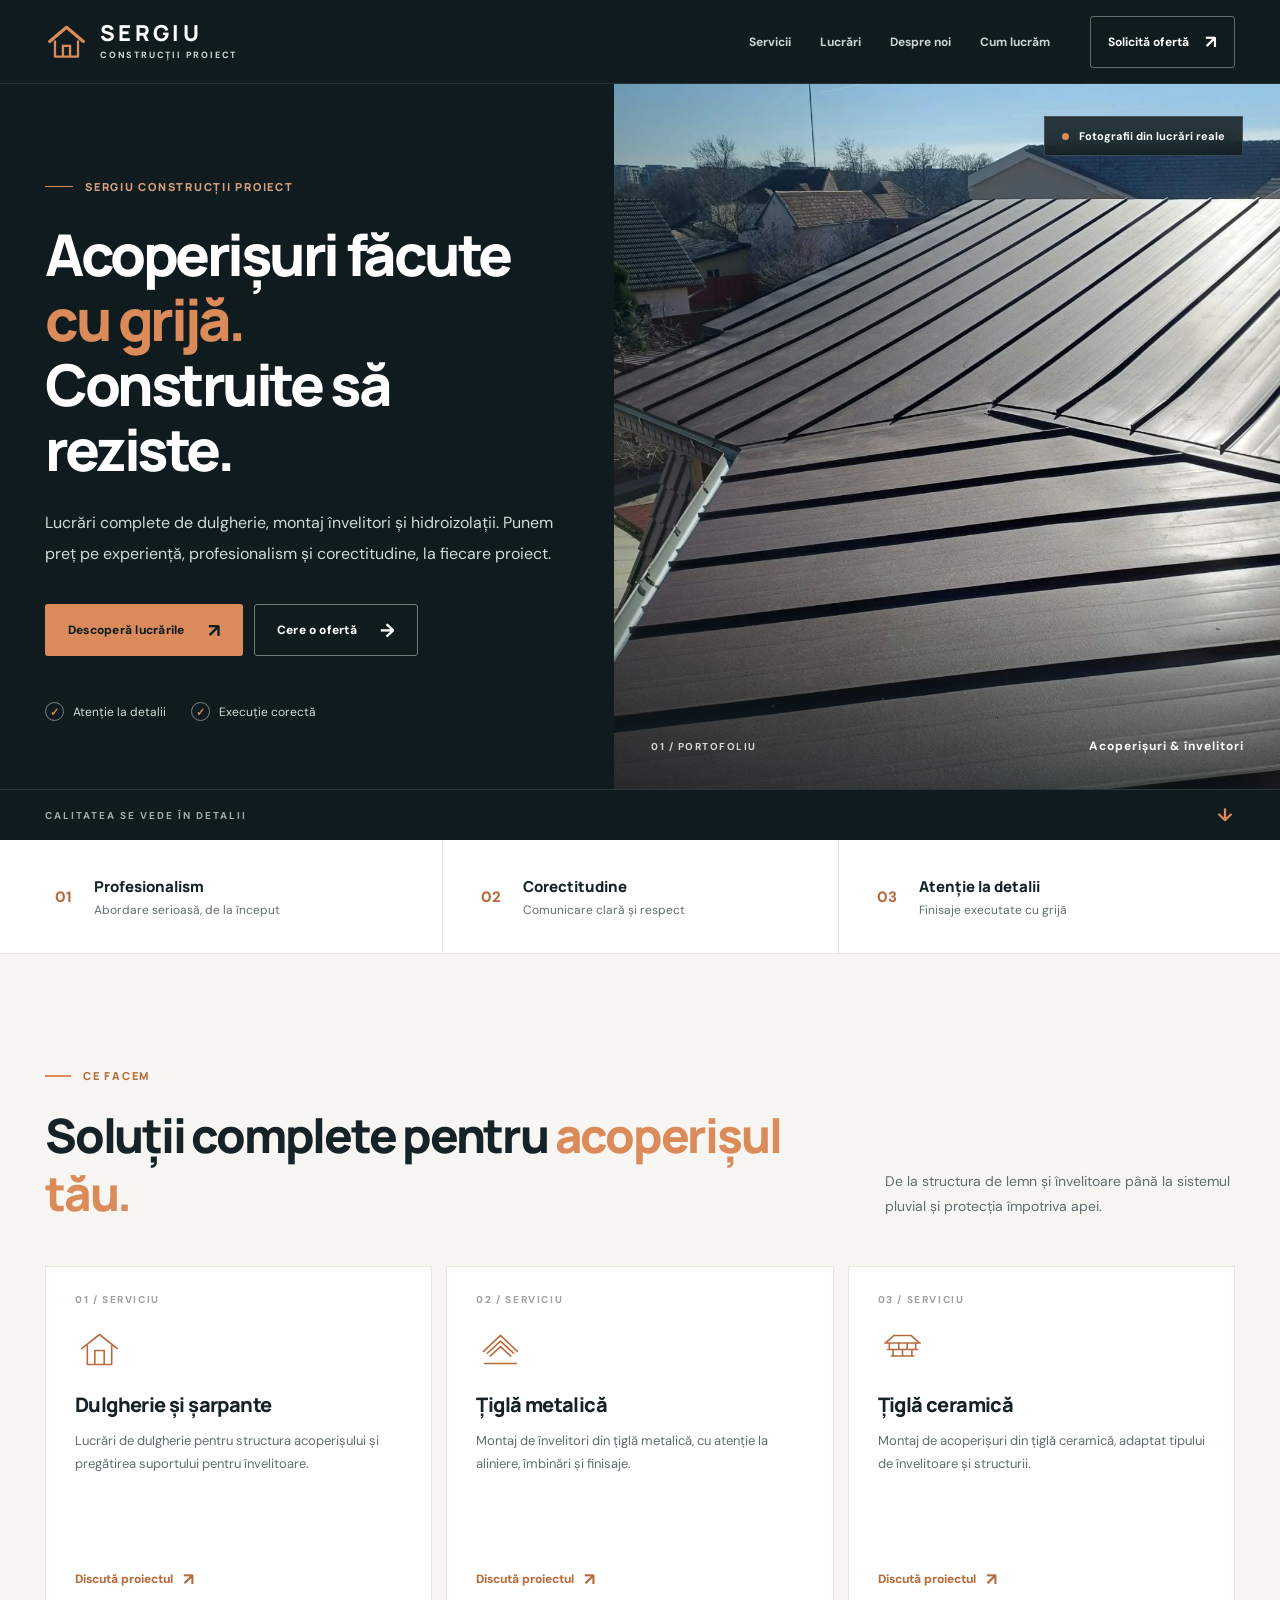
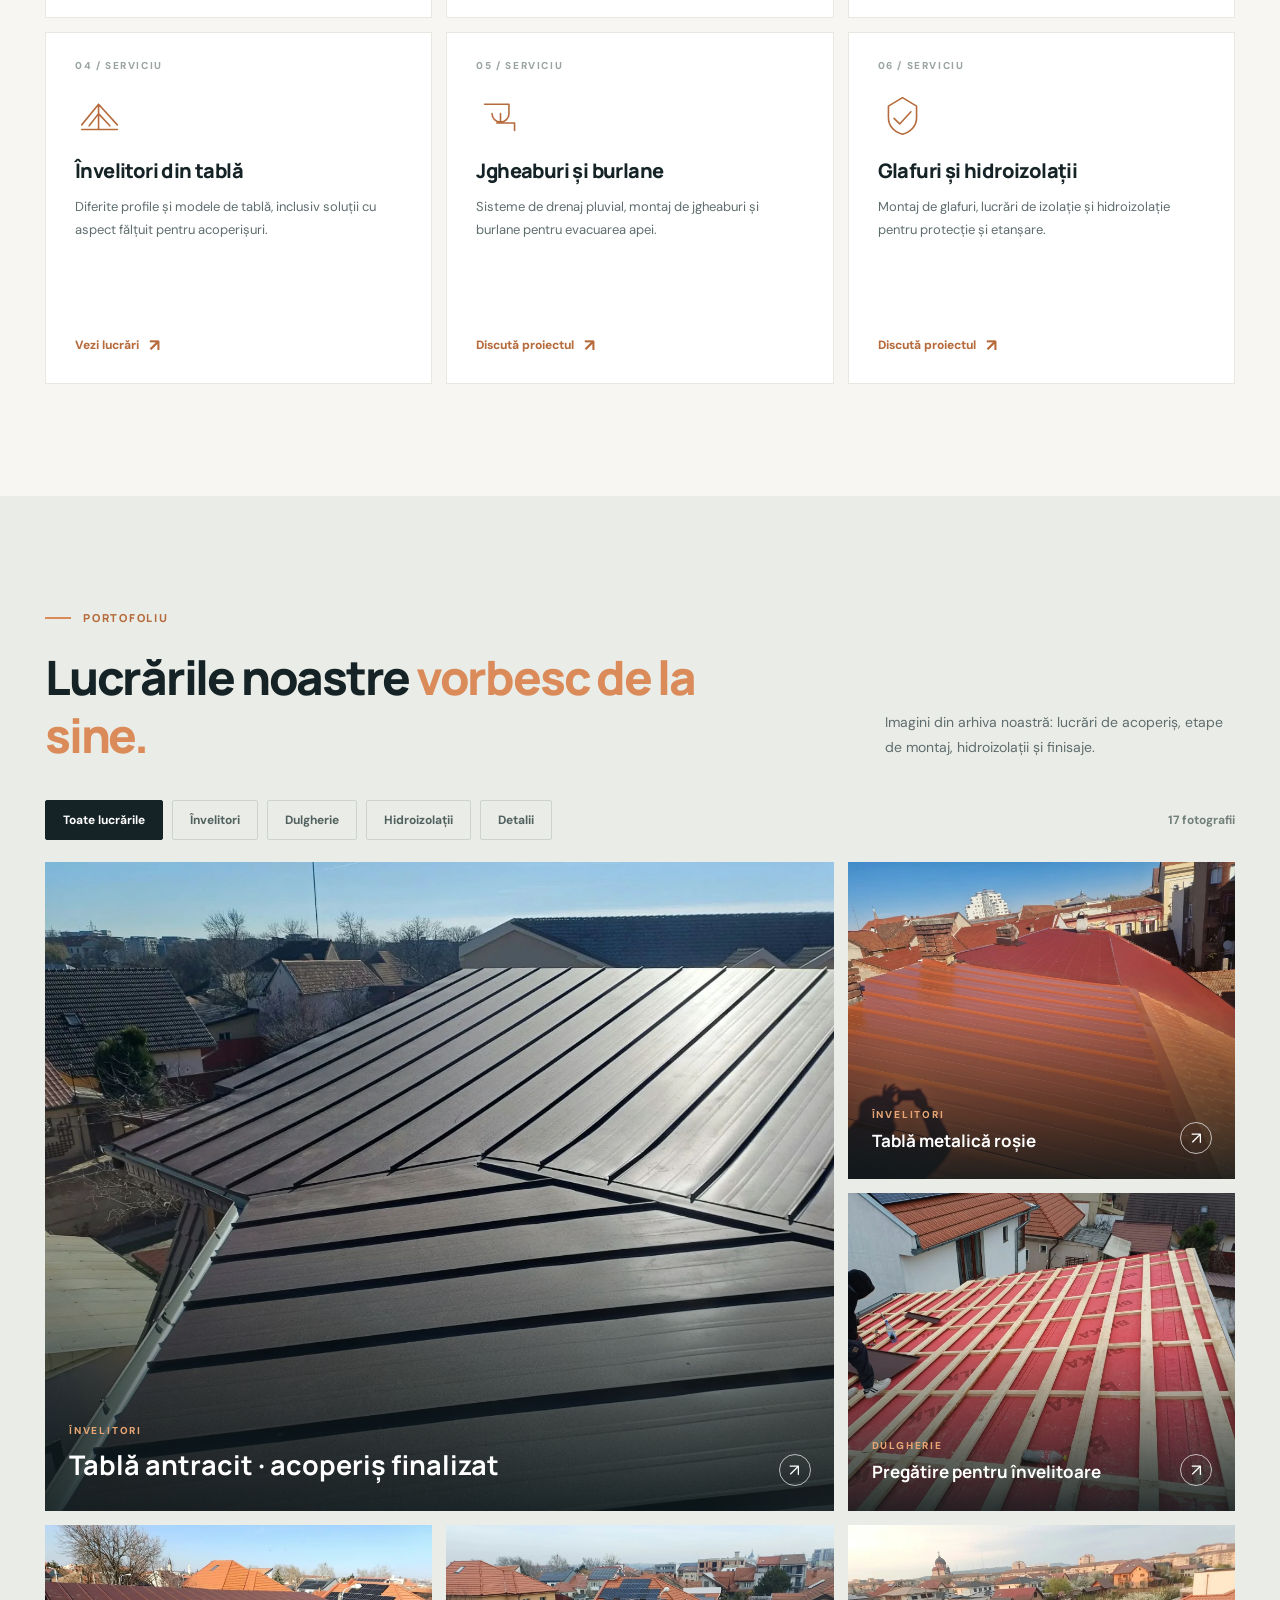
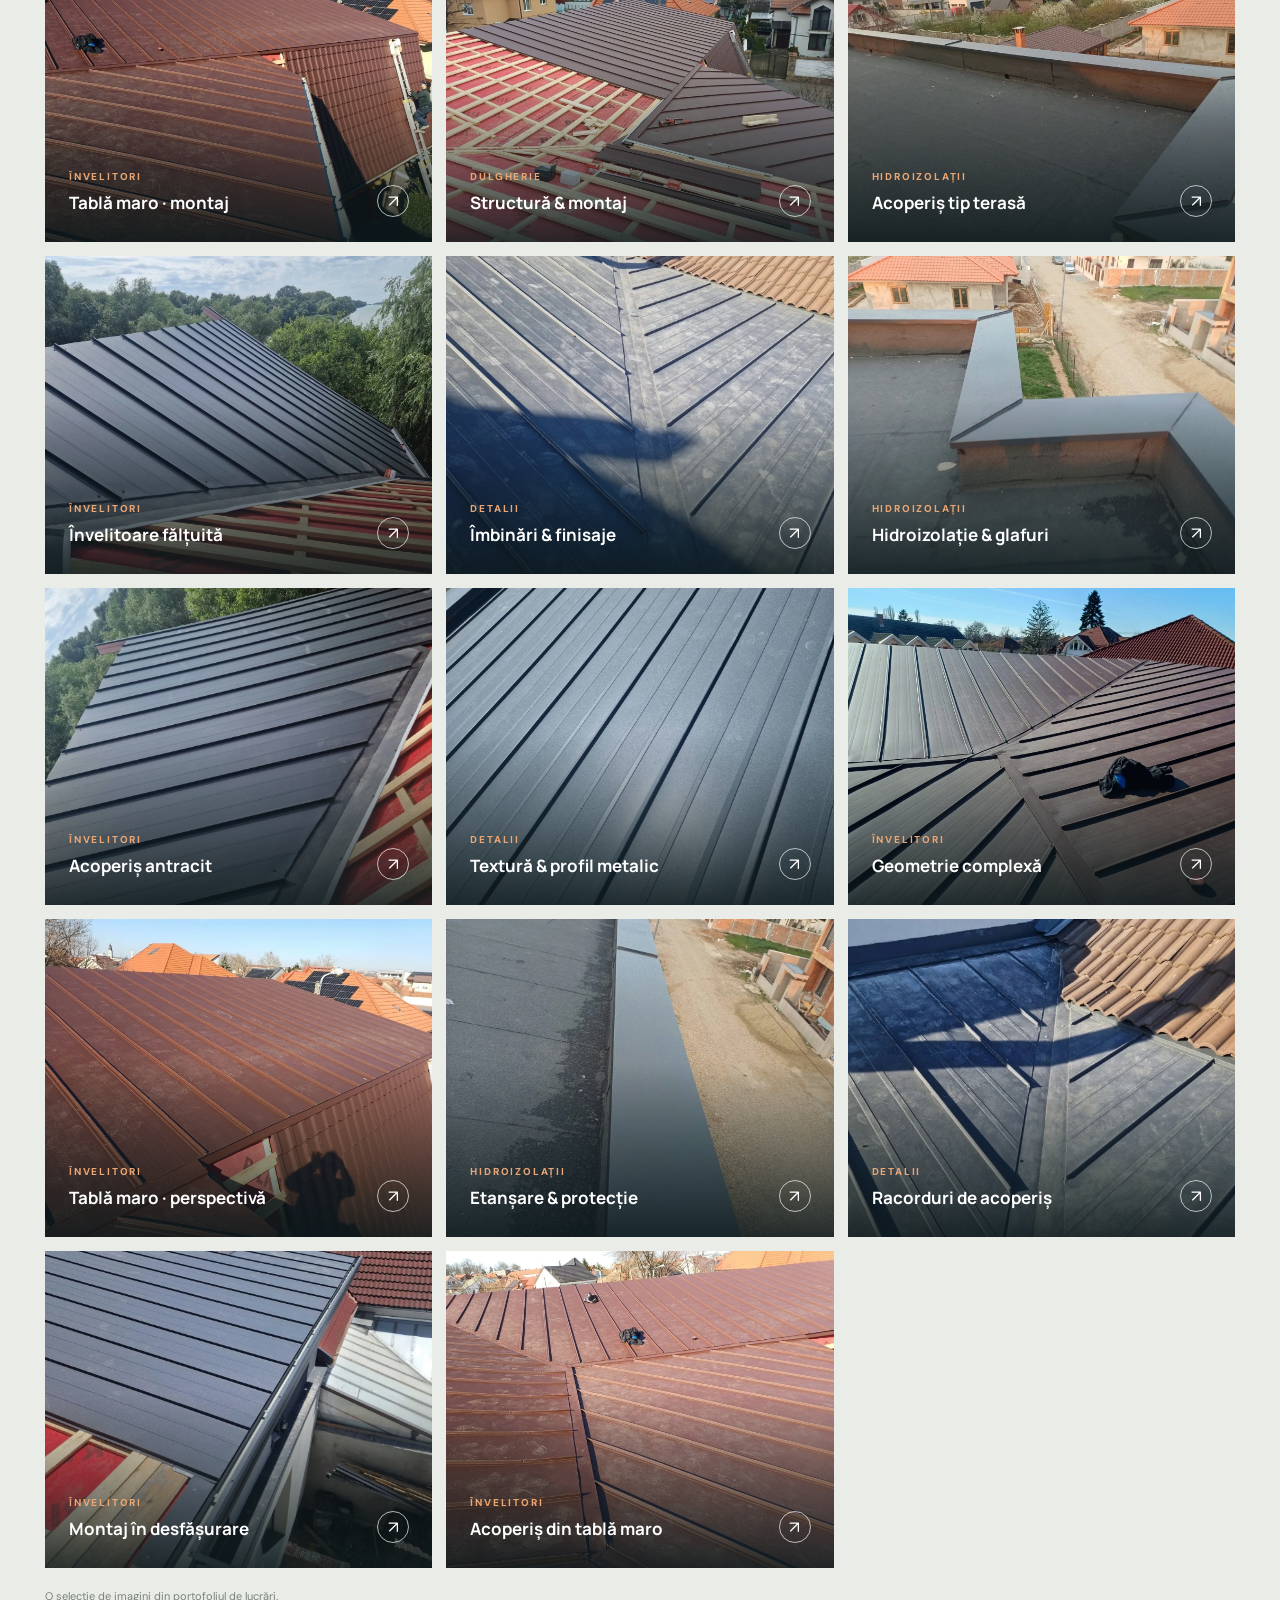
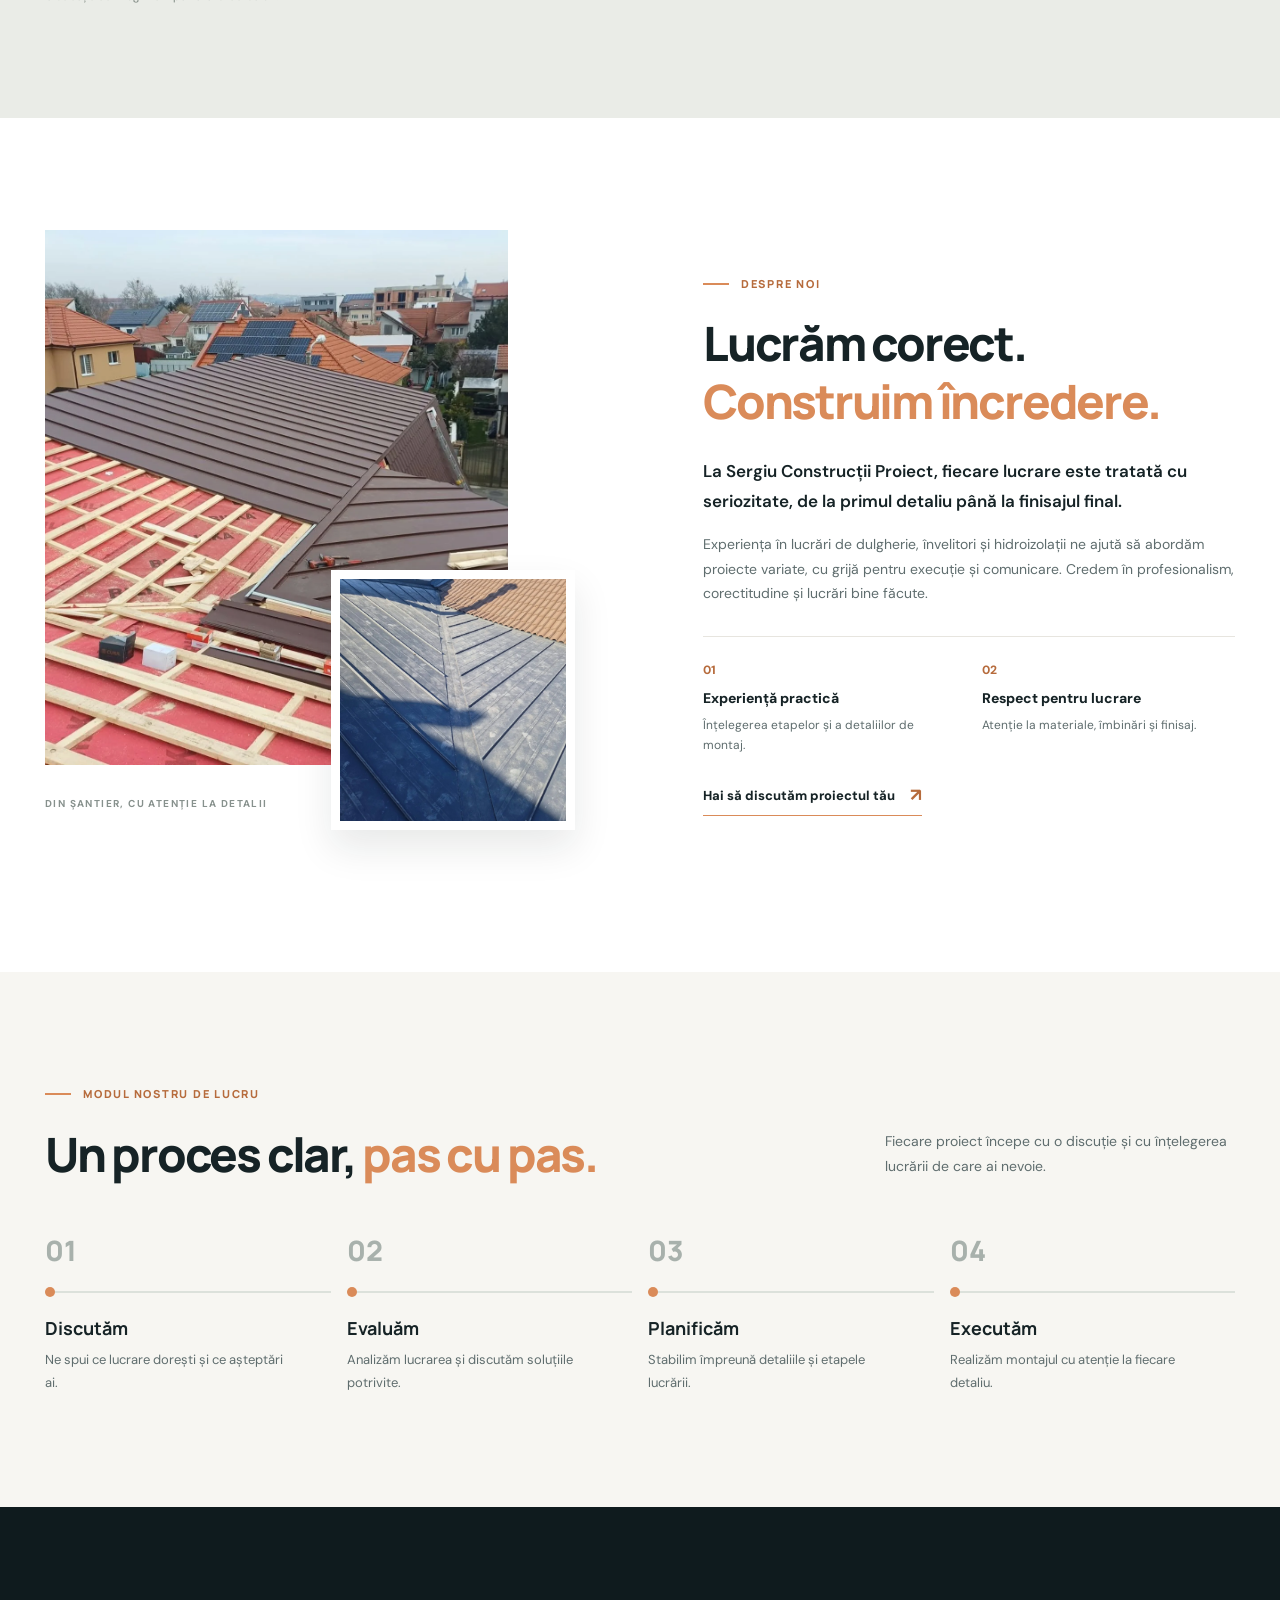
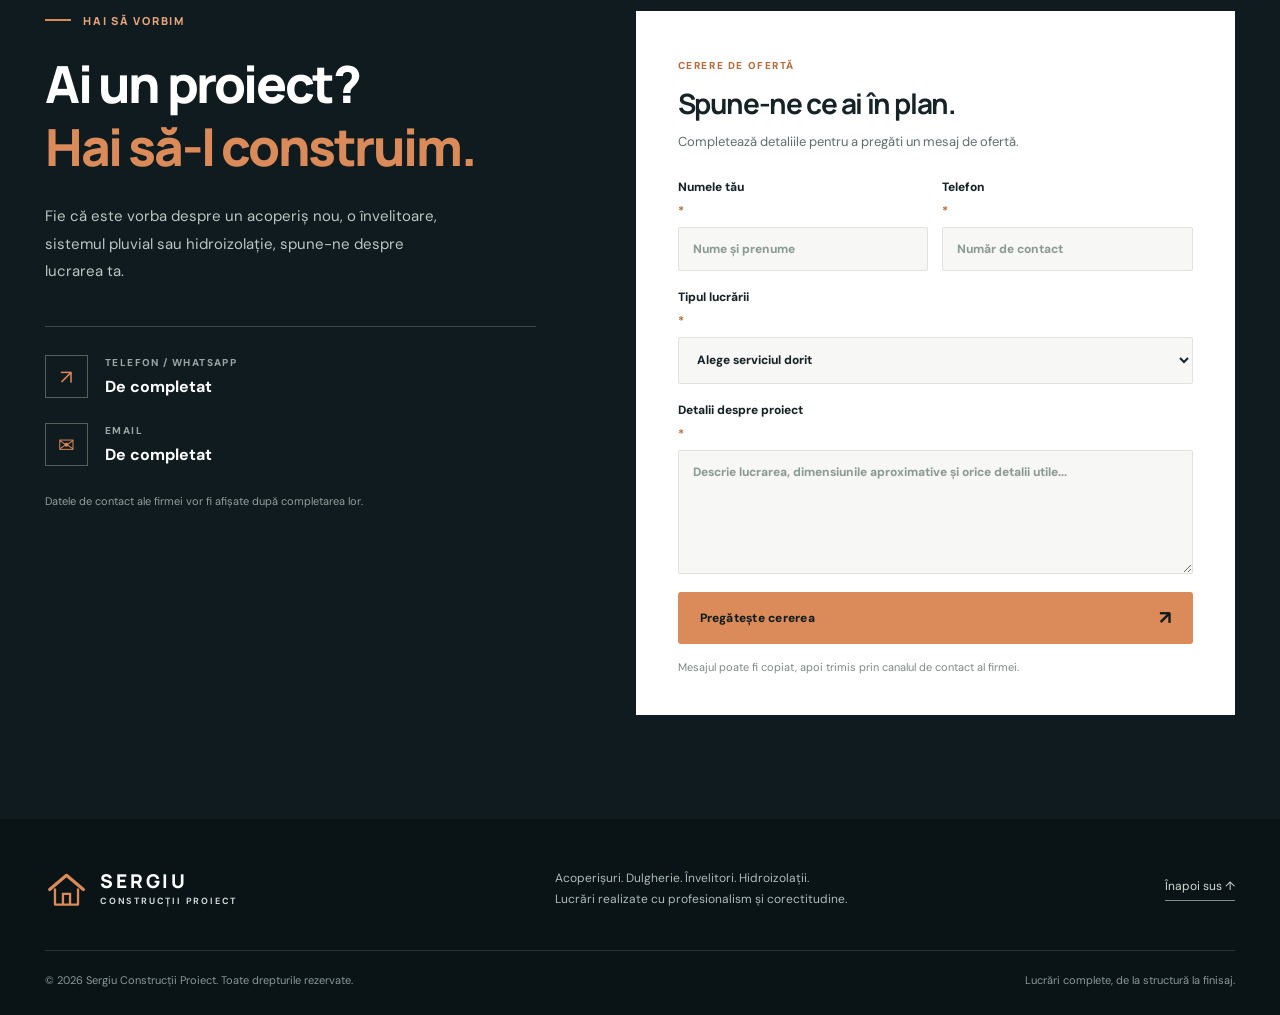
==== index.html @ 7266f462 "Initial Sergiu Constructii Proiect website" ====
<!doctype html>
<html lang="ro">
<head>
  <meta charset="utf-8">
  <meta name="viewport" content="width=device-width,initial-scale=1">
  <meta name="theme-color" content="#152225">
  <meta name="description" content="Sergiu Construcții Proiect – lucrări complete de dulgherie, montaj țiglă metalică și ceramică, acoperișuri din tablă, jgheaburi, burlane, glafuri și hidroizolații.">
  <meta property="og:type" content="website">
  <meta property="og:title" content="Sergiu Construcții Proiect | Acoperișuri & dulgherie">
  <meta property="og:description" content="Experiență, profesionalism și corectitudine. Acoperișuri și lucrări de dulgherie, de la structură până la ultimul detaliu.">
  <meta property="og:image" content="assets/lucrare-16.webp">
  <title>Sergiu Construcții Proiect | Acoperișuri, dulgherie și hidroizolații</title>
  <link rel="icon" type="image/svg+xml" href="assets/favicon.svg">
  <link rel="preload" as="image" href="assets/lucrare-16.webp">
  <link rel="stylesheet" href="styles.css">
  <script src="script.js" defer></script>
</head>
<body>
  <a class="skip-link" href="#continut">Sari la conținut</a>
  <header class="site-header" id="sus">
    <div class="header-inner container">
      <a class="brand" href="#sus" aria-label="Sergiu Construcții Proiect – pagina principală">
        <span class="brand-mark" aria-hidden="true"><svg viewBox="0 0 44 44" fill="none"><path d="M3 22 22 6l19 16" stroke="currentColor" stroke-width="3.6" stroke-linecap="round" stroke-linejoin="round"/><path d="M9 21v18h26V21" stroke="currentColor" stroke-width="2.6" stroke-linejoin="round"/><path d="M18 39V27h8v12" stroke="currentColor" stroke-width="2.6"/></svg></span>
        <span class="brand-words"><strong>SERGIU</strong><small>CONSTRUCȚII PROIECT</small></span>
      </a>
      <nav class="primary-nav" id="primary-nav" aria-label="Navigare principală">
        <a href="#servicii">Servicii</a>
        <a href="#lucrari">Lucrări</a>
        <a href="#despre">Despre noi</a>
        <a href="#proces">Cum lucrăm</a>
        <a href="#contact" class="nav-mobile-contact">Solicită ofertă</a>
      </nav>
      <a class="header-cta" href="#contact">Solicită ofertă <span aria-hidden="true">↗</span></a>
      <button class="menu-toggle" type="button" aria-label="Deschide meniul" aria-expanded="false" aria-controls="primary-nav"><span></span><span></span><span></span></button>
    </div>
  </header>

  <main id="continut">
    <section class="hero" aria-labelledby="hero-title">
      <div class="hero-inner">
        <div class="hero-copy">
          <div class="eyebrow eyebrow-light"><span class="eyebrow-rule"></span> SERGIU CONSTRUCȚII PROIECT</div>
          <h1 id="hero-title">Acoperișuri făcute <em>cu grijă.</em><br>Construite să reziste.</h1>
          <p>Lucrări complete de dulgherie, montaj învelitori și hidroizolații. Punem preț pe experiență, profesionalism și corectitudine, la fiecare proiect.</p>
          <div class="hero-actions"><a class="button button-accent" href="#lucrari">Descoperă lucrările <span aria-hidden="true">↗</span></a><a class="button button-outline" href="#contact">Cere o ofertă <span aria-hidden="true">→</span></a></div>
          <div class="hero-highlights" aria-label="Valorile noastre"><span><span class="tiny-check">✓</span> Atenție la detalii</span><span><span class="tiny-check">✓</span> Execuție corectă</span></div>
        </div>
        <div class="hero-photo" role="img" aria-label="Acoperiș din tablă antracit, cu îmbinări executate pe mai multe pante">
          <div class="hero-photo-tag"><span class="dot"></span> Fotografii din lucrări reale</div>
          <div class="hero-photo-caption"><span>01 / PORTOFOLIU</span><span>Acoperișuri & învelitori</span></div>
        </div>
      </div>
      <div class="hero-bottom" aria-hidden="true"><span>CALITATEA SE VEDE ÎN DETALII</span><span class="scroll-symbol">↓</span></div>
    </section>

    <section class="values-bar" aria-label="Ce ne recomandă">
      <div class="container values-grid">
        <div class="value-item"><span class="value-index">01</span><div><strong>Profesionalism</strong><small>Abordare serioasă, de la început</small></div></div>
        <div class="value-item"><span class="value-index">02</span><div><strong>Corectitudine</strong><small>Comunicare clară și respect</small></div></div>
        <div class="value-item"><span class="value-index">03</span><div><strong>Atenție la detalii</strong><small>Finisaje executate cu grijă</small></div></div>
      </div>
    </section>

    <section class="section services" id="servicii" aria-labelledby="services-title">
      <div class="container">
        <div class="section-intro"><div><p class="section-kicker"><span></span> CE FACEM</p><h2 id="services-title">Soluții complete pentru <em>acoperișul tău.</em></h2></div><p class="intro-aside">De la structura de lemn și învelitoare până la sistemul pluvial și protecția împotriva apei.</p></div>
        <div class="services-grid">
          <article class="service-card"><div class="service-number">01 / SERVICIU</div><div class="service-icon" aria-hidden="true"><svg viewBox="0 0 48 48"><path d="m5 23 19-15 19 15M11 20v20h26V20M19 40V25h10v15"/></svg></div><h3>Dulgherie și șarpante</h3><p>Lucrări de dulgherie pentru structura acoperișului și pregătirea suportului pentru învelitoare.</p><a href="#contact" aria-label="Solicită ofertă pentru dulgherie și șarpante">Discută proiectul <span aria-hidden="true">↗</span></a></article>
          <article class="service-card"><div class="service-number">02 / SERVICIU</div><div class="service-icon" aria-hidden="true"><svg viewBox="0 0 48 48"><path d="M6 26 24 9l18 17M10 28l14-13 14 13M13 31l11-10 11 10M7 39h34"/></svg></div><h3>Țiglă metalică</h3><p>Montaj de învelitori din țiglă metalică, cu atenție la aliniere, îmbinări și finisaje.</p><a href="#contact" aria-label="Solicită ofertă pentru țiglă metalică">Discută proiectul <span aria-hidden="true">↗</span></a></article>
          <article class="service-card"><div class="service-number">03 / SERVICIU</div><div class="service-icon" aria-hidden="true"><svg viewBox="0 0 48 48"><path d="M5 17h38M8 24h32M12 31h24M6 17l9-8h18l9 8M10 17v7m10-7v7m9-7v7m9-7v7M14 24v7m10-7v7m10-7v7"/></svg></div><h3>Țiglă ceramică</h3><p>Montaj de acoperișuri din țiglă ceramică, adaptat tipului de învelitoare și structurii.</p><a href="#contact" aria-label="Solicită ofertă pentru țiglă ceramică">Discută proiectul <span aria-hidden="true">↗</span></a></article>
          <article class="service-card"><div class="service-number">04 / SERVICIU</div><div class="service-icon" aria-hidden="true"><svg viewBox="0 0 48 48"><path d="m5 34 18-22 20 22M13 35l10-13 12 13M23 12v26M5 39h38"/></svg></div><h3>Învelitori din tablă</h3><p>Diferite profile și modele de tablă, inclusiv soluții cu aspect fălțuit pentru acoperișuri.</p><a href="#lucrari" aria-label="Vezi lucrări cu învelitori din tablă">Vezi lucrări <span aria-hidden="true">↗</span></a></article>
          <article class="service-card"><div class="service-number">05 / SERVICIU</div><div class="service-icon" aria-hidden="true"><svg viewBox="0 0 48 48"><path d="M7 12h26v10a9 9 0 0 1-18 0M24 22v10h15v8M33 12v10M20 32h19"/></svg></div><h3>Jgheaburi și burlane</h3><p>Sisteme de drenaj pluvial, montaj de jgheaburi și burlane pentru evacuarea apei.</p><a href="#contact" aria-label="Solicită ofertă pentru jgheaburi și burlane">Discută proiectul <span aria-hidden="true">↗</span></a></article>
          <article class="service-card"><div class="service-number">06 / SERVICIU</div><div class="service-icon" aria-hidden="true"><svg viewBox="0 0 48 48"><path d="m24 5 15 9v12c0 10-6 15-15 18C15 41 9 36 9 26V14l15-9ZM15 27l6 6 12-13"/></svg></div><h3>Glafuri și hidroizolații</h3><p>Montaj de glafuri, lucrări de izolație și hidroizolație pentru protecție și etanșare.</p><a href="#contact" aria-label="Solicită ofertă pentru glafuri și hidroizolații">Discută proiectul <span aria-hidden="true">↗</span></a></article>
        </div>
      </div>
    </section>

    <section class="section gallery-section" id="lucrari" aria-labelledby="gallery-title">
      <div class="container">
        <div class="section-intro gallery-intro"><div><p class="section-kicker"><span></span> PORTOFOLIU</p><h2 id="gallery-title">Lucrările noastre <em>vorbesc de la sine.</em></h2></div><p class="intro-aside">Imagini din arhiva noastră: lucrări de acoperiș, etape de montaj, hidroizolații și finisaje.</p></div>
        <div class="gallery-toolbar"><div class="gallery-filters" role="group" aria-label="Filtrează fotografiile"><button type="button" class="filter-btn active" data-filter="toate" aria-pressed="true">Toate lucrările</button><button type="button" class="filter-btn" data-filter="invelitori" aria-pressed="false">Învelitori</button><button type="button" class="filter-btn" data-filter="dulgherie" aria-pressed="false">Dulgherie</button><button type="button" class="filter-btn" data-filter="hidroizolatii" aria-pressed="false">Hidroizolații</button><button type="button" class="filter-btn" data-filter="detalii" aria-pressed="false">Detalii</button></div><span class="gallery-counter" id="gallery-counter" aria-live="polite">17 fotografii</span></div>
        <div class="gallery-grid" id="gallery-grid">
          <button class="gallery-item gallery-item-featured" type="button" data-category="invelitori" data-full="assets/lucrare-16.webp" data-label="Învelitoare din tablă antracit" aria-label="Deschide fotografia: Învelitoare din tablă antracit"><img src="assets/lucrare-16.webp" alt="Învelitoare din tablă antracit pe acoperiș cu mai multe pante" loading="lazy"><span class="gallery-overlay"><span class="gallery-category">ÎNVELITORI</span><strong>Tablă antracit · acoperiș finalizat</strong><span class="gallery-expand" aria-hidden="true">↗</span></span></button>
          <button class="gallery-item" type="button" data-category="invelitori" data-full="assets/lucrare-02.webp" data-label="Învelitoare din tablă roșie" aria-label="Deschide fotografia: Învelitoare din tablă roșie"><img src="assets/lucrare-02.webp" alt="Acoperiș cu învelitoare roșie din tablă metalică" loading="lazy"><span class="gallery-overlay"><span class="gallery-category">ÎNVELITORI</span><strong>Tablă metalică roșie</strong><span class="gallery-expand" aria-hidden="true">↗</span></span></button>
          <button class="gallery-item" type="button" data-category="dulgherie" data-full="assets/lucrare-03.webp" data-label="Pregătirea structurii de susținere" aria-label="Deschide fotografia: Pregătirea structurii de susținere"><img src="assets/lucrare-03.webp" alt="Șipci de lemn montate peste stratul suport al acoperișului" loading="lazy"><span class="gallery-overlay"><span class="gallery-category">DULGHERIE</span><strong>Pregătire pentru învelitoare</strong><span class="gallery-expand" aria-hidden="true">↗</span></span></button>
          <button class="gallery-item" type="button" data-category="invelitori" data-full="assets/lucrare-01.webp" data-label="Acoperiș din tablă maro" aria-label="Deschide fotografia: Acoperiș din tablă maro"><img src="assets/lucrare-01.webp" alt="Acoperiș din tablă maro cu îmbinări longitudinale" loading="lazy"><span class="gallery-overlay"><span class="gallery-category">ÎNVELITORI</span><strong>Tablă maro · montaj</strong><span class="gallery-expand" aria-hidden="true">↗</span></span></button>
          <button class="gallery-item" type="button" data-category="dulgherie" data-full="assets/lucrare-04.webp" data-label="Etapă de montaj a acoperișului" aria-label="Deschide fotografia: Etapă de montaj a acoperișului"><img src="assets/lucrare-04.webp" alt="Șipci din lemn și panouri metalice într-o etapă intermediară de montaj" loading="lazy"><span class="gallery-overlay"><span class="gallery-category">DULGHERIE</span><strong>Structură & montaj</strong><span class="gallery-expand" aria-hidden="true">↗</span></span></button>
          <button class="gallery-item" type="button" data-category="hidroizolatii" data-full="assets/lucrare-08.webp" data-label="Hidroizolație pe acoperiș tip terasă" aria-label="Deschide fotografia: Hidroizolație pe acoperiș tip terasă"><img src="assets/lucrare-08.webp" alt="Acoperiș plat hidroizolat, cu parapet și finisaj metalic" loading="lazy"><span class="gallery-overlay"><span class="gallery-category">HIDROIZOLAȚII</span><strong>Acoperiș tip terasă</strong><span class="gallery-expand" aria-hidden="true">↗</span></span></button>
          <button class="gallery-item" type="button" data-category="invelitori" data-full="assets/lucrare-14.webp" data-label="Tablă fălțuită în curs de montaj" aria-label="Deschide fotografia: Tablă fălțuită în curs de montaj"><img src="assets/lucrare-14.webp" alt="Suprafață antracit din tablă cu îmbinări verticale, montată pe acoperiș" loading="lazy"><span class="gallery-overlay"><span class="gallery-category">ÎNVELITORI</span><strong>Învelitoare fălțuită</strong><span class="gallery-expand" aria-hidden="true">↗</span></span></button>
          <button class="gallery-item" type="button" data-category="detalii" data-full="assets/lucrare-15.webp" data-label="Detaliu de îmbinare a tablei" aria-label="Deschide fotografia: Detaliu de îmbinare a tablei"><img src="assets/lucrare-15.webp" alt="Detaliu de finisare a îmbinărilor pe acoperiș din tablă" loading="lazy"><span class="gallery-overlay"><span class="gallery-category">DETALII</span><strong>Îmbinări & finisaje</strong><span class="gallery-expand" aria-hidden="true">↗</span></span></button>
          <button class="gallery-item" type="button" data-category="hidroizolatii" data-full="assets/lucrare-06.webp" data-label="Hidroizolație și finisaj parapet" aria-label="Deschide fotografia: Hidroizolație și finisaj parapet"><img src="assets/lucrare-06.webp" alt="Detaliu de acoperiș plat cu hidroizolație și glaf metalic" loading="lazy"><span class="gallery-overlay"><span class="gallery-category">HIDROIZOLAȚII</span><strong>Hidroizolație & glafuri</strong><span class="gallery-expand" aria-hidden="true">↗</span></span></button>
          <button class="gallery-item" type="button" data-category="invelitori" data-full="assets/lucrare-12.webp" data-label="Acoperiș metalic antracit" aria-label="Deschide fotografia: Acoperiș metalic antracit"><img src="assets/lucrare-12.webp" alt="Panouri din tablă antracit pe o pantă de acoperiș" loading="lazy"><span class="gallery-overlay"><span class="gallery-category">ÎNVELITORI</span><strong>Acoperiș antracit</strong><span class="gallery-expand" aria-hidden="true">↗</span></span></button>
          <button class="gallery-item" type="button" data-category="detalii" data-full="assets/lucrare-05.webp" data-label="Suprafață din tablă metalică" aria-label="Deschide fotografia: Suprafață din tablă metalică"><img src="assets/lucrare-05.webp" alt="Detaliu apropiat al unei învelitori din tablă gri" loading="lazy"><span class="gallery-overlay"><span class="gallery-category">DETALII</span><strong>Textură & profil metalic</strong><span class="gallery-expand" aria-hidden="true">↗</span></span></button>
          <button class="gallery-item" type="button" data-category="invelitori" data-full="assets/lucrare-20.webp" data-label="Acoperiș cu mai multe pante" aria-label="Deschide fotografia: Acoperiș cu mai multe pante"><img src="assets/lucrare-20.webp" alt="Acoperiș antracit în lucru cu mai multe pante și detalii de îmbinare" loading="lazy"><span class="gallery-overlay"><span class="gallery-category">ÎNVELITORI</span><strong>Geometrie complexă</strong><span class="gallery-expand" aria-hidden="true">↗</span></span></button>
          <button class="gallery-item" type="button" data-category="invelitori" data-full="assets/lucrare-17.webp" data-label="Detaliu de învelitoare maro" aria-label="Deschide fotografia: Detaliu de învelitoare maro"><img src="assets/lucrare-17.webp" alt="Învelitoare din tablă maro cu detaliu de margine a acoperișului" loading="lazy"><span class="gallery-overlay"><span class="gallery-category">ÎNVELITORI</span><strong>Tablă maro · perspectivă</strong><span class="gallery-expand" aria-hidden="true">↗</span></span></button>
          <button class="gallery-item" type="button" data-category="hidroizolatii" data-full="assets/lucrare-18.webp" data-label="Detaliu hidroizolație" aria-label="Deschide fotografia: Detaliu hidroizolație"><img src="assets/lucrare-18.webp" alt="Detaliu apropiat al membranei hidroizolante pe o terasă" loading="lazy"><span class="gallery-overlay"><span class="gallery-category">HIDROIZOLAȚII</span><strong>Etanșare & protecție</strong><span class="gallery-expand" aria-hidden="true">↗</span></span></button>
          <button class="gallery-item" type="button" data-category="detalii" data-full="assets/lucrare-19.webp" data-label="Detaliu de racord între învelitori" aria-label="Deschide fotografia: Detaliu de racord între învelitori"><img src="assets/lucrare-19.webp" alt="Îmbinări metalice la racordul cu o zonă de țiglă ceramică existentă" loading="lazy"><span class="gallery-overlay"><span class="gallery-category">DETALII</span><strong>Racorduri de acoperiș</strong><span class="gallery-expand" aria-hidden="true">↗</span></span></button>
          <button class="gallery-item" type="button" data-category="invelitori" data-full="assets/lucrare-13.webp" data-label="Montaj acoperiș metalic" aria-label="Deschide fotografia: Montaj acoperiș metalic"><img src="assets/lucrare-13.webp" alt="Montaj de tablă în apropierea structurii din lemn a acoperișului" loading="lazy"><span class="gallery-overlay"><span class="gallery-category">ÎNVELITORI</span><strong>Montaj în desfășurare</strong><span class="gallery-expand" aria-hidden="true">↗</span></span></button>
          <button class="gallery-item" type="button" data-category="invelitori" data-full="assets/lucrare-07.webp" data-label="Acoperiș maro – detaliu" aria-label="Deschide fotografia: Acoperiș maro – detaliu"><img src="assets/lucrare-07.webp" alt="Suprafață mare de acoperiș din tablă maro" loading="lazy"><span class="gallery-overlay"><span class="gallery-category">ÎNVELITORI</span><strong>Acoperiș din tablă maro</strong><span class="gallery-expand" aria-hidden="true">↗</span></span></button>
        </div>
        <p class="gallery-note">O selecție de imagini din portofoliul de lucrări.</p>
      </div>
    </section>

    <section class="section about-section" id="despre" aria-labelledby="about-title">
      <div class="container about-grid">
        <div class="about-visual"><img class="about-main-image" src="assets/lucrare-04.webp" alt="Etapă de pregătire și montaj a unui acoperiș cu șipci de lemn și tablă" loading="lazy"><div class="about-image-inset"><img src="assets/lucrare-15.webp" alt="Detaliu de îmbinare precisă a tablei" loading="lazy"></div><span class="about-photo-label">DIN ȘANTIER, CU ATENȚIE LA DETALII</span></div>
        <div class="about-content"><p class="section-kicker"><span></span> DESPRE NOI</p><h2 id="about-title">Lucrăm corect.<br><em>Construim încredere.</em></h2><p class="about-lead">La Sergiu Construcții Proiect, fiecare lucrare este tratată cu seriozitate, de la primul detaliu până la finisajul final.</p><p>Experiența în lucrări de dulgherie, învelitori și hidroizolații ne ajută să abordăm proiecte variate, cu grijă pentru execuție și comunicare. Credem în profesionalism, corectitudine și lucrări bine făcute.</p><div class="about-pillars"><div><span>01</span><strong>Experiență practică</strong><p>Înțelegerea etapelor și a detaliilor de montaj.</p></div><div><span>02</span><strong>Respect pentru lucrare</strong><p>Atenție la materiale, îmbinări și finisaj.</p></div></div><a class="text-cta" href="#contact">Hai să discutăm proiectul tău <span aria-hidden="true">↗</span></a></div>
      </div>
    </section>

    <section class="section process-section" id="proces" aria-labelledby="process-title"><div class="container"><div class="section-intro process-intro"><div><p class="section-kicker"><span></span> MODUL NOSTRU DE LUCRU</p><h2 id="process-title">Un proces clar, <em>pas cu pas.</em></h2></div><p class="intro-aside">Fiecare proiect începe cu o discuție și cu înțelegerea lucrării de care ai nevoie.</p></div><div class="steps-grid"><div class="step"><span class="step-no">01</span><div class="step-line"></div><h3>Discutăm</h3><p>Ne spui ce lucrare dorești și ce așteptări ai.</p></div><div class="step"><span class="step-no">02</span><div class="step-line"></div><h3>Evaluăm</h3><p>Analizăm lucrarea și discutăm soluțiile potrivite.</p></div><div class="step"><span class="step-no">03</span><div class="step-line"></div><h3>Planificăm</h3><p>Stabilim împreună detaliile și etapele lucrării.</p></div><div class="step"><span class="step-no">04</span><div class="step-line"></div><h3>Executăm</h3><p>Realizăm montajul cu atenție la fiecare detaliu.</p></div></div></div></section>

    <section class="contact-section" id="contact" aria-labelledby="contact-title"><div class="container contact-grid"><div class="contact-info"><p class="section-kicker section-kicker-light"><span></span> HAI SĂ VORBIM</p><h2 id="contact-title">Ai un proiect?<br><em>Hai să-l construim.</em></h2><p>Fie că este vorba despre un acoperiș nou, o învelitoare, sistemul pluvial sau hidroizolație, spune-ne despre lucrarea ta.</p><div class="contact-rule"></div><div class="contact-details"><div class="contact-detail"><span class="contact-detail-icon" aria-hidden="true">↗</span><div><small>TELEFON / WHATSAPP</small><strong id="contact-phone-display">De completat</strong></div></div><div class="contact-detail"><span class="contact-detail-icon" aria-hidden="true">✉</span><div><small>EMAIL</small><strong id="contact-email-display">De completat</strong></div></div></div><p class="contact-small-note">Datele de contact ale firmei vor fi afișate după completarea lor.</p></div><div class="contact-form-panel"><span class="form-eyebrow">CERERE DE OFERTĂ</span><h3>Spune-ne ce ai în plan.</h3><p>Completează detaliile pentru a pregăti un mesaj de ofertă.</p><form id="quote-form"><div class="form-row"><label for="full-name">Numele tău <span>*</span><input type="text" id="full-name" name="name" autocomplete="name" placeholder="Nume și prenume" required maxlength="90"></label><label for="phone">Telefon <span>*</span><input type="tel" id="phone" name="phone" autocomplete="tel" placeholder="Număr de contact" required maxlength="35"></label></div><label for="service">Tipul lucrării <span>*</span><select id="service" name="service" required><option value="" disabled selected>Alege serviciul dorit</option><option>Dulgherie și șarpante</option><option>Țiglă metalică</option><option>Țiglă ceramică</option><option>Învelitori din tablă</option><option>Jgheaburi și burlane</option><option>Glafuri, izolații și hidroizolații</option><option>Altă lucrare</option></select></label><label for="details">Detalii despre proiect <span>*</span><textarea id="details" name="details" placeholder="Descrie lucrarea, dimensiunile aproximative și orice detalii utile..." rows="5" minlength="10" maxlength="1500" required></textarea></label><button class="button button-accent form-submit" type="submit"><span id="form-button-label">Pregătește cererea</span><span aria-hidden="true">↗</span></button><p class="form-helper" id="form-helper">Mesajul poate fi copiat, apoi trimis prin canalul de contact al firmei.</p><div class="form-result" id="form-result" hidden><label for="generated-message">Mesajul tău este pregătit:</label><textarea id="generated-message" readonly rows="7"></textarea><button class="copy-button" id="copy-message" type="button">Copiază mesajul <span aria-hidden="true">⧉</span></button><p class="form-status" id="form-status" aria-live="polite"></p></div></form></div></div></section>
  </main>

  <footer class="site-footer"><div class="container footer-top"><a class="brand footer-brand" href="#sus" aria-label="Sergiu Construcții Proiect – sus"><span class="brand-mark" aria-hidden="true"><svg viewBox="0 0 44 44" fill="none"><path d="M3 22 22 6l19 16" stroke="currentColor" stroke-width="3.6" stroke-linecap="round" stroke-linejoin="round"/><path d="M9 21v18h26V21" stroke="currentColor" stroke-width="2.6" stroke-linejoin="round"/><path d="M18 39V27h8v12" stroke="currentColor" stroke-width="2.6"/></svg></span><span class="brand-words"><strong>SERGIU</strong><small>CONSTRUCȚII PROIECT</small></span></a><p>Acoperișuri. Dulgherie. Învelitori. Hidroizolații.<br>Lucrări realizate cu profesionalism și corectitudine.</p><a class="back-top" href="#sus">Înapoi sus ↑</a></div><div class="container footer-bottom"><span>© <span id="copyright-year">2026</span> Sergiu Construcții Proiect. Toate drepturile rezervate.</span><span>Lucrări complete, de la structură la finisaj.</span></div></footer>

  <dialog class="gallery-dialog" id="gallery-dialog" aria-label="Fotografie din portofoliu"><div class="dialog-content"><button class="dialog-close" id="dialog-close" type="button" aria-label="Închide fotografia">✕</button><button class="dialog-arrow dialog-prev" id="dialog-prev" type="button" aria-label="Fotografia precedentă">‹</button><figure><img id="dialog-image" src="assets/lucrare-16.webp" alt=""><figcaption><span id="dialog-caption"></span><span id="dialog-count"></span></figcaption></figure><button class="dialog-arrow dialog-next" id="dialog-next" type="button" aria-label="Fotografia următoare">›</button></div></dialog>
</body>
</html>
---- styles.css ----
@import url('https://fonts.googleapis.com/css2?family=DM+Sans:wght@400;500;600;700&family=Manrope:wght@400;500;600;700;800&display=swap');
:root{--ink:#162326;--ink-deep:#0f1b1e;--coal:#263538;--copper:#da8b59;--copper-dark:#b66b3c;--paper:#f7f6f2;--white:#fff;--line:#e7e5df;--muted:#5f6d6e;--font-body:'DM Sans',Arial,sans-serif;--font-display:'Manrope',Arial,sans-serif}
*{box-sizing:border-box}html{scroll-behavior:smooth;scroll-padding-top:90px}body{margin:0;color:var(--ink);background:var(--paper);font-family:var(--font-body);-webkit-font-smoothing:antialiased}button,input,textarea,select{font:inherit}button{cursor:pointer}a{color:inherit;text-decoration:none}img,svg{display:block;max-width:100%}img{object-fit:cover}h1,h2,h3,p,figure{margin:0}h1,h2,h3{font-family:var(--font-display)}p{line-height:1.75}a:focus-visible,button:focus-visible,input:focus-visible,select:focus-visible,textarea:focus-visible{outline:3px solid var(--copper);outline-offset:4px}.container{width:min(1190px,calc(100% - 76px));margin-inline:auto}.skip-link{position:fixed;top:-100px;left:15px;background:#fff;color:#111;z-index:99;padding:13px 19px}.skip-link:focus{top:15px}
/* HEADER */
.site-header{position:sticky;top:0;z-index:20;background:var(--ink-deep);border-bottom:1px solid rgba(255,255,255,.10)}.header-inner{min-height:83px;display:flex;align-items:center;gap:40px}.brand{display:inline-flex;gap:12px;align-items:center;flex-shrink:0;color:#fff}.brand-mark{display:grid;place-items:center;width:43px;height:46px;color:var(--copper)}.brand-mark svg{width:39px}.brand-words{display:flex;flex-direction:column;line-height:1.06;gap:6px}.brand-words strong{font-family:var(--font-display);font-size:22px;letter-spacing:.15em;font-weight:800}.brand-words small{font-size:9px;letter-spacing:.20em;font-weight:700;color:#d2d8d6}.primary-nav{display:flex;gap:29px;align-items:center;margin-left:auto}.primary-nav a{font-size:12px;font-weight:700;white-space:nowrap;color:#ccd4d3;transition:color .2s}.primary-nav a:hover{color:var(--copper)}.header-cta{font-size:12px;display:inline-flex;gap:16px;align-items:center;border:1px solid rgba(255,255,255,.35);border-radius:3px;padding:13px 17px;color:#fff;font-weight:700;white-space:nowrap;transition:background .2s}.header-cta:hover{background:var(--copper);border-color:var(--copper);color:var(--ink)}.header-cta span{font-size:18px}.menu-toggle{display:none;border:0;background:transparent;color:white;padding:10px}.menu-toggle span{display:block;width:25px;height:2px;background:#fff;margin:5px 0;transition:transform .2s}.nav-mobile-contact{display:none!important}
/* HERO */
.hero{background:var(--ink-deep);color:#fff;overflow:hidden}.hero-inner{display:grid;grid-template-columns:48% 52%;min-height:657px}.hero-copy{padding:95px 35px 68px max(38px,calc((100vw - 1190px)/2));align-self:center}.eyebrow,.section-kicker{font-family:var(--font-display);display:flex;gap:12px;align-items:center;font-weight:800;letter-spacing:.16em;font-size:11px}.eyebrow-light{color:#d6a27e}.eyebrow-rule{width:28px;height:1px;background:var(--copper);display:inline-block}.hero h1{font-size:clamp(39px,4.5vw,70px);line-height:1.13;letter-spacing:-.06em;font-weight:800;max-width:680px;margin:28px 0 26px}.hero h1 em,.section h2 em,.contact-info h2 em{font-style:normal;color:var(--copper)}.hero-copy>p{max-width:525px;font-size:16px;line-height:1.9;color:#d0dad7}.hero-actions{margin-top:35px;display:flex;flex-wrap:wrap;gap:11px}.button{min-height:52px;display:inline-flex;justify-content:center;align-items:center;gap:23px;padding:15px 22px;font-size:12px;letter-spacing:.02em;font-weight:800;border-radius:3px;border:1px solid transparent;transition:transform .2s,background .2s}.button:hover{transform:translateY(-2px)}.button span:last-child{font-size:19px;line-height:1}.button-accent{background:var(--copper);color:var(--ink-deep)}.button-accent:hover{background:#e8a16f}.button-outline{border-color:#6f7a78;color:#fff}.button-outline:hover{background:#2b3839}.hero-highlights{display:flex;gap:25px;flex-wrap:wrap;margin-top:46px;color:#d4dcd8;font-size:12px}.tiny-check{display:inline-grid;place-items:center;width:19px;height:19px;margin-right:6px;color:var(--copper);border:1px solid #75837f;border-radius:50%;font-size:11px;font-weight:700}.hero-photo{position:relative;min-height:570px;background:linear-gradient(90deg,rgba(15,27,30,.2),rgba(15,27,30,0) 45%),linear-gradient(0deg,rgba(15,27,30,.6),transparent 30%),url('assets/lucrare-16.webp') center center/cover no-repeat}.hero-photo-tag{position:absolute;right:37px;top:32px;background:rgba(16,28,31,.85);border:1px solid rgba(255,255,255,.16);padding:12px 17px;display:flex;align-items:center;gap:10px;color:#fff;font-size:11px;font-weight:700;backdrop-filter:blur(10px)}.dot{width:7px;height:7px;border-radius:50%;background:var(--copper)}.hero-photo-caption{position:absolute;bottom:35px;left:37px;right:36px;display:flex;justify-content:space-between;gap:20px;align-items:center;font-size:12px;font-weight:700;letter-spacing:.08em}.hero-photo-caption span:first-child{color:#d7d9d5;font-size:10px;letter-spacing:.15em}.hero-bottom{border-top:1px solid #2b383b;display:flex;align-items:center;justify-content:space-between;padding:13px max(38px,calc((100vw - 1190px)/2));font-size:10px;letter-spacing:.2em;color:#a2acaa;font-weight:700}.scroll-symbol{font-size:18px;color:var(--copper)}
/* VALUES */
.values-bar{background:#fff;border-bottom:1px solid var(--line)}.values-grid{display:grid;grid-template-columns:repeat(3,1fr)}.value-item{display:flex;gap:22px;align-items:center;min-height:113px;padding:16px 30px 16px 10px}.value-item+.value-item{border-left:1px solid var(--line);padding-left:38px}.value-index{color:var(--copper-dark);font-size:15px;font-weight:800}.value-item strong{display:block;font-family:var(--font-display);font-size:15px;font-weight:800}.value-item small{display:block;font-size:12px;color:var(--muted);margin-top:5px}
/* SHARED SECTIONS */
.section{padding:112px 0}.section-intro{display:flex;align-items:end;justify-content:space-between;gap:45px;margin-bottom:43px}.section-kicker{color:var(--copper-dark);margin-bottom:22px}.section-kicker>span{display:inline-block;height:2px;width:26px;background:var(--copper)}.section h2,.contact-info h2{font-size:clamp(33px,3.7vw,52px);line-height:1.22;letter-spacing:-.047em;font-weight:800;max-width:750px}.intro-aside{max-width:350px;flex-shrink:0;font-size:14px;color:var(--muted);line-height:1.8;margin-bottom:4px}
/* SERVICES */
.services-grid{display:grid;grid-template-columns:repeat(3,1fr);gap:14px}.service-card{background:#fff;border:1px solid #e8e8e3;min-height:352px;padding:26px 29px 27px;display:flex;flex-direction:column;transition:transform .25s,border-color .25s,box-shadow .25s}.service-card:hover{transform:translateY(-4px);border-color:#dfc2aa;box-shadow:0 18px 36px rgba(10,28,24,.07)}.service-number{font-size:10px;letter-spacing:.16em;font-weight:800;color:#9aa5a3}.service-icon{width:49px;height:49px;display:grid;place-items:center;margin:19px 0 17px;color:var(--copper-dark)}.service-icon svg{width:45px;height:45px;fill:none;stroke:currentColor;stroke-width:1.7;stroke-linecap:round;stroke-linejoin:round}.service-card h3{font-size:20px;font-weight:800;letter-spacing:-.03em}.service-card p{font-size:13px;color:var(--muted);line-height:1.75;margin:12px 0 22px}.service-card a{color:var(--copper-dark);margin-top:auto;font-size:12px;font-weight:800;display:flex;align-items:center;gap:10px}.service-card a span{font-size:17px;transition:transform .2s}.service-card a:hover span{transform:translate(2px,-2px)}
/* GALLERY */
.gallery-section{background:#eaece7}.gallery-intro{margin-bottom:35px}.gallery-toolbar{display:flex;align-items:center;justify-content:space-between;gap:16px;margin-bottom:22px}.gallery-filters{display:flex;flex-wrap:wrap;gap:9px}.filter-btn{border:1px solid #cdd4ce;background:transparent;color:#51615f;font-size:12px;font-weight:700;padding:11px 17px;border-radius:2px;transition:background .2s,color .2s}.filter-btn:hover{border-color:var(--ink)}.filter-btn.active{background:var(--ink);border-color:var(--ink);color:#fff}.gallery-counter{font-size:12px;font-weight:700;color:#72807b;white-space:nowrap}.gallery-grid{display:grid;grid-template-columns:repeat(3,minmax(0,1fr));grid-auto-flow:row dense;gap:14px}.gallery-item{border:0;padding:0;position:relative;overflow:hidden;aspect-ratio:1.22;background:#c4cbc7;color:#fff;text-align:left}.gallery-item img{width:100%;height:100%;transition:transform .5s}.gallery-item:hover img{transform:scale(1.06)}.gallery-item-featured{grid-column:span 2;grid-row:span 2;aspect-ratio:auto;min-height:400px}.gallery-overlay{position:absolute;inset:0;display:flex;flex-direction:column;justify-content:end;padding:26px 24px;background:linear-gradient(to top,rgba(12,24,27,.86),rgba(12,24,27,0) 55%)}.gallery-category{color:#e9a674;font-weight:800;font-size:10px;letter-spacing:.18em;margin-bottom:8px}.gallery-overlay strong{font-family:var(--font-display);font-size:17px;font-weight:700;max-width:80%;line-height:1.45}.gallery-item-featured .gallery-overlay strong{font-size:27px}.gallery-expand{position:absolute;right:23px;bottom:25px;border:1px solid #ffffffab;width:32px;height:32px;display:grid;place-items:center;border-radius:50%;font-size:17px}.gallery-item[hidden]{display:none!important}.gallery-note{color:#78837c;font-size:11px;margin-top:19px}
/* ABOUT */
.about-section{background:#fff}.about-grid{display:grid;grid-template-columns:1fr .94fr;align-items:center;gap:92px}.about-visual{position:relative;max-width:530px;min-height:630px;padding-right:67px;padding-bottom:90px}.about-main-image{width:100%;height:535px;object-position:center}.about-image-inset{position:absolute;bottom:30px;right:0;width:46%;height:260px;border:9px solid #fff;box-shadow:0 18px 36px #14221a19}.about-image-inset img{width:100%;height:100%}.about-photo-label{position:absolute;bottom:50px;left:0;color:#87918d;font-size:10px;letter-spacing:.14em;font-weight:700}.about-content h2{margin-bottom:26px}.about-content>.about-lead{color:var(--ink);font-size:17px;line-height:1.75;margin-bottom:16px;font-weight:600}.about-content>p:not(.section-kicker):not(.about-lead){color:var(--muted);font-size:14px}.about-pillars{display:grid;grid-template-columns:1fr 1fr;gap:26px;margin:30px 0 28px;padding-top:25px;border-top:1px solid var(--line)}.about-pillars span{display:block;color:var(--copper-dark);font-weight:800;font-size:12px;margin-bottom:9px}.about-pillars strong{font-size:14px;font-weight:800}.about-pillars p{font-size:12px;color:var(--muted);line-height:1.65;margin-top:8px}.text-cta{display:inline-flex;gap:15px;align-items:center;font-size:13px;font-weight:800;border-bottom:1px solid var(--copper);padding-bottom:8px}.text-cta span{color:var(--copper-dark);font-size:18px}
/* STEPS */
.process-section{background:var(--paper)}.process-intro{margin-bottom:48px}.steps-grid{display:grid;grid-template-columns:repeat(4,1fr);gap:16px}.step-no{font-family:var(--font-display);font-size:28px;font-weight:800;color:#a8b1ac}.step-line{height:2px;background:#dce1db;margin:22px 0 23px;position:relative}.step-line:before{content:"";position:absolute;left:0;top:-4px;height:10px;width:10px;background:var(--copper);border-radius:50%}.step h3{font-size:18px;margin-bottom:9px}.step p{font-size:13px;color:var(--muted);max-width:240px}
/* CONTACT */
.contact-section{background:var(--ink-deep);color:#fff;padding:104px 0}.contact-grid{display:grid;grid-template-columns:.9fr 1.1fr;gap:100px;align-items:start}.section-kicker-light{color:#e4a37c}.contact-info h2{font-size:clamp(35px,4vw,55px)}.contact-info>p:not(.section-kicker):not(.contact-small-note){color:#bac6c2;font-size:15px;line-height:1.85;margin-top:26px;max-width:410px}.contact-rule{height:1px;background:#3a4849;margin:40px 0 28px}.contact-details{display:grid;gap:25px}.contact-detail{display:flex;gap:17px;align-items:center}.contact-detail-icon{display:grid;place-items:center;width:43px;height:43px;border:1px solid #52605e;color:var(--copper);font-size:20px}.contact-detail small{display:block;font-size:10px;font-weight:800;color:#98a6a3;letter-spacing:.14em;margin-bottom:7px}.contact-detail strong{font-size:16px}.contact-detail a{text-decoration:underline;text-underline-offset:4px}.contact-small-note{color:#92a09c;font-size:11px;margin-top:26px}.contact-form-panel{background:#fff;color:var(--ink);padding:42px 42px 39px}.form-eyebrow{font-size:10px;color:var(--copper-dark);font-weight:800;letter-spacing:.16em}.contact-form-panel h3{font-size:28px;letter-spacing:-.05em;margin-top:10px}.contact-form-panel>p{color:var(--muted);font-size:13px;margin:9px 0 25px}.contact-form-panel form{display:flex;flex-direction:column;gap:18px}.form-row{display:grid;grid-template-columns:1fr 1fr;gap:14px}.contact-form-panel label{display:flex;flex-direction:column;font-size:12px;font-weight:800;gap:8px}.contact-form-panel label span{color:var(--copper-dark)}.contact-form-panel input,.contact-form-panel select,.contact-form-panel textarea{width:100%;background:#f7f8f6;border:1px solid #dee3df;color:var(--ink);padding:13px 14px;font-size:12px;border-radius:2px;outline-offset:1px}.contact-form-panel input::placeholder,.contact-form-panel textarea::placeholder{color:#8b9a95}.contact-form-panel textarea{resize:vertical;min-height:124px}.contact-form-panel select{min-height:47px}.form-submit{width:100%;border:0;justify-content:space-between;text-align:left}.contact-form-panel .form-helper{font-size:11px;color:#7b8884;line-height:1.6;margin:-3px 0 0}.form-result{border-top:1px solid var(--line);padding-top:17px}.form-result[hidden]{display:none}.form-result textarea{margin-top:8px}.copy-button{background:var(--ink);color:white;padding:12px 17px;border:0;margin-top:10px;font-size:12px;font-weight:800}.copy-button span{margin-left:12px}.contact-form-panel .form-status{font-size:12px;color:#566d56;margin-top:10px}
/* FOOTER */
.site-footer{background:#0a1416;color:#aebcb8}.footer-top{display:flex;align-items:center;justify-content:space-between;gap:25px;padding:47px 0 38px}.footer-brand .brand-words strong{font-size:19px}.footer-top p{font-size:12px;line-height:1.8}.back-top{font-size:12px;color:#d2dad7;border-bottom:1px solid #7e8b87;padding-bottom:6px;white-space:nowrap}.footer-bottom{border-top:1px solid #263538;display:flex;justify-content:space-between;gap:24px;padding:22px 0 28px;font-size:11px;color:#8a9a95}
/* GALLERY DIALOG */
.gallery-dialog{position:fixed;inset:0;padding:0;border:0;background:transparent;color:#fff;max-width:100vw;max-height:100vh;width:100vw;height:100vh;overflow:hidden}.gallery-dialog::backdrop{background:rgba(6,15,17,.96)}.gallery-dialog[open]{display:grid;place-items:center}.dialog-content{width:min(1120px,95vw);height:94vh;display:flex;align-items:center;justify-content:space-between;gap:15px;position:relative}.dialog-content figure{min-width:0;max-width:calc(100% - 112px);display:flex;flex-direction:column;align-items:center;justify-content:center;gap:14px}.dialog-content figure img{max-width:100%;max-height:80vh;object-fit:contain;box-shadow:0 10px 50px #0007}.dialog-content figcaption{display:flex;justify-content:space-between;width:100%;gap:30px;font-size:12px;color:#d8e1dc}.dialog-close,.dialog-arrow{background:#233536;color:#fff;border:1px solid #72807a;border-radius:50%;display:grid;place-items:center;flex-shrink:0}.dialog-close{position:absolute;top:0;right:0;width:43px;height:43px;font-size:19px;z-index:1}.dialog-arrow{width:45px;height:45px;font-size:34px}.dialog-close:hover,.dialog-arrow:hover{background:var(--copper);color:#0b1718}
/* RESPONSIVE */
@media(max-width:1120px){.header-inner{gap:20px}.primary-nav{gap:18px}.brand-words strong{font-size:19px}.header-cta{padding:11px}.hero-inner{grid-template-columns:53% 47%}.hero-copy{padding-left:38px}.about-grid{gap:40px}.contact-grid{gap:50px}}
@media(max-width:900px){.container{width:min(100% - 48px,1190px)}.header-cta{display:none}.menu-toggle{display:block;margin-left:auto}.primary-nav{position:absolute;top:100%;left:0;right:0;display:none;flex-direction:column;align-items:stretch;background:var(--ink-deep);gap:0;padding:8px 24px 20px;box-shadow:0 18px 25px #0005;border-top:1px solid #334344}.primary-nav.is-open{display:flex}.primary-nav a{padding:15px 8px;border-bottom:1px solid #324144;font-size:14px}.nav-mobile-contact{display:block!important;color:var(--copper)!important}.hero-inner{grid-template-columns:1fr}.hero-copy{padding:88px 32px 72px;max-width:760px}.hero-photo{min-height:440px}.hero h1{font-size:clamp(43px,7vw,69px)}.hero-bottom{padding-inline:32px}.section{padding:82px 0}.services-grid{grid-template-columns:repeat(2,minmax(0,1fr))}.about-grid{grid-template-columns:1fr 1fr;gap:32px}.about-visual{min-height:510px;padding-right:35px;padding-bottom:65px}.about-main-image{height:450px}.about-image-inset{height:200px}.about-photo-label{font-size:8px}.contact-grid{gap:30px}.contact-form-panel{padding:30px}.values-grid{gap:0}.value-item{padding-inline:5px}.value-item+.value-item{padding-left:18px}.value-item{gap:12px}.value-item strong{font-size:13px}.value-item small{font-size:11px}}
@media(max-width:680px){.container{width:min(100% - 34px,1190px)}.header-inner{min-height:72px}.brand-words strong{font-size:18px}.brand-words small{font-size:8px}.brand-mark{width:34px}.brand-mark svg{width:33px}.hero-copy{padding:66px 24px 59px}.hero h1{font-size:clamp(36px,9vw,51px);margin:22px 0}.hero-copy>p{font-size:14px}.hero-actions{gap:10px;margin-top:27px}.hero-actions .button{padding:14px 17px}.hero-highlights{margin-top:35px;gap:14px;font-size:11px}.hero-photo{min-height:365px}.hero-photo-tag{right:14px;top:18px;font-size:10px;padding:10px 12px}.hero-photo-caption{left:18px;right:18px;bottom:18px;font-size:10px}.hero-bottom{padding-inline:20px}.values-grid{grid-template-columns:1fr}.value-item,.value-item+.value-item{min-height:82px;padding:13px 7px;border-left:0;border-top:1px solid var(--line)}.value-item:first-child{border:0}.section{padding:70px 0}.section-intro{display:block;margin-bottom:28px}.section h2,.contact-info h2{font-size:clamp(31px,8vw,43px)}.intro-aside{max-width:540px;margin-top:20px}.section-kicker{margin-bottom:15px}.services-grid{grid-template-columns:1fr;gap:12px}.service-card{min-height:310px;padding:25px}.service-icon{margin:13px 0}.gallery-toolbar{align-items:flex-start;flex-direction:column}.gallery-filters{gap:7px}.filter-btn{padding:9px 11px;font-size:11px}.gallery-grid{grid-template-columns:repeat(2,minmax(0,1fr));gap:9px}.gallery-item{aspect-ratio:.85}.gallery-item-featured{grid-column:span 2;grid-row:span 1;aspect-ratio:1.35;min-height:0}.gallery-overlay{padding:13px}.gallery-category{font-size:8px}.gallery-overlay strong{font-size:12px;max-width:95%;padding-right:12px}.gallery-item-featured .gallery-overlay strong{font-size:19px}.gallery-expand{right:11px;bottom:11px;width:24px;height:24px;font-size:14px}.about-grid{grid-template-columns:1fr;gap:25px}.about-visual{min-height:0;max-width:520px;padding-right:36px;padding-bottom:72px}.about-main-image{height:390px}.about-image-inset{height:185px;bottom:28px}.about-photo-label{bottom:38px}.about-content{padding-top:9px}.about-pillars{gap:12px}.steps-grid{grid-template-columns:repeat(2,1fr);gap:23px}.step-line{margin:14px 0 17px}.step h3{font-size:16px}.step p{font-size:12px}.contact-section{padding:70px 0}.contact-grid{grid-template-columns:1fr;gap:42px}.contact-info>p:not(.section-kicker):not(.contact-small-note){font-size:14px;margin-top:16px}.contact-rule{margin:27px 0}.contact-form-panel{padding:26px 19px}.contact-form-panel h3{font-size:25px}.footer-top{flex-direction:column;align-items:flex-start;gap:20px;padding:35px 0}.footer-bottom{flex-direction:column;gap:8px}.dialog-content{width:100vw;height:100vh;gap:3px;padding:60px 8px 35px}.dialog-content figure{max-width:calc(100% - 74px)}.dialog-content figure img{max-height:75vh}.dialog-arrow{width:34px;height:34px;font-size:26px}.dialog-close{right:15px;top:15px}.dialog-content figcaption{font-size:10px;gap:10px}}
@media(max-width:400px){.form-row{grid-template-columns:1fr}.gallery-grid{grid-template-columns:1fr}.gallery-item,.gallery-item-featured{grid-column:span 1;aspect-ratio:1.25}.hero-actions .button{width:100%}}
@media(prefers-reduced-motion:reduce){html{scroll-behavior:auto}*,*:before,*:after{transition:none!important;animation:none!important}}
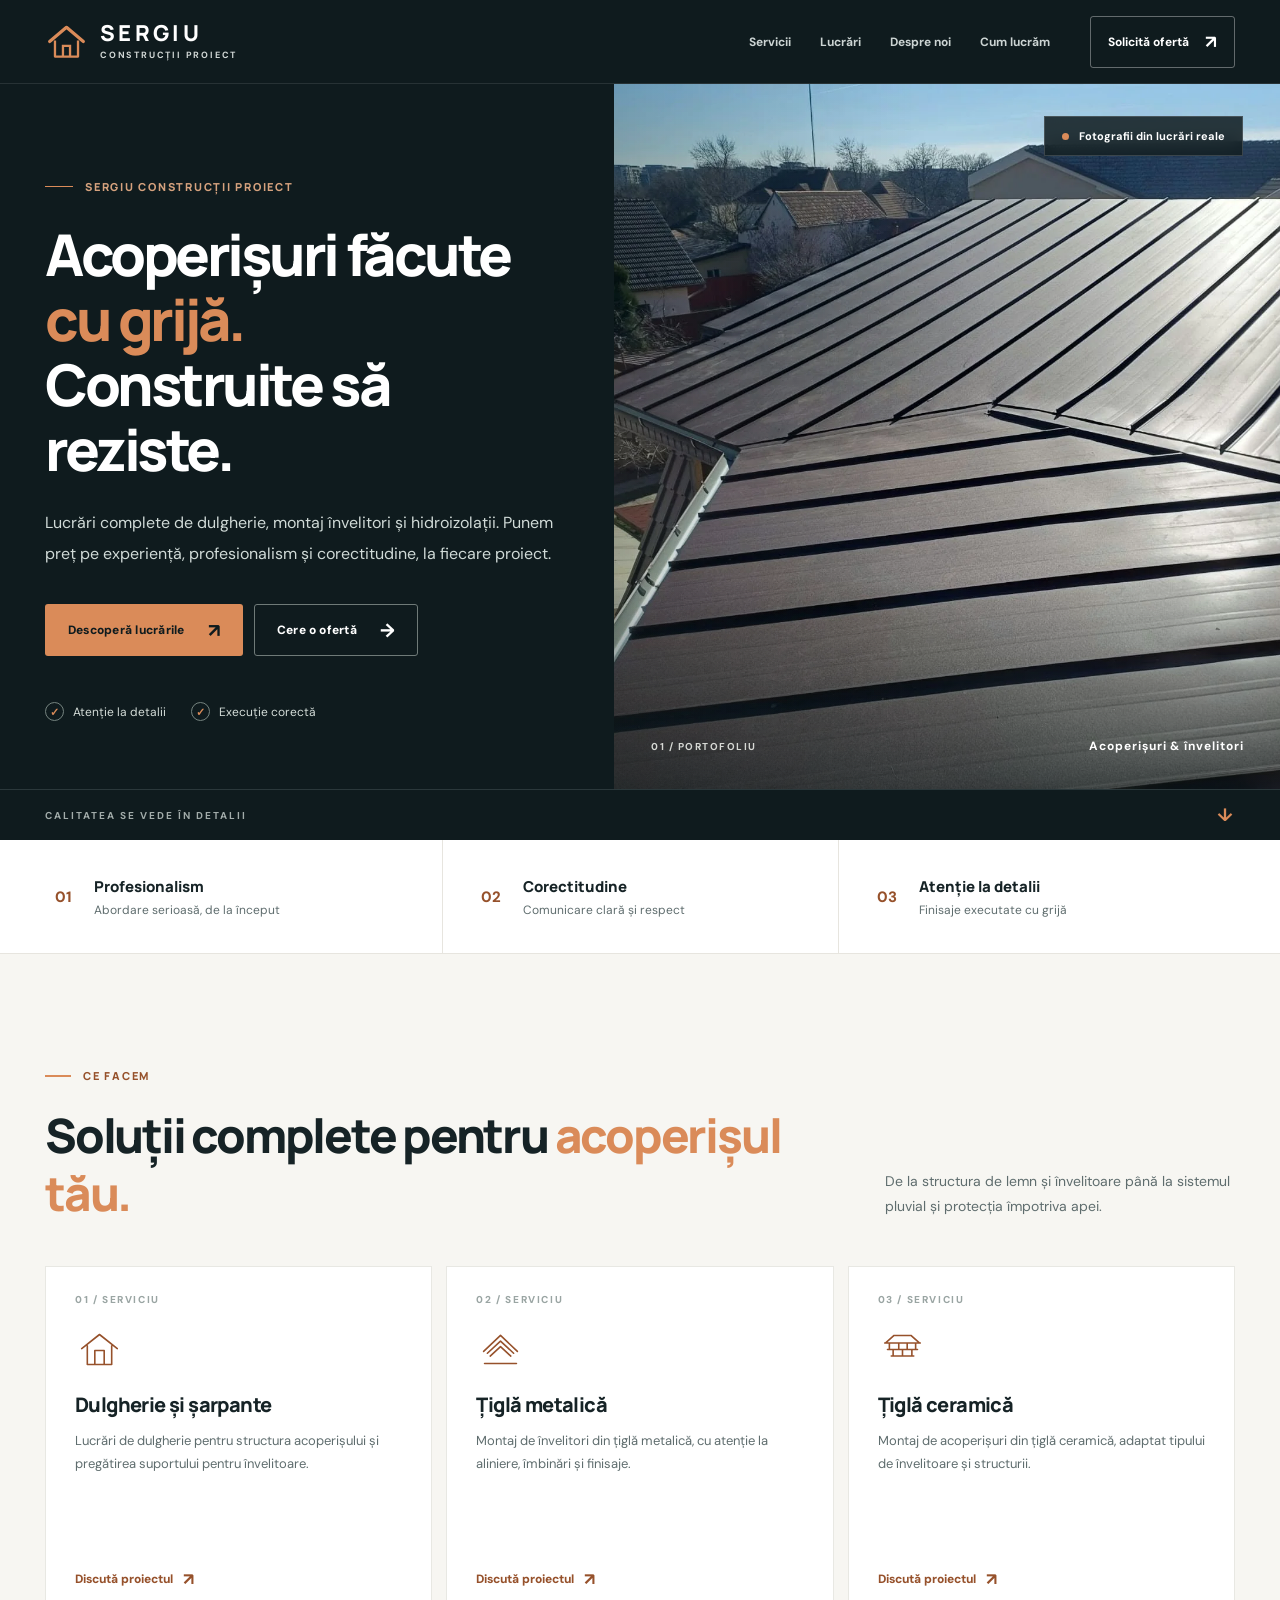
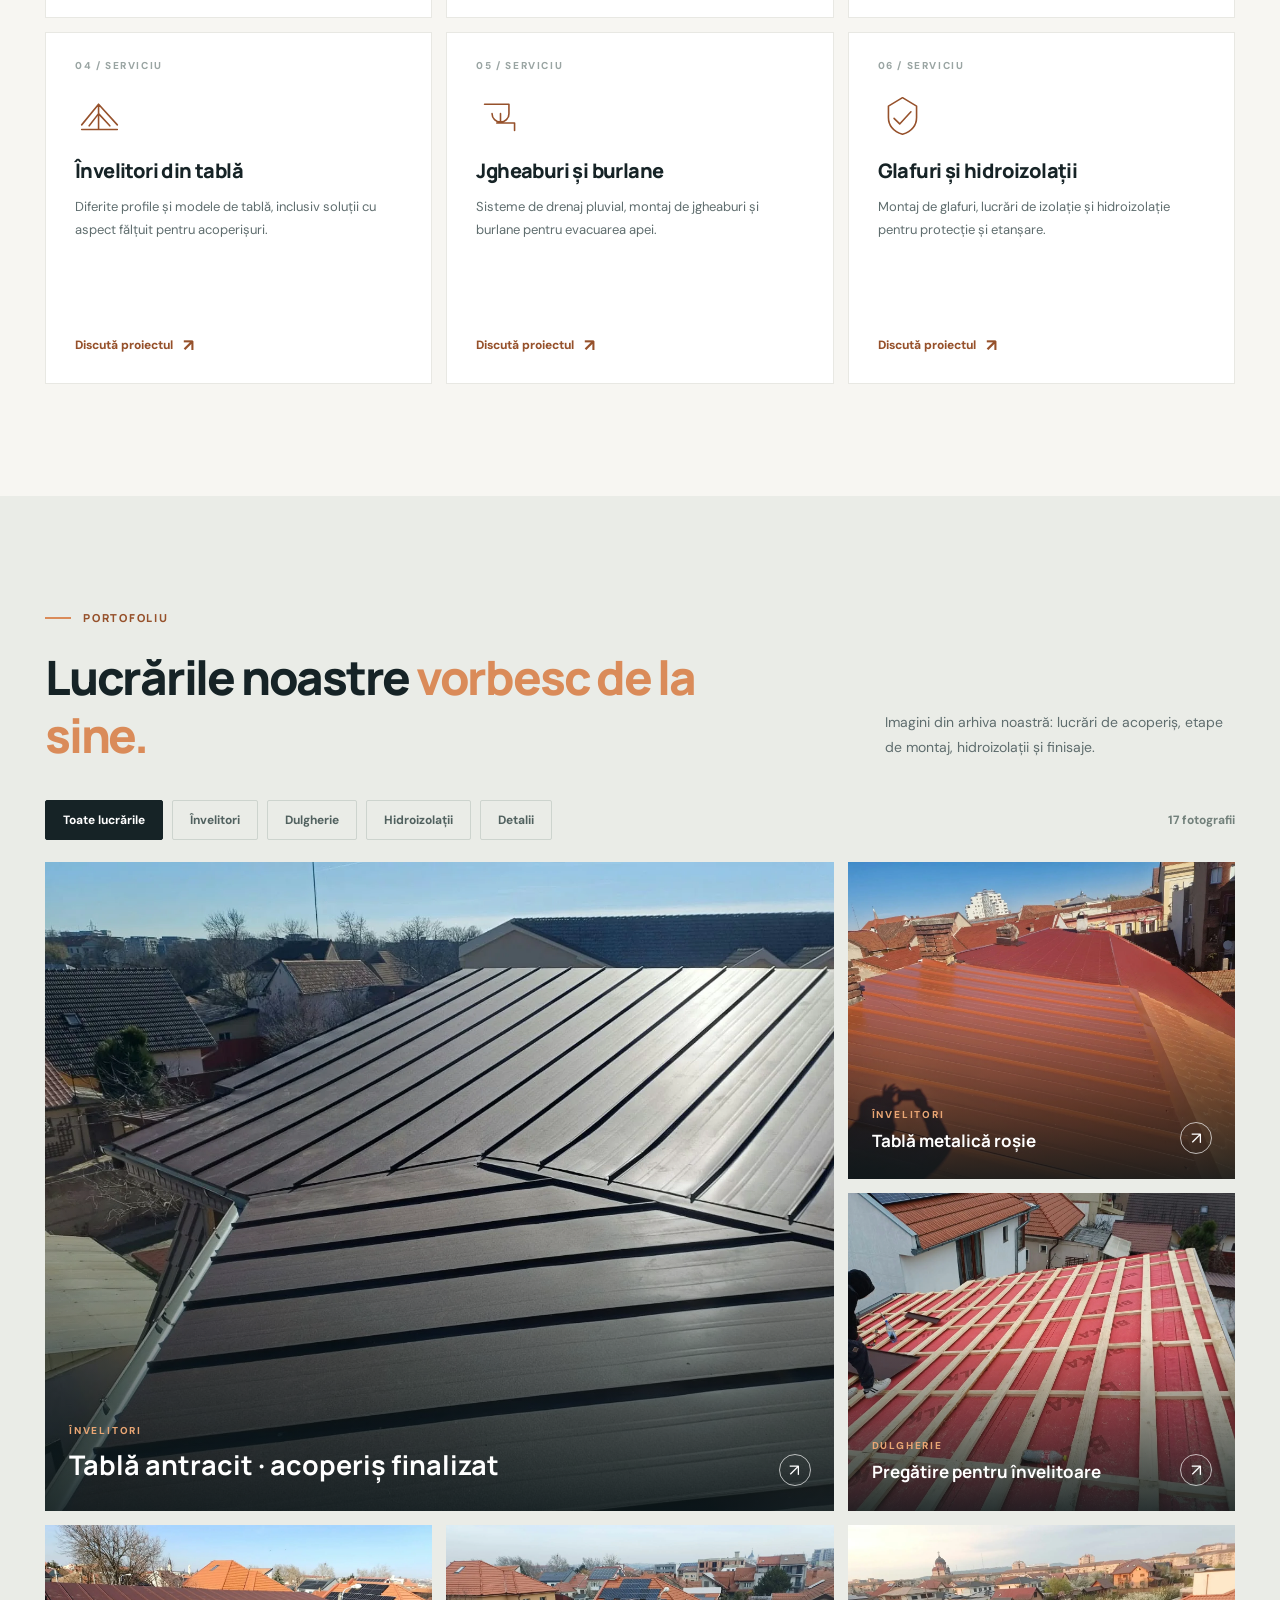
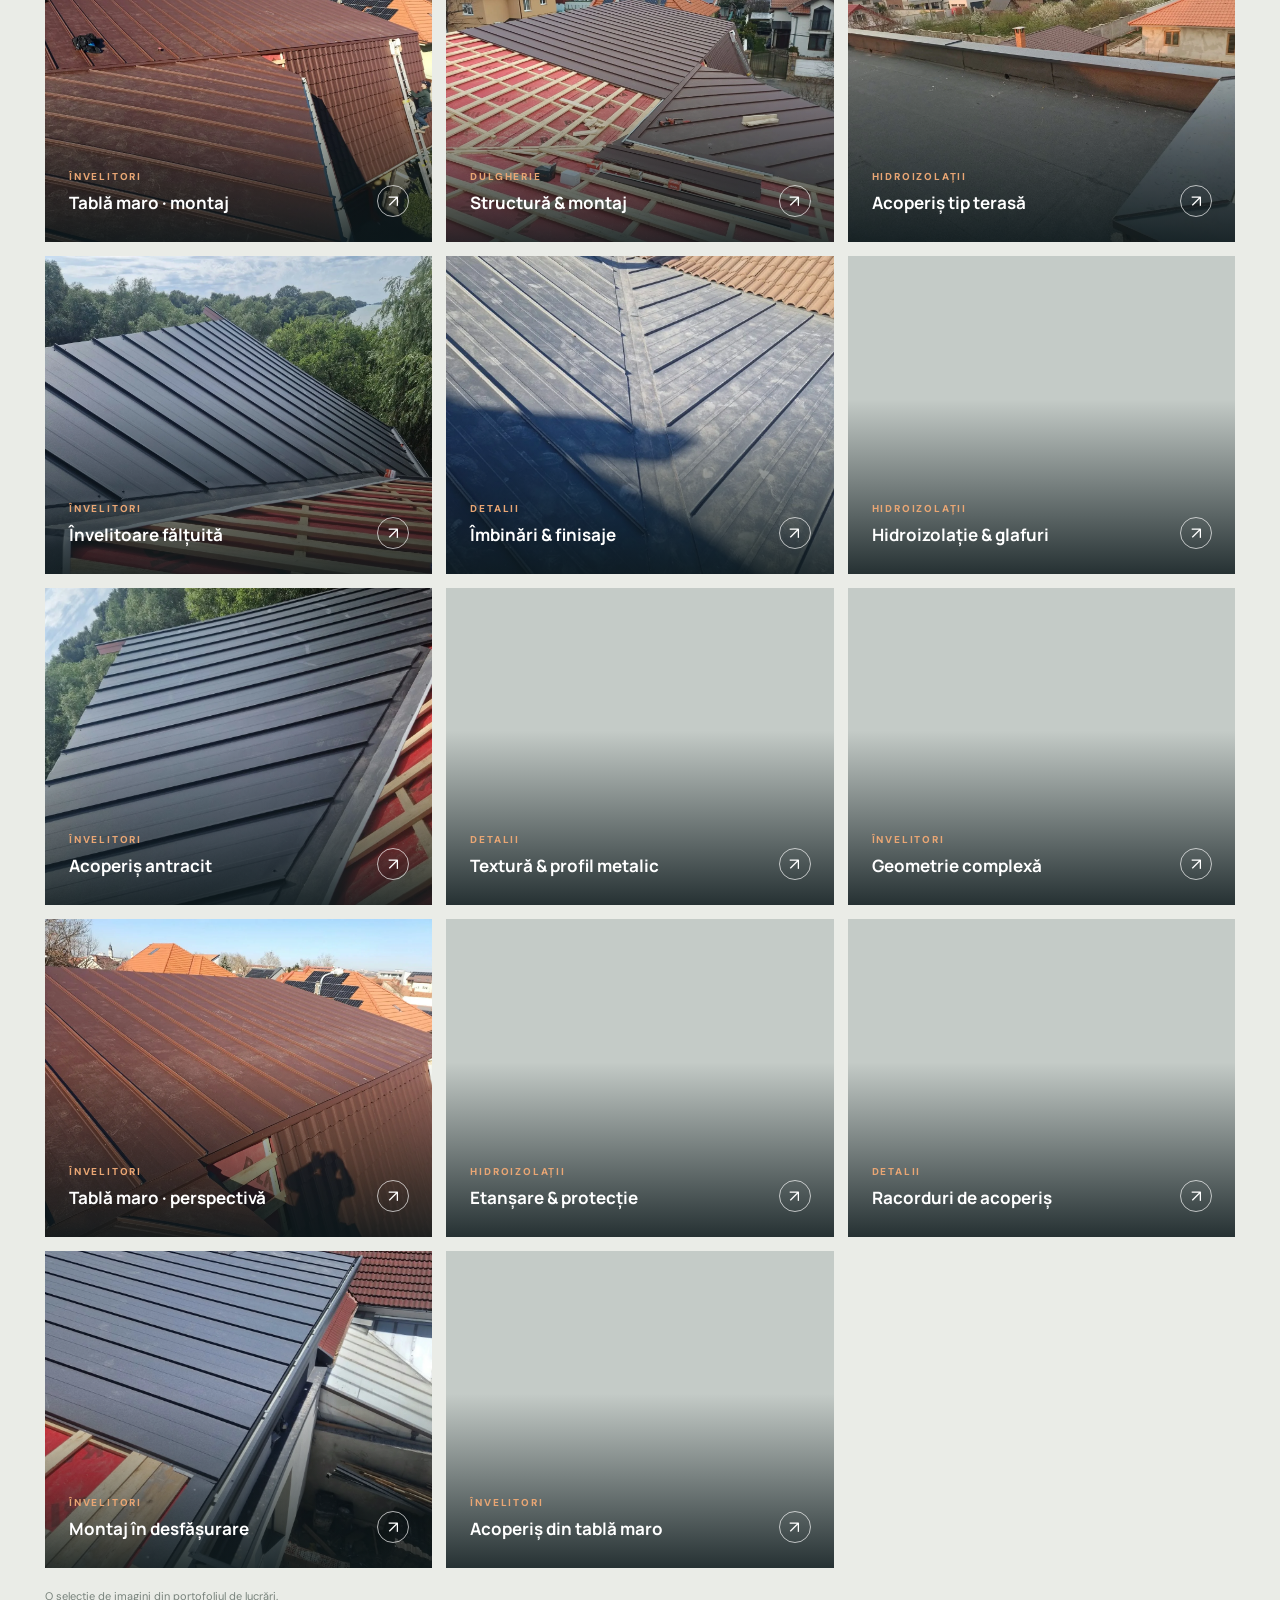
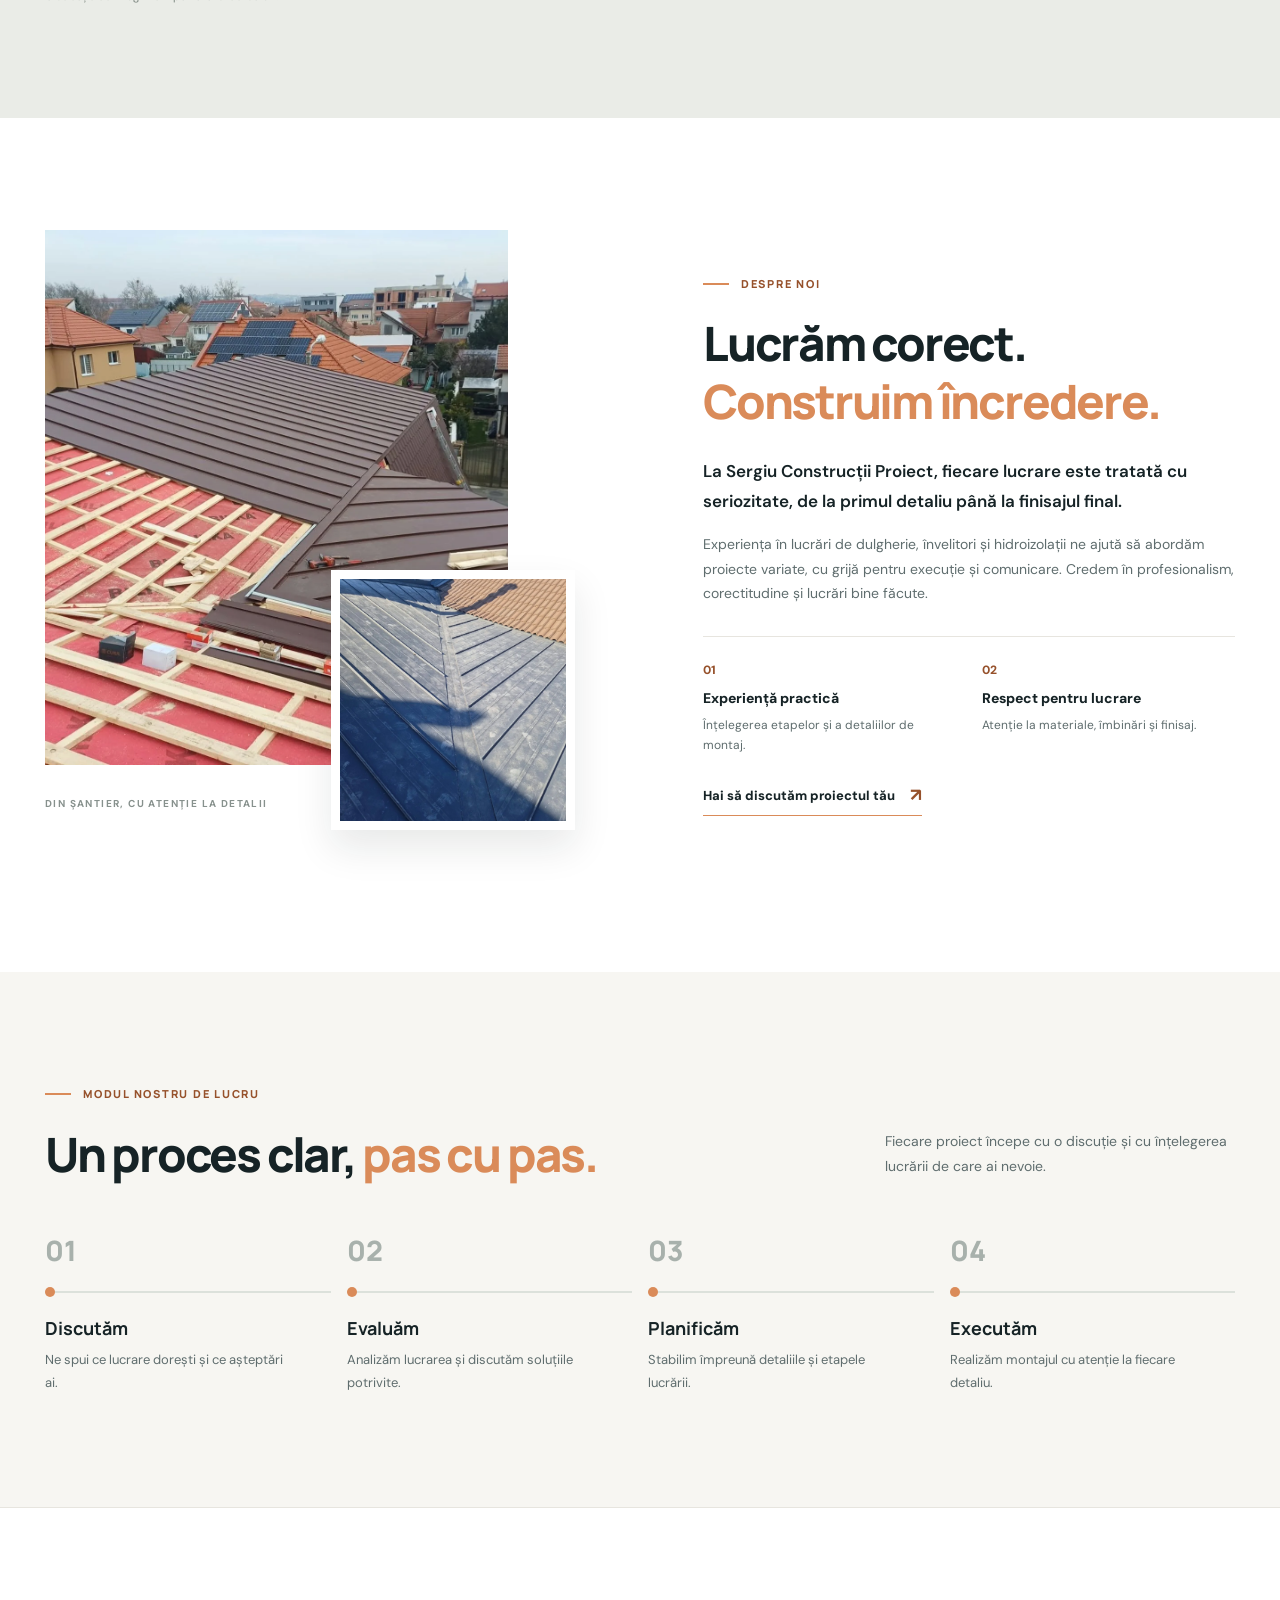
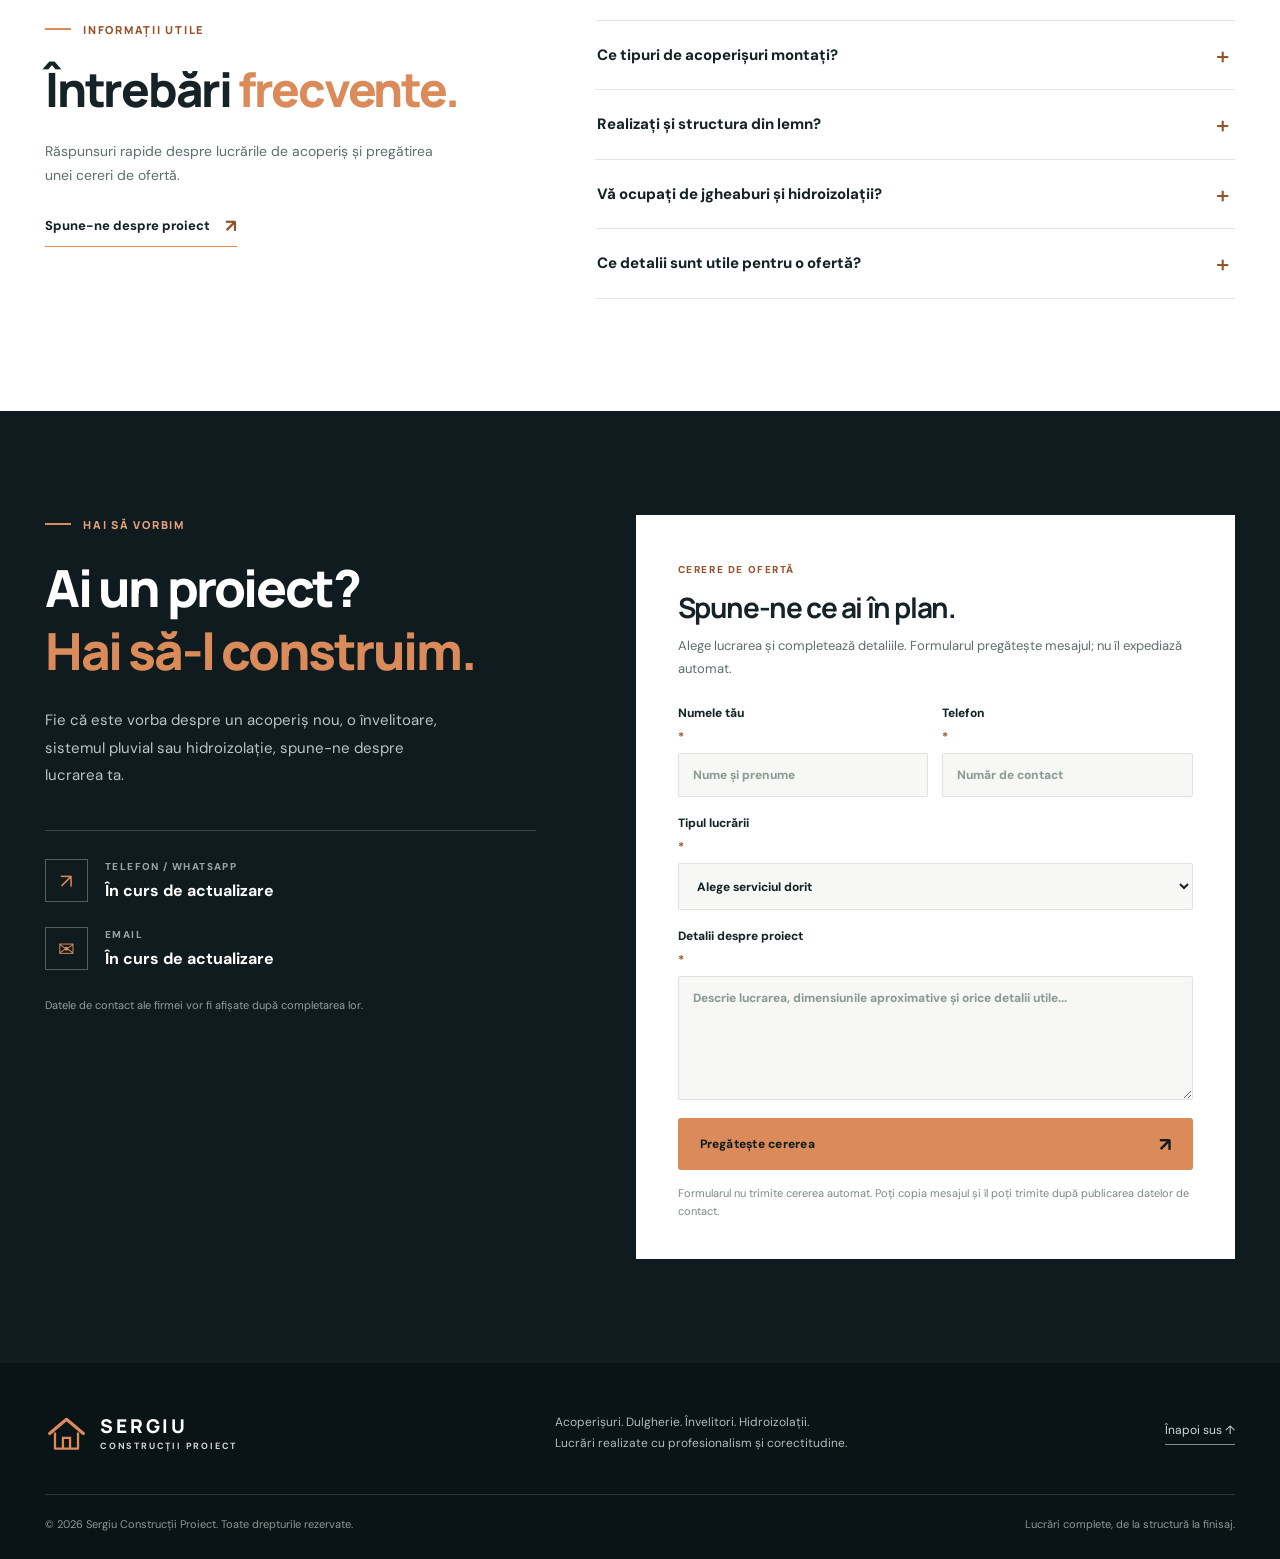
==== commit 49b3d7f4: "Review site improvements: enquiry UX, FAQ, accessibility, image metadata" ====
--- a/index.html
+++ b/index.html
@@ -6,9 +6,12 @@
   <meta name="theme-color" content="#152225">
   <meta name="description" content="Sergiu Construcții Proiect – lucrări complete de dulgherie, montaj țiglă metalică și ceramică, acoperișuri din tablă, jgheaburi, burlane, glafuri și hidroizolații.">
   <meta property="og:type" content="website">
+  <meta property="og:locale" content="ro_RO">
   <meta property="og:title" content="Sergiu Construcții Proiect | Acoperișuri & dulgherie">
   <meta property="og:description" content="Experiență, profesionalism și corectitudine. Acoperișuri și lucrări de dulgherie, de la structură până la ultimul detaliu.">
-  <meta property="og:image" content="assets/lucrare-16.webp">
+  <meta property="og:image" content="https://domnup.github.io/sergiu_constructii/assets/lucrare-16.webp">
+  <meta property="og:image:alt" content="Acoperiș din tablă antracit, realizat de Sergiu Construcții Proiect">
+  <meta name="twitter:card" content="summary_large_image">
   <title>Sergiu Construcții Proiect | Acoperișuri, dulgherie și hidroizolații</title>
   <link rel="icon" type="image/svg+xml" href="assets/favicon.svg">
   <link rel="preload" as="image" href="assets/lucrare-16.webp">
@@ -65,12 +68,12 @@
       <div class="container">
         <div class="section-intro"><div><p class="section-kicker"><span></span> CE FACEM</p><h2 id="services-title">Soluții complete pentru <em>acoperișul tău.</em></h2></div><p class="intro-aside">De la structura de lemn și învelitoare până la sistemul pluvial și protecția împotriva apei.</p></div>
         <div class="services-grid">
-          <article class="service-card"><div class="service-number">01 / SERVICIU</div><div class="service-icon" aria-hidden="true"><svg viewBox="0 0 48 48"><path d="m5 23 19-15 19 15M11 20v20h26V20M19 40V25h10v15"/></svg></div><h3>Dulgherie și șarpante</h3><p>Lucrări de dulgherie pentru structura acoperișului și pregătirea suportului pentru învelitoare.</p><a href="#contact" aria-label="Solicită ofertă pentru dulgherie și șarpante">Discută proiectul <span aria-hidden="true">↗</span></a></article>
-          <article class="service-card"><div class="service-number">02 / SERVICIU</div><div class="service-icon" aria-hidden="true"><svg viewBox="0 0 48 48"><path d="M6 26 24 9l18 17M10 28l14-13 14 13M13 31l11-10 11 10M7 39h34"/></svg></div><h3>Țiglă metalică</h3><p>Montaj de învelitori din țiglă metalică, cu atenție la aliniere, îmbinări și finisaje.</p><a href="#contact" aria-label="Solicită ofertă pentru țiglă metalică">Discută proiectul <span aria-hidden="true">↗</span></a></article>
-          <article class="service-card"><div class="service-number">03 / SERVICIU</div><div class="service-icon" aria-hidden="true"><svg viewBox="0 0 48 48"><path d="M5 17h38M8 24h32M12 31h24M6 17l9-8h18l9 8M10 17v7m10-7v7m9-7v7m9-7v7M14 24v7m10-7v7m10-7v7"/></svg></div><h3>Țiglă ceramică</h3><p>Montaj de acoperișuri din țiglă ceramică, adaptat tipului de învelitoare și structurii.</p><a href="#contact" aria-label="Solicită ofertă pentru țiglă ceramică">Discută proiectul <span aria-hidden="true">↗</span></a></article>
-          <article class="service-card"><div class="service-number">04 / SERVICIU</div><div class="service-icon" aria-hidden="true"><svg viewBox="0 0 48 48"><path d="m5 34 18-22 20 22M13 35l10-13 12 13M23 12v26M5 39h38"/></svg></div><h3>Învelitori din tablă</h3><p>Diferite profile și modele de tablă, inclusiv soluții cu aspect fălțuit pentru acoperișuri.</p><a href="#lucrari" aria-label="Vezi lucrări cu învelitori din tablă">Vezi lucrări <span aria-hidden="true">↗</span></a></article>
-          <article class="service-card"><div class="service-number">05 / SERVICIU</div><div class="service-icon" aria-hidden="true"><svg viewBox="0 0 48 48"><path d="M7 12h26v10a9 9 0 0 1-18 0M24 22v10h15v8M33 12v10M20 32h19"/></svg></div><h3>Jgheaburi și burlane</h3><p>Sisteme de drenaj pluvial, montaj de jgheaburi și burlane pentru evacuarea apei.</p><a href="#contact" aria-label="Solicită ofertă pentru jgheaburi și burlane">Discută proiectul <span aria-hidden="true">↗</span></a></article>
-          <article class="service-card"><div class="service-number">06 / SERVICIU</div><div class="service-icon" aria-hidden="true"><svg viewBox="0 0 48 48"><path d="m24 5 15 9v12c0 10-6 15-15 18C15 41 9 36 9 26V14l15-9ZM15 27l6 6 12-13"/></svg></div><h3>Glafuri și hidroizolații</h3><p>Montaj de glafuri, lucrări de izolație și hidroizolație pentru protecție și etanșare.</p><a href="#contact" aria-label="Solicită ofertă pentru glafuri și hidroizolații">Discută proiectul <span aria-hidden="true">↗</span></a></article>
+          <article class="service-card"><div class="service-number">01 / SERVICIU</div><div class="service-icon" aria-hidden="true"><svg viewBox="0 0 48 48"><path d="m5 23 19-15 19 15M11 20v20h26V20M19 40V25h10v15"/></svg></div><h3>Dulgherie și șarpante</h3><p>Lucrări de dulgherie pentru structura acoperișului și pregătirea suportului pentru învelitoare.</p><a href="#contact" data-service="Dulgherie și șarpante" aria-label="Solicită ofertă pentru dulgherie și șarpante">Discută proiectul <span aria-hidden="true">↗</span></a></article>
+          <article class="service-card"><div class="service-number">02 / SERVICIU</div><div class="service-icon" aria-hidden="true"><svg viewBox="0 0 48 48"><path d="M6 26 24 9l18 17M10 28l14-13 14 13M13 31l11-10 11 10M7 39h34"/></svg></div><h3>Țiglă metalică</h3><p>Montaj de învelitori din țiglă metalică, cu atenție la aliniere, îmbinări și finisaje.</p><a href="#contact" data-service="Țiglă metalică" aria-label="Solicită ofertă pentru țiglă metalică">Discută proiectul <span aria-hidden="true">↗</span></a></article>
+          <article class="service-card"><div class="service-number">03 / SERVICIU</div><div class="service-icon" aria-hidden="true"><svg viewBox="0 0 48 48"><path d="M5 17h38M8 24h32M12 31h24M6 17l9-8h18l9 8M10 17v7m10-7v7m9-7v7m9-7v7M14 24v7m10-7v7m10-7v7"/></svg></div><h3>Țiglă ceramică</h3><p>Montaj de acoperișuri din țiglă ceramică, adaptat tipului de învelitoare și structurii.</p><a href="#contact" data-service="Țiglă ceramică" aria-label="Solicită ofertă pentru țiglă ceramică">Discută proiectul <span aria-hidden="true">↗</span></a></article>
+          <article class="service-card"><div class="service-number">04 / SERVICIU</div><div class="service-icon" aria-hidden="true"><svg viewBox="0 0 48 48"><path d="m5 34 18-22 20 22M13 35l10-13 12 13M23 12v26M5 39h38"/></svg></div><h3>Învelitori din tablă</h3><p>Diferite profile și modele de tablă, inclusiv soluții cu aspect fălțuit pentru acoperișuri.</p><a href="#contact" data-service="Învelitori din tablă" aria-label="Solicită ofertă pentru învelitori din tablă">Discută proiectul <span aria-hidden="true">↗</span></a></article>
+          <article class="service-card"><div class="service-number">05 / SERVICIU</div><div class="service-icon" aria-hidden="true"><svg viewBox="0 0 48 48"><path d="M7 12h26v10a9 9 0 0 1-18 0M24 22v10h15v8M33 12v10M20 32h19"/></svg></div><h3>Jgheaburi și burlane</h3><p>Sisteme de drenaj pluvial, montaj de jgheaburi și burlane pentru evacuarea apei.</p><a href="#contact" data-service="Jgheaburi și burlane" aria-label="Solicită ofertă pentru jgheaburi și burlane">Discută proiectul <span aria-hidden="true">↗</span></a></article>
+          <article class="service-card"><div class="service-number">06 / SERVICIU</div><div class="service-icon" aria-hidden="true"><svg viewBox="0 0 48 48"><path d="m24 5 15 9v12c0 10-6 15-15 18C15 41 9 36 9 26V14l15-9ZM15 27l6 6 12-13"/></svg></div><h3>Glafuri și hidroizolații</h3><p>Montaj de glafuri, lucrări de izolație și hidroizolație pentru protecție și etanșare.</p><a href="#contact" data-service="Glafuri, izolații și hidroizolații" aria-label="Solicită ofertă pentru glafuri și hidroizolații">Discută proiectul <span aria-hidden="true">↗</span></a></article>
         </div>
       </div>
     </section>
@@ -80,23 +83,23 @@
         <div class="section-intro gallery-intro"><div><p class="section-kicker"><span></span> PORTOFOLIU</p><h2 id="gallery-title">Lucrările noastre <em>vorbesc de la sine.</em></h2></div><p class="intro-aside">Imagini din arhiva noastră: lucrări de acoperiș, etape de montaj, hidroizolații și finisaje.</p></div>
         <div class="gallery-toolbar"><div class="gallery-filters" role="group" aria-label="Filtrează fotografiile"><button type="button" class="filter-btn active" data-filter="toate" aria-pressed="true">Toate lucrările</button><button type="button" class="filter-btn" data-filter="invelitori" aria-pressed="false">Învelitori</button><button type="button" class="filter-btn" data-filter="dulgherie" aria-pressed="false">Dulgherie</button><button type="button" class="filter-btn" data-filter="hidroizolatii" aria-pressed="false">Hidroizolații</button><button type="button" class="filter-btn" data-filter="detalii" aria-pressed="false">Detalii</button></div><span class="gallery-counter" id="gallery-counter" aria-live="polite">17 fotografii</span></div>
         <div class="gallery-grid" id="gallery-grid">
-          <button class="gallery-item gallery-item-featured" type="button" data-category="invelitori" data-full="assets/lucrare-16.webp" data-label="Învelitoare din tablă antracit" aria-label="Deschide fotografia: Învelitoare din tablă antracit"><img src="assets/lucrare-16.webp" alt="Învelitoare din tablă antracit pe acoperiș cu mai multe pante" loading="lazy"><span class="gallery-overlay"><span class="gallery-category">ÎNVELITORI</span><strong>Tablă antracit · acoperiș finalizat</strong><span class="gallery-expand" aria-hidden="true">↗</span></span></button>
-          <button class="gallery-item" type="button" data-category="invelitori" data-full="assets/lucrare-02.webp" data-label="Învelitoare din tablă roșie" aria-label="Deschide fotografia: Învelitoare din tablă roșie"><img src="assets/lucrare-02.webp" alt="Acoperiș cu învelitoare roșie din tablă metalică" loading="lazy"><span class="gallery-overlay"><span class="gallery-category">ÎNVELITORI</span><strong>Tablă metalică roșie</strong><span class="gallery-expand" aria-hidden="true">↗</span></span></button>
-          <button class="gallery-item" type="button" data-category="dulgherie" data-full="assets/lucrare-03.webp" data-label="Pregătirea structurii de susținere" aria-label="Deschide fotografia: Pregătirea structurii de susținere"><img src="assets/lucrare-03.webp" alt="Șipci de lemn montate peste stratul suport al acoperișului" loading="lazy"><span class="gallery-overlay"><span class="gallery-category">DULGHERIE</span><strong>Pregătire pentru învelitoare</strong><span class="gallery-expand" aria-hidden="true">↗</span></span></button>
-          <button class="gallery-item" type="button" data-category="invelitori" data-full="assets/lucrare-01.webp" data-label="Acoperiș din tablă maro" aria-label="Deschide fotografia: Acoperiș din tablă maro"><img src="assets/lucrare-01.webp" alt="Acoperiș din tablă maro cu îmbinări longitudinale" loading="lazy"><span class="gallery-overlay"><span class="gallery-category">ÎNVELITORI</span><strong>Tablă maro · montaj</strong><span class="gallery-expand" aria-hidden="true">↗</span></span></button>
-          <button class="gallery-item" type="button" data-category="dulgherie" data-full="assets/lucrare-04.webp" data-label="Etapă de montaj a acoperișului" aria-label="Deschide fotografia: Etapă de montaj a acoperișului"><img src="assets/lucrare-04.webp" alt="Șipci din lemn și panouri metalice într-o etapă intermediară de montaj" loading="lazy"><span class="gallery-overlay"><span class="gallery-category">DULGHERIE</span><strong>Structură & montaj</strong><span class="gallery-expand" aria-hidden="true">↗</span></span></button>
-          <button class="gallery-item" type="button" data-category="hidroizolatii" data-full="assets/lucrare-08.webp" data-label="Hidroizolație pe acoperiș tip terasă" aria-label="Deschide fotografia: Hidroizolație pe acoperiș tip terasă"><img src="assets/lucrare-08.webp" alt="Acoperiș plat hidroizolat, cu parapet și finisaj metalic" loading="lazy"><span class="gallery-overlay"><span class="gallery-category">HIDROIZOLAȚII</span><strong>Acoperiș tip terasă</strong><span class="gallery-expand" aria-hidden="true">↗</span></span></button>
-          <button class="gallery-item" type="button" data-category="invelitori" data-full="assets/lucrare-14.webp" data-label="Tablă fălțuită în curs de montaj" aria-label="Deschide fotografia: Tablă fălțuită în curs de montaj"><img src="assets/lucrare-14.webp" alt="Suprafață antracit din tablă cu îmbinări verticale, montată pe acoperiș" loading="lazy"><span class="gallery-overlay"><span class="gallery-category">ÎNVELITORI</span><strong>Învelitoare fălțuită</strong><span class="gallery-expand" aria-hidden="true">↗</span></span></button>
-          <button class="gallery-item" type="button" data-category="detalii" data-full="assets/lucrare-15.webp" data-label="Detaliu de îmbinare a tablei" aria-label="Deschide fotografia: Detaliu de îmbinare a tablei"><img src="assets/lucrare-15.webp" alt="Detaliu de finisare a îmbinărilor pe acoperiș din tablă" loading="lazy"><span class="gallery-overlay"><span class="gallery-category">DETALII</span><strong>Îmbinări & finisaje</strong><span class="gallery-expand" aria-hidden="true">↗</span></span></button>
-          <button class="gallery-item" type="button" data-category="hidroizolatii" data-full="assets/lucrare-06.webp" data-label="Hidroizolație și finisaj parapet" aria-label="Deschide fotografia: Hidroizolație și finisaj parapet"><img src="assets/lucrare-06.webp" alt="Detaliu de acoperiș plat cu hidroizolație și glaf metalic" loading="lazy"><span class="gallery-overlay"><span class="gallery-category">HIDROIZOLAȚII</span><strong>Hidroizolație & glafuri</strong><span class="gallery-expand" aria-hidden="true">↗</span></span></button>
-          <button class="gallery-item" type="button" data-category="invelitori" data-full="assets/lucrare-12.webp" data-label="Acoperiș metalic antracit" aria-label="Deschide fotografia: Acoperiș metalic antracit"><img src="assets/lucrare-12.webp" alt="Panouri din tablă antracit pe o pantă de acoperiș" loading="lazy"><span class="gallery-overlay"><span class="gallery-category">ÎNVELITORI</span><strong>Acoperiș antracit</strong><span class="gallery-expand" aria-hidden="true">↗</span></span></button>
-          <button class="gallery-item" type="button" data-category="detalii" data-full="assets/lucrare-05.webp" data-label="Suprafață din tablă metalică" aria-label="Deschide fotografia: Suprafață din tablă metalică"><img src="assets/lucrare-05.webp" alt="Detaliu apropiat al unei învelitori din tablă gri" loading="lazy"><span class="gallery-overlay"><span class="gallery-category">DETALII</span><strong>Textură & profil metalic</strong><span class="gallery-expand" aria-hidden="true">↗</span></span></button>
-          <button class="gallery-item" type="button" data-category="invelitori" data-full="assets/lucrare-20.webp" data-label="Acoperiș cu mai multe pante" aria-label="Deschide fotografia: Acoperiș cu mai multe pante"><img src="assets/lucrare-20.webp" alt="Acoperiș antracit în lucru cu mai multe pante și detalii de îmbinare" loading="lazy"><span class="gallery-overlay"><span class="gallery-category">ÎNVELITORI</span><strong>Geometrie complexă</strong><span class="gallery-expand" aria-hidden="true">↗</span></span></button>
-          <button class="gallery-item" type="button" data-category="invelitori" data-full="assets/lucrare-17.webp" data-label="Detaliu de învelitoare maro" aria-label="Deschide fotografia: Detaliu de învelitoare maro"><img src="assets/lucrare-17.webp" alt="Învelitoare din tablă maro cu detaliu de margine a acoperișului" loading="lazy"><span class="gallery-overlay"><span class="gallery-category">ÎNVELITORI</span><strong>Tablă maro · perspectivă</strong><span class="gallery-expand" aria-hidden="true">↗</span></span></button>
-          <button class="gallery-item" type="button" data-category="hidroizolatii" data-full="assets/lucrare-18.webp" data-label="Detaliu hidroizolație" aria-label="Deschide fotografia: Detaliu hidroizolație"><img src="assets/lucrare-18.webp" alt="Detaliu apropiat al membranei hidroizolante pe o terasă" loading="lazy"><span class="gallery-overlay"><span class="gallery-category">HIDROIZOLAȚII</span><strong>Etanșare & protecție</strong><span class="gallery-expand" aria-hidden="true">↗</span></span></button>
-          <button class="gallery-item" type="button" data-category="detalii" data-full="assets/lucrare-19.webp" data-label="Detaliu de racord între învelitori" aria-label="Deschide fotografia: Detaliu de racord între învelitori"><img src="assets/lucrare-19.webp" alt="Îmbinări metalice la racordul cu o zonă de țiglă ceramică existentă" loading="lazy"><span class="gallery-overlay"><span class="gallery-category">DETALII</span><strong>Racorduri de acoperiș</strong><span class="gallery-expand" aria-hidden="true">↗</span></span></button>
-          <button class="gallery-item" type="button" data-category="invelitori" data-full="assets/lucrare-13.webp" data-label="Montaj acoperiș metalic" aria-label="Deschide fotografia: Montaj acoperiș metalic"><img src="assets/lucrare-13.webp" alt="Montaj de tablă în apropierea structurii din lemn a acoperișului" loading="lazy"><span class="gallery-overlay"><span class="gallery-category">ÎNVELITORI</span><strong>Montaj în desfășurare</strong><span class="gallery-expand" aria-hidden="true">↗</span></span></button>
-          <button class="gallery-item" type="button" data-category="invelitori" data-full="assets/lucrare-07.webp" data-label="Acoperiș maro – detaliu" aria-label="Deschide fotografia: Acoperiș maro – detaliu"><img src="assets/lucrare-07.webp" alt="Suprafață mare de acoperiș din tablă maro" loading="lazy"><span class="gallery-overlay"><span class="gallery-category">ÎNVELITORI</span><strong>Acoperiș din tablă maro</strong><span class="gallery-expand" aria-hidden="true">↗</span></span></button>
+          <button class="gallery-item gallery-item-featured" type="button" data-category="invelitori" data-full="assets/lucrare-16.webp" data-label="Învelitoare din tablă antracit" aria-label="Deschide fotografia: Învelitoare din tablă antracit"><img width="1600" height="1200" decoding="async" src="assets/lucrare-16.webp" alt="Învelitoare din tablă antracit pe acoperiș cu mai multe pante" loading="lazy"><span class="gallery-overlay"><span class="gallery-category">ÎNVELITORI</span><strong>Tablă antracit · acoperiș finalizat</strong><span class="gallery-expand" aria-hidden="true">↗</span></span></button>
+          <button class="gallery-item" type="button" data-category="invelitori" data-full="assets/lucrare-02.webp" data-label="Învelitoare din tablă roșie" aria-label="Deschide fotografia: Învelitoare din tablă roșie"><img width="1600" height="1200" decoding="async" src="assets/lucrare-02.webp" alt="Acoperiș cu învelitoare roșie din tablă metalică" loading="lazy"><span class="gallery-overlay"><span class="gallery-category">ÎNVELITORI</span><strong>Tablă metalică roșie</strong><span class="gallery-expand" aria-hidden="true">↗</span></span></button>
+          <button class="gallery-item" type="button" data-category="dulgherie" data-full="assets/lucrare-03.webp" data-label="Pregătirea structurii de susținere" aria-label="Deschide fotografia: Pregătirea structurii de susținere"><img width="1599" height="1200" decoding="async" src="assets/lucrare-03.webp" alt="Șipci de lemn montate peste stratul suport al acoperișului" loading="lazy"><span class="gallery-overlay"><span class="gallery-category">DULGHERIE</span><strong>Pregătire pentru învelitoare</strong><span class="gallery-expand" aria-hidden="true">↗</span></span></button>
+          <button class="gallery-item" type="button" data-category="invelitori" data-full="assets/lucrare-01.webp" data-label="Acoperiș din tablă maro" aria-label="Deschide fotografia: Acoperiș din tablă maro"><img width="1600" height="1200" decoding="async" src="assets/lucrare-01.webp" alt="Acoperiș din tablă maro cu îmbinări longitudinale" loading="lazy"><span class="gallery-overlay"><span class="gallery-category">ÎNVELITORI</span><strong>Tablă maro · montaj</strong><span class="gallery-expand" aria-hidden="true">↗</span></span></button>
+          <button class="gallery-item" type="button" data-category="dulgherie" data-full="assets/lucrare-04.webp" data-label="Etapă de montaj a acoperișului" aria-label="Deschide fotografia: Etapă de montaj a acoperișului"><img width="1599" height="1200" decoding="async" src="assets/lucrare-04.webp" alt="Șipci din lemn și panouri metalice într-o etapă intermediară de montaj" loading="lazy"><span class="gallery-overlay"><span class="gallery-category">DULGHERIE</span><strong>Structură & montaj</strong><span class="gallery-expand" aria-hidden="true">↗</span></span></button>
+          <button class="gallery-item" type="button" data-category="hidroizolatii" data-full="assets/lucrare-08.webp" data-label="Hidroizolație pe acoperiș tip terasă" aria-label="Deschide fotografia: Hidroizolație pe acoperiș tip terasă"><img width="1600" height="1200" decoding="async" src="assets/lucrare-08.webp" alt="Acoperiș plat hidroizolat, cu parapet și finisaj metalic" loading="lazy"><span class="gallery-overlay"><span class="gallery-category">HIDROIZOLAȚII</span><strong>Acoperiș tip terasă</strong><span class="gallery-expand" aria-hidden="true">↗</span></span></button>
+          <button class="gallery-item" type="button" data-category="invelitori" data-full="assets/lucrare-14.webp" data-label="Tablă fălțuită în curs de montaj" aria-label="Deschide fotografia: Tablă fălțuită în curs de montaj"><img width="1600" height="1200" decoding="async" src="assets/lucrare-14.webp" alt="Suprafață antracit din tablă cu îmbinări verticale, montată pe acoperiș" loading="lazy"><span class="gallery-overlay"><span class="gallery-category">ÎNVELITORI</span><strong>Învelitoare fălțuită</strong><span class="gallery-expand" aria-hidden="true">↗</span></span></button>
+          <button class="gallery-item" type="button" data-category="detalii" data-full="assets/lucrare-15.webp" data-label="Detaliu de îmbinare a tablei" aria-label="Deschide fotografia: Detaliu de îmbinare a tablei"><img width="1200" height="1600" decoding="async" src="assets/lucrare-15.webp" alt="Detaliu de finisare a îmbinărilor pe acoperiș din tablă" loading="lazy"><span class="gallery-overlay"><span class="gallery-category">DETALII</span><strong>Îmbinări & finisaje</strong><span class="gallery-expand" aria-hidden="true">↗</span></span></button>
+          <button class="gallery-item" type="button" data-category="hidroizolatii" data-full="assets/lucrare-06.webp" data-label="Hidroizolație și finisaj parapet" aria-label="Deschide fotografia: Hidroizolație și finisaj parapet"><img width="1600" height="1200" decoding="async" src="assets/lucrare-06.webp" alt="Detaliu de acoperiș plat cu hidroizolație și glaf metalic" loading="lazy"><span class="gallery-overlay"><span class="gallery-category">HIDROIZOLAȚII</span><strong>Hidroizolație & glafuri</strong><span class="gallery-expand" aria-hidden="true">↗</span></span></button>
+          <button class="gallery-item" type="button" data-category="invelitori" data-full="assets/lucrare-12.webp" data-label="Acoperiș metalic antracit" aria-label="Deschide fotografia: Acoperiș metalic antracit"><img width="1200" height="1600" decoding="async" src="assets/lucrare-12.webp" alt="Panouri din tablă antracit pe o pantă de acoperiș" loading="lazy"><span class="gallery-overlay"><span class="gallery-category">ÎNVELITORI</span><strong>Acoperiș antracit</strong><span class="gallery-expand" aria-hidden="true">↗</span></span></button>
+          <button class="gallery-item" type="button" data-category="detalii" data-full="assets/lucrare-05.webp" data-label="Suprafață din tablă metalică" aria-label="Deschide fotografia: Suprafață din tablă metalică"><img width="1200" height="1600" decoding="async" src="assets/lucrare-05.webp" alt="Detaliu apropiat al unei învelitori din tablă gri" loading="lazy"><span class="gallery-overlay"><span class="gallery-category">DETALII</span><strong>Textură & profil metalic</strong><span class="gallery-expand" aria-hidden="true">↗</span></span></button>
+          <button class="gallery-item" type="button" data-category="invelitori" data-full="assets/lucrare-20.webp" data-label="Acoperiș cu mai multe pante" aria-label="Deschide fotografia: Acoperiș cu mai multe pante"><img width="1600" height="1200" decoding="async" src="assets/lucrare-20.webp" alt="Acoperiș antracit în lucru cu mai multe pante și detalii de îmbinare" loading="lazy"><span class="gallery-overlay"><span class="gallery-category">ÎNVELITORI</span><strong>Geometrie complexă</strong><span class="gallery-expand" aria-hidden="true">↗</span></span></button>
+          <button class="gallery-item" type="button" data-category="invelitori" data-full="assets/lucrare-17.webp" data-label="Detaliu de învelitoare maro" aria-label="Deschide fotografia: Detaliu de învelitoare maro"><img width="1600" height="1200" decoding="async" src="assets/lucrare-17.webp" alt="Învelitoare din tablă maro cu detaliu de margine a acoperișului" loading="lazy"><span class="gallery-overlay"><span class="gallery-category">ÎNVELITORI</span><strong>Tablă maro · perspectivă</strong><span class="gallery-expand" aria-hidden="true">↗</span></span></button>
+          <button class="gallery-item" type="button" data-category="hidroizolatii" data-full="assets/lucrare-18.webp" data-label="Detaliu hidroizolație" aria-label="Deschide fotografia: Detaliu hidroizolație"><img width="1200" height="1600" decoding="async" src="assets/lucrare-18.webp" alt="Detaliu apropiat al membranei hidroizolante pe o terasă" loading="lazy"><span class="gallery-overlay"><span class="gallery-category">HIDROIZOLAȚII</span><strong>Etanșare & protecție</strong><span class="gallery-expand" aria-hidden="true">↗</span></span></button>
+          <button class="gallery-item" type="button" data-category="detalii" data-full="assets/lucrare-19.webp" data-label="Detaliu de racord între învelitori" aria-label="Deschide fotografia: Detaliu de racord între învelitori"><img width="1200" height="1600" decoding="async" src="assets/lucrare-19.webp" alt="Îmbinări metalice la racordul cu o zonă de țiglă ceramică existentă" loading="lazy"><span class="gallery-overlay"><span class="gallery-category">DETALII</span><strong>Racorduri de acoperiș</strong><span class="gallery-expand" aria-hidden="true">↗</span></span></button>
+          <button class="gallery-item" type="button" data-category="invelitori" data-full="assets/lucrare-13.webp" data-label="Montaj acoperiș metalic" aria-label="Deschide fotografia: Montaj acoperiș metalic"><img width="1200" height="1600" decoding="async" src="assets/lucrare-13.webp" alt="Montaj de tablă în apropierea structurii din lemn a acoperișului" loading="lazy"><span class="gallery-overlay"><span class="gallery-category">ÎNVELITORI</span><strong>Montaj în desfășurare</strong><span class="gallery-expand" aria-hidden="true">↗</span></span></button>
+          <button class="gallery-item" type="button" data-category="invelitori" data-full="assets/lucrare-07.webp" data-label="Acoperiș maro – detaliu" aria-label="Deschide fotografia: Acoperiș maro – detaliu"><img width="1600" height="1200" decoding="async" src="assets/lucrare-07.webp" alt="Suprafață mare de acoperiș din tablă maro" loading="lazy"><span class="gallery-overlay"><span class="gallery-category">ÎNVELITORI</span><strong>Acoperiș din tablă maro</strong><span class="gallery-expand" aria-hidden="true">↗</span></span></button>
         </div>
         <p class="gallery-note">O selecție de imagini din portofoliul de lucrări.</p>
       </div>
@@ -104,18 +107,48 @@
 
     <section class="section about-section" id="despre" aria-labelledby="about-title">
       <div class="container about-grid">
-        <div class="about-visual"><img class="about-main-image" src="assets/lucrare-04.webp" alt="Etapă de pregătire și montaj a unui acoperiș cu șipci de lemn și tablă" loading="lazy"><div class="about-image-inset"><img src="assets/lucrare-15.webp" alt="Detaliu de îmbinare precisă a tablei" loading="lazy"></div><span class="about-photo-label">DIN ȘANTIER, CU ATENȚIE LA DETALII</span></div>
+        <div class="about-visual"><img class="about-main-image" width="1599" height="1200" decoding="async" src="assets/lucrare-04.webp" alt="Etapă de pregătire și montaj a unui acoperiș cu șipci de lemn și tablă" loading="lazy"><div class="about-image-inset"><img width="1200" height="1600" decoding="async" src="assets/lucrare-15.webp" alt="Detaliu de îmbinare precisă a tablei" loading="lazy"></div><span class="about-photo-label">DIN ȘANTIER, CU ATENȚIE LA DETALII</span></div>
         <div class="about-content"><p class="section-kicker"><span></span> DESPRE NOI</p><h2 id="about-title">Lucrăm corect.<br><em>Construim încredere.</em></h2><p class="about-lead">La Sergiu Construcții Proiect, fiecare lucrare este tratată cu seriozitate, de la primul detaliu până la finisajul final.</p><p>Experiența în lucrări de dulgherie, învelitori și hidroizolații ne ajută să abordăm proiecte variate, cu grijă pentru execuție și comunicare. Credem în profesionalism, corectitudine și lucrări bine făcute.</p><div class="about-pillars"><div><span>01</span><strong>Experiență practică</strong><p>Înțelegerea etapelor și a detaliilor de montaj.</p></div><div><span>02</span><strong>Respect pentru lucrare</strong><p>Atenție la materiale, îmbinări și finisaj.</p></div></div><a class="text-cta" href="#contact">Hai să discutăm proiectul tău <span aria-hidden="true">↗</span></a></div>
       </div>
     </section>
 
     <section class="section process-section" id="proces" aria-labelledby="process-title"><div class="container"><div class="section-intro process-intro"><div><p class="section-kicker"><span></span> MODUL NOSTRU DE LUCRU</p><h2 id="process-title">Un proces clar, <em>pas cu pas.</em></h2></div><p class="intro-aside">Fiecare proiect începe cu o discuție și cu înțelegerea lucrării de care ai nevoie.</p></div><div class="steps-grid"><div class="step"><span class="step-no">01</span><div class="step-line"></div><h3>Discutăm</h3><p>Ne spui ce lucrare dorești și ce așteptări ai.</p></div><div class="step"><span class="step-no">02</span><div class="step-line"></div><h3>Evaluăm</h3><p>Analizăm lucrarea și discutăm soluțiile potrivite.</p></div><div class="step"><span class="step-no">03</span><div class="step-line"></div><h3>Planificăm</h3><p>Stabilim împreună detaliile și etapele lucrării.</p></div><div class="step"><span class="step-no">04</span><div class="step-line"></div><h3>Executăm</h3><p>Realizăm montajul cu atenție la fiecare detaliu.</p></div></div></div></section>
 
-    <section class="contact-section" id="contact" aria-labelledby="contact-title"><div class="container contact-grid"><div class="contact-info"><p class="section-kicker section-kicker-light"><span></span> HAI SĂ VORBIM</p><h2 id="contact-title">Ai un proiect?<br><em>Hai să-l construim.</em></h2><p>Fie că este vorba despre un acoperiș nou, o învelitoare, sistemul pluvial sau hidroizolație, spune-ne despre lucrarea ta.</p><div class="contact-rule"></div><div class="contact-details"><div class="contact-detail"><span class="contact-detail-icon" aria-hidden="true">↗</span><div><small>TELEFON / WHATSAPP</small><strong id="contact-phone-display">De completat</strong></div></div><div class="contact-detail"><span class="contact-detail-icon" aria-hidden="true">✉</span><div><small>EMAIL</small><strong id="contact-email-display">De completat</strong></div></div></div><p class="contact-small-note">Datele de contact ale firmei vor fi afișate după completarea lor.</p></div><div class="contact-form-panel"><span class="form-eyebrow">CERERE DE OFERTĂ</span><h3>Spune-ne ce ai în plan.</h3><p>Completează detaliile pentru a pregăti un mesaj de ofertă.</p><form id="quote-form"><div class="form-row"><label for="full-name">Numele tău <span>*</span><input type="text" id="full-name" name="name" autocomplete="name" placeholder="Nume și prenume" required maxlength="90"></label><label for="phone">Telefon <span>*</span><input type="tel" id="phone" name="phone" autocomplete="tel" placeholder="Număr de contact" required maxlength="35"></label></div><label for="service">Tipul lucrării <span>*</span><select id="service" name="service" required><option value="" disabled selected>Alege serviciul dorit</option><option>Dulgherie și șarpante</option><option>Țiglă metalică</option><option>Țiglă ceramică</option><option>Învelitori din tablă</option><option>Jgheaburi și burlane</option><option>Glafuri, izolații și hidroizolații</option><option>Altă lucrare</option></select></label><label for="details">Detalii despre proiect <span>*</span><textarea id="details" name="details" placeholder="Descrie lucrarea, dimensiunile aproximative și orice detalii utile..." rows="5" minlength="10" maxlength="1500" required></textarea></label><button class="button button-accent form-submit" type="submit"><span id="form-button-label">Pregătește cererea</span><span aria-hidden="true">↗</span></button><p class="form-helper" id="form-helper">Mesajul poate fi copiat, apoi trimis prin canalul de contact al firmei.</p><div class="form-result" id="form-result" hidden><label for="generated-message">Mesajul tău este pregătit:</label><textarea id="generated-message" readonly rows="7"></textarea><button class="copy-button" id="copy-message" type="button">Copiază mesajul <span aria-hidden="true">⧉</span></button><p class="form-status" id="form-status" aria-live="polite"></p></div></form></div></div></section>
+
+    <section class="section faq-section" id="intrebari" aria-labelledby="faq-title">
+      <div class="container faq-grid">
+        <div class="faq-intro">
+          <p class="section-kicker"><span></span> INFORMAȚII UTILE</p>
+          <h2 id="faq-title">Întrebări <em>frecvente.</em></h2>
+          <p>Răspunsuri rapide despre lucrările de acoperiș și pregătirea unei cereri de ofertă.</p>
+          <a class="text-cta" href="#contact">Spune-ne despre proiect <span aria-hidden="true">↗</span></a>
+        </div>
+        <div class="faq-questions">
+          <details>
+            <summary>Ce tipuri de acoperișuri montați?</summary>
+            <p>Lucrăm cu țiglă metalică, țiglă ceramică și diferite modele de tablă. Alegerea învelitorii depinde de caracteristicile proiectului.</p>
+          </details>
+          <details>
+            <summary>Realizați și structura din lemn?</summary>
+            <p>Da. Serviciile includ lucrări de dulgherie și șarpante, precum și pregătirea suportului pentru învelitoare.</p>
+          </details>
+          <details>
+            <summary>Vă ocupați de jgheaburi și hidroizolații?</summary>
+            <p>Da. Executăm montaj de jgheaburi, burlane și glafuri, precum și lucrări de izolație și hidroizolație.</p>
+          </details>
+          <details>
+            <summary>Ce detalii sunt utile pentru o ofertă?</summary>
+            <p>Menționează tipul lucrării, localitatea, dimensiunile aproximative, materialele dorite și orice particularități. Formularul de mai jos pregătește mesajul; expedierea automată nu este încă activă.</p>
+          </details>
+        </div>
+      </div>
+    </section>
+
+    <section class="contact-section" id="contact" aria-labelledby="contact-title"><div class="container contact-grid"><div class="contact-info"><p class="section-kicker section-kicker-light"><span></span> HAI SĂ VORBIM</p><h2 id="contact-title">Ai un proiect?<br><em>Hai să-l construim.</em></h2><p>Fie că este vorba despre un acoperiș nou, o învelitoare, sistemul pluvial sau hidroizolație, spune-ne despre lucrarea ta.</p><div class="contact-rule"></div><div class="contact-details"><div class="contact-detail"><span class="contact-detail-icon" aria-hidden="true">↗</span><div><small>TELEFON / WHATSAPP</small><strong id="contact-phone-display">În curs de actualizare</strong></div></div><div class="contact-detail"><span class="contact-detail-icon" aria-hidden="true">✉</span><div><small>EMAIL</small><strong id="contact-email-display">În curs de actualizare</strong></div></div></div><p class="contact-small-note">Datele de contact ale firmei vor fi afișate după completarea lor.</p></div><div class="contact-form-panel"><span class="form-eyebrow">CERERE DE OFERTĂ</span><h3>Spune-ne ce ai în plan.</h3><p>Alege lucrarea și completează detaliile. Formularul pregătește mesajul; nu îl expediază automat.</p><form id="quote-form"><div class="form-row"><label for="full-name">Numele tău <span>*</span><input type="text" id="full-name" name="name" autocomplete="name" placeholder="Nume și prenume" required maxlength="90"></label><label for="phone">Telefon <span>*</span><input type="tel" id="phone" name="phone" autocomplete="tel" placeholder="Număr de contact" required maxlength="35"></label></div><label for="service">Tipul lucrării <span>*</span><select id="service" name="service" required><option value="" disabled selected>Alege serviciul dorit</option><option>Dulgherie și șarpante</option><option>Țiglă metalică</option><option>Țiglă ceramică</option><option>Învelitori din tablă</option><option>Jgheaburi și burlane</option><option>Glafuri, izolații și hidroizolații</option><option>Altă lucrare</option></select></label><label for="details">Detalii despre proiect <span>*</span><textarea id="details" name="details" placeholder="Descrie lucrarea, dimensiunile aproximative și orice detalii utile..." rows="5" minlength="10" maxlength="1500" required></textarea></label><button class="button button-accent form-submit" type="submit"><span id="form-button-label">Pregătește cererea</span><span aria-hidden="true">↗</span></button><p class="form-helper" id="form-helper">Formularul nu trimite cererea automat. Poți copia mesajul și îl poți trimite după publicarea datelor de contact.</p><div class="form-result" id="form-result" hidden><label for="generated-message">Mesajul tău este pregătit:</label><textarea id="generated-message" readonly rows="7"></textarea><button class="copy-button" id="copy-message" type="button">Copiază mesajul <span aria-hidden="true">⧉</span></button><p class="form-status" id="form-status" aria-live="polite"></p></div></form></div></div></section>
   </main>
 
   <footer class="site-footer"><div class="container footer-top"><a class="brand footer-brand" href="#sus" aria-label="Sergiu Construcții Proiect – sus"><span class="brand-mark" aria-hidden="true"><svg viewBox="0 0 44 44" fill="none"><path d="M3 22 22 6l19 16" stroke="currentColor" stroke-width="3.6" stroke-linecap="round" stroke-linejoin="round"/><path d="M9 21v18h26V21" stroke="currentColor" stroke-width="2.6" stroke-linejoin="round"/><path d="M18 39V27h8v12" stroke="currentColor" stroke-width="2.6"/></svg></span><span class="brand-words"><strong>SERGIU</strong><small>CONSTRUCȚII PROIECT</small></span></a><p>Acoperișuri. Dulgherie. Învelitori. Hidroizolații.<br>Lucrări realizate cu profesionalism și corectitudine.</p><a class="back-top" href="#sus">Înapoi sus ↑</a></div><div class="container footer-bottom"><span>© <span id="copyright-year">2026</span> Sergiu Construcții Proiect. Toate drepturile rezervate.</span><span>Lucrări complete, de la structură la finisaj.</span></div></footer>
 
-  <dialog class="gallery-dialog" id="gallery-dialog" aria-label="Fotografie din portofoliu"><div class="dialog-content"><button class="dialog-close" id="dialog-close" type="button" aria-label="Închide fotografia">✕</button><button class="dialog-arrow dialog-prev" id="dialog-prev" type="button" aria-label="Fotografia precedentă">‹</button><figure><img id="dialog-image" src="assets/lucrare-16.webp" alt=""><figcaption><span id="dialog-caption"></span><span id="dialog-count"></span></figcaption></figure><button class="dialog-arrow dialog-next" id="dialog-next" type="button" aria-label="Fotografia următoare">›</button></div></dialog>
+  <dialog class="gallery-dialog" id="gallery-dialog" aria-label="Fotografie din portofoliu"><div class="dialog-content"><button class="dialog-close" id="dialog-close" type="button" aria-label="Închide fotografia">✕</button><button class="dialog-arrow dialog-prev" id="dialog-prev" type="button" aria-label="Fotografia precedentă">‹</button><figure><img id="dialog-image" width="1600" height="1200" decoding="async" src="assets/lucrare-16.webp" alt=""><figcaption><span id="dialog-caption"></span><span id="dialog-count"></span></figcaption></figure><button class="dialog-arrow dialog-next" id="dialog-next" type="button" aria-label="Fotografia următoare">›</button></div></dialog>
 </body>
 </html>
--- a/styles.css
+++ b/styles.css
@@ -1,5 +1,5 @@
 @import url('https://fonts.googleapis.com/css2?family=DM+Sans:wght@400;500;600;700&family=Manrope:wght@400;500;600;700;800&display=swap');
-:root{--ink:#162326;--ink-deep:#0f1b1e;--coal:#263538;--copper:#da8b59;--copper-dark:#b66b3c;--paper:#f7f6f2;--white:#fff;--line:#e7e5df;--muted:#5f6d6e;--font-body:'DM Sans',Arial,sans-serif;--font-display:'Manrope',Arial,sans-serif}
+:root{--ink:#162326;--ink-deep:#0f1b1e;--coal:#263538;--copper:#da8b59;--copper-dark:#96512b;--paper:#f7f6f2;--white:#fff;--line:#e7e5df;--muted:#5f6d6e;--font-body:'DM Sans',Arial,sans-serif;--font-display:'Manrope',Arial,sans-serif}
 *{box-sizing:border-box}html{scroll-behavior:smooth;scroll-padding-top:90px}body{margin:0;color:var(--ink);background:var(--paper);font-family:var(--font-body);-webkit-font-smoothing:antialiased}button,input,textarea,select{font:inherit}button{cursor:pointer}a{color:inherit;text-decoration:none}img,svg{display:block;max-width:100%}img{object-fit:cover}h1,h2,h3,p,figure{margin:0}h1,h2,h3{font-family:var(--font-display)}p{line-height:1.75}a:focus-visible,button:focus-visible,input:focus-visible,select:focus-visible,textarea:focus-visible{outline:3px solid var(--copper);outline-offset:4px}.container{width:min(1190px,calc(100% - 76px));margin-inline:auto}.skip-link{position:fixed;top:-100px;left:15px;background:#fff;color:#111;z-index:99;padding:13px 19px}.skip-link:focus{top:15px}
 /* HEADER */
 .site-header{position:sticky;top:0;z-index:20;background:var(--ink-deep);border-bottom:1px solid rgba(255,255,255,.10)}.header-inner{min-height:83px;display:flex;align-items:center;gap:40px}.brand{display:inline-flex;gap:12px;align-items:center;flex-shrink:0;color:#fff}.brand-mark{display:grid;place-items:center;width:43px;height:46px;color:var(--copper)}.brand-mark svg{width:39px}.brand-words{display:flex;flex-direction:column;line-height:1.06;gap:6px}.brand-words strong{font-family:var(--font-display);font-size:22px;letter-spacing:.15em;font-weight:800}.brand-words small{font-size:9px;letter-spacing:.20em;font-weight:700;color:#d2d8d6}.primary-nav{display:flex;gap:29px;align-items:center;margin-left:auto}.primary-nav a{font-size:12px;font-weight:700;white-space:nowrap;color:#ccd4d3;transition:color .2s}.primary-nav a:hover{color:var(--copper)}.header-cta{font-size:12px;display:inline-flex;gap:16px;align-items:center;border:1px solid rgba(255,255,255,.35);border-radius:3px;padding:13px 17px;color:#fff;font-weight:700;white-space:nowrap;transition:background .2s}.header-cta:hover{background:var(--copper);border-color:var(--copper);color:var(--ink)}.header-cta span{font-size:18px}.menu-toggle{display:none;border:0;background:transparent;color:white;padding:10px}.menu-toggle span{display:block;width:25px;height:2px;background:#fff;margin:5px 0;transition:transform .2s}.nav-mobile-contact{display:none!important}
@@ -29,3 +29,22 @@
 @media(max-width:680px){.container{width:min(100% - 34px,1190px)}.header-inner{min-height:72px}.brand-words strong{font-size:18px}.brand-words small{font-size:8px}.brand-mark{width:34px}.brand-mark svg{width:33px}.hero-copy{padding:66px 24px 59px}.hero h1{font-size:clamp(36px,9vw,51px);margin:22px 0}.hero-copy>p{font-size:14px}.hero-actions{gap:10px;margin-top:27px}.hero-actions .button{padding:14px 17px}.hero-highlights{margin-top:35px;gap:14px;font-size:11px}.hero-photo{min-height:365px}.hero-photo-tag{right:14px;top:18px;font-size:10px;padding:10px 12px}.hero-photo-caption{left:18px;right:18px;bottom:18px;font-size:10px}.hero-bottom{padding-inline:20px}.values-grid{grid-template-columns:1fr}.value-item,.value-item+.value-item{min-height:82px;padding:13px 7px;border-left:0;border-top:1px solid var(--line)}.value-item:first-child{border:0}.section{padding:70px 0}.section-intro{display:block;margin-bottom:28px}.section h2,.contact-info h2{font-size:clamp(31px,8vw,43px)}.intro-aside{max-width:540px;margin-top:20px}.section-kicker{margin-bottom:15px}.services-grid{grid-template-columns:1fr;gap:12px}.service-card{min-height:310px;padding:25px}.service-icon{margin:13px 0}.gallery-toolbar{align-items:flex-start;flex-direction:column}.gallery-filters{gap:7px}.filter-btn{padding:9px 11px;font-size:11px}.gallery-grid{grid-template-columns:repeat(2,minmax(0,1fr));gap:9px}.gallery-item{aspect-ratio:.85}.gallery-item-featured{grid-column:span 2;grid-row:span 1;aspect-ratio:1.35;min-height:0}.gallery-overlay{padding:13px}.gallery-category{font-size:8px}.gallery-overlay strong{font-size:12px;max-width:95%;padding-right:12px}.gallery-item-featured .gallery-overlay strong{font-size:19px}.gallery-expand{right:11px;bottom:11px;width:24px;height:24px;font-size:14px}.about-grid{grid-template-columns:1fr;gap:25px}.about-visual{min-height:0;max-width:520px;padding-right:36px;padding-bottom:72px}.about-main-image{height:390px}.about-image-inset{height:185px;bottom:28px}.about-photo-label{bottom:38px}.about-content{padding-top:9px}.about-pillars{gap:12px}.steps-grid{grid-template-columns:repeat(2,1fr);gap:23px}.step-line{margin:14px 0 17px}.step h3{font-size:16px}.step p{font-size:12px}.contact-section{padding:70px 0}.contact-grid{grid-template-columns:1fr;gap:42px}.contact-info>p:not(.section-kicker):not(.contact-small-note){font-size:14px;margin-top:16px}.contact-rule{margin:27px 0}.contact-form-panel{padding:26px 19px}.contact-form-panel h3{font-size:25px}.footer-top{flex-direction:column;align-items:flex-start;gap:20px;padding:35px 0}.footer-bottom{flex-direction:column;gap:8px}.dialog-content{width:100vw;height:100vh;gap:3px;padding:60px 8px 35px}.dialog-content figure{max-width:calc(100% - 74px)}.dialog-content figure img{max-height:75vh}.dialog-arrow{width:34px;height:34px;font-size:26px}.dialog-close{right:15px;top:15px}.dialog-content figcaption{font-size:10px;gap:10px}}
 @media(max-width:400px){.form-row{grid-template-columns:1fr}.gallery-grid{grid-template-columns:1fr}.gallery-item,.gallery-item-featured{grid-column:span 1;aspect-ratio:1.25}.hero-actions .button{width:100%}}
 @media(prefers-reduced-motion:reduce){html{scroll-behavior:auto}*,*:before,*:after{transition:none!important;animation:none!important}}
+
+/* Enhancements: readable accents, keyboard/mobile navigation, flexible contact text. */
+.contact-detail strong{overflow-wrap:anywhere}
+.service-card a:focus-visible{border-radius:2px}
+@media(max-width:900px){.primary-nav a:focus-visible{outline-offset:-2px}}
+
+/* FAQ: native, keyboard-accessible accordions with no JavaScript required. */
+.faq-section{background:#fff;border-top:1px solid var(--line)}
+.faq-grid{display:grid;grid-template-columns:.85fr 1.15fr;gap:clamp(28px,6vw,100px);align-items:start}
+.faq-intro>p:not(.section-kicker){font-size:14px;color:var(--muted);margin:20px 0 26px;max-width:390px}
+.faq-questions details{border-bottom:1px solid var(--line)}
+.faq-questions details:first-child{border-top:1px solid var(--line)}
+.faq-questions summary{list-style:none;cursor:pointer;position:relative;padding:23px 42px 23px 2px;font-size:15px;line-height:1.5;font-weight:800}
+.faq-questions summary::-webkit-details-marker{display:none}
+.faq-questions summary::after{content:'+';position:absolute;right:6px;top:17px;color:var(--copper-dark);font-size:24px;font-weight:500}
+.faq-questions details[open] summary::after{content:'−'}
+.faq-questions details p{font-size:13px;line-height:1.85;color:var(--muted);padding:0 25px 24px 2px}
+.faq-questions summary:focus-visible{outline:3px solid var(--copper);outline-offset:3px}
+@media(max-width:680px){.faq-grid{grid-template-columns:1fr;gap:28px}.faq-questions summary{font-size:14px}}
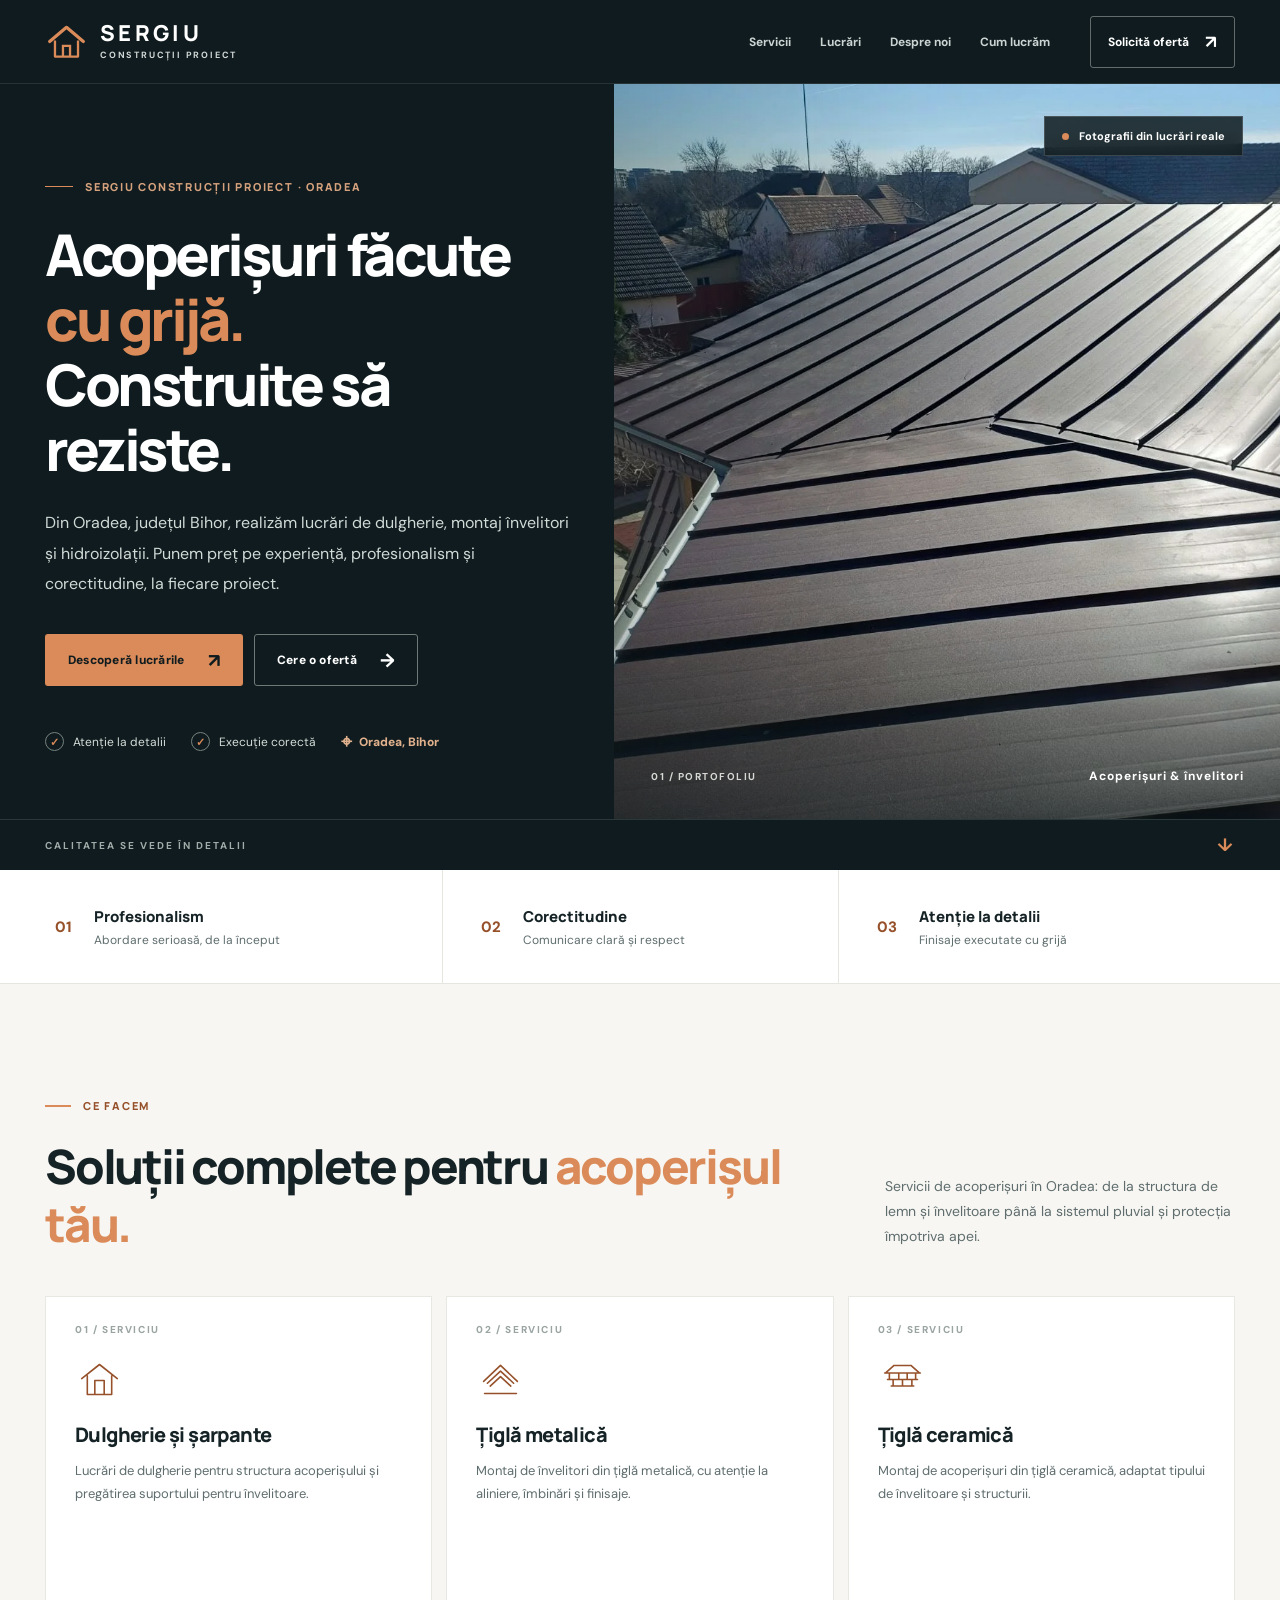
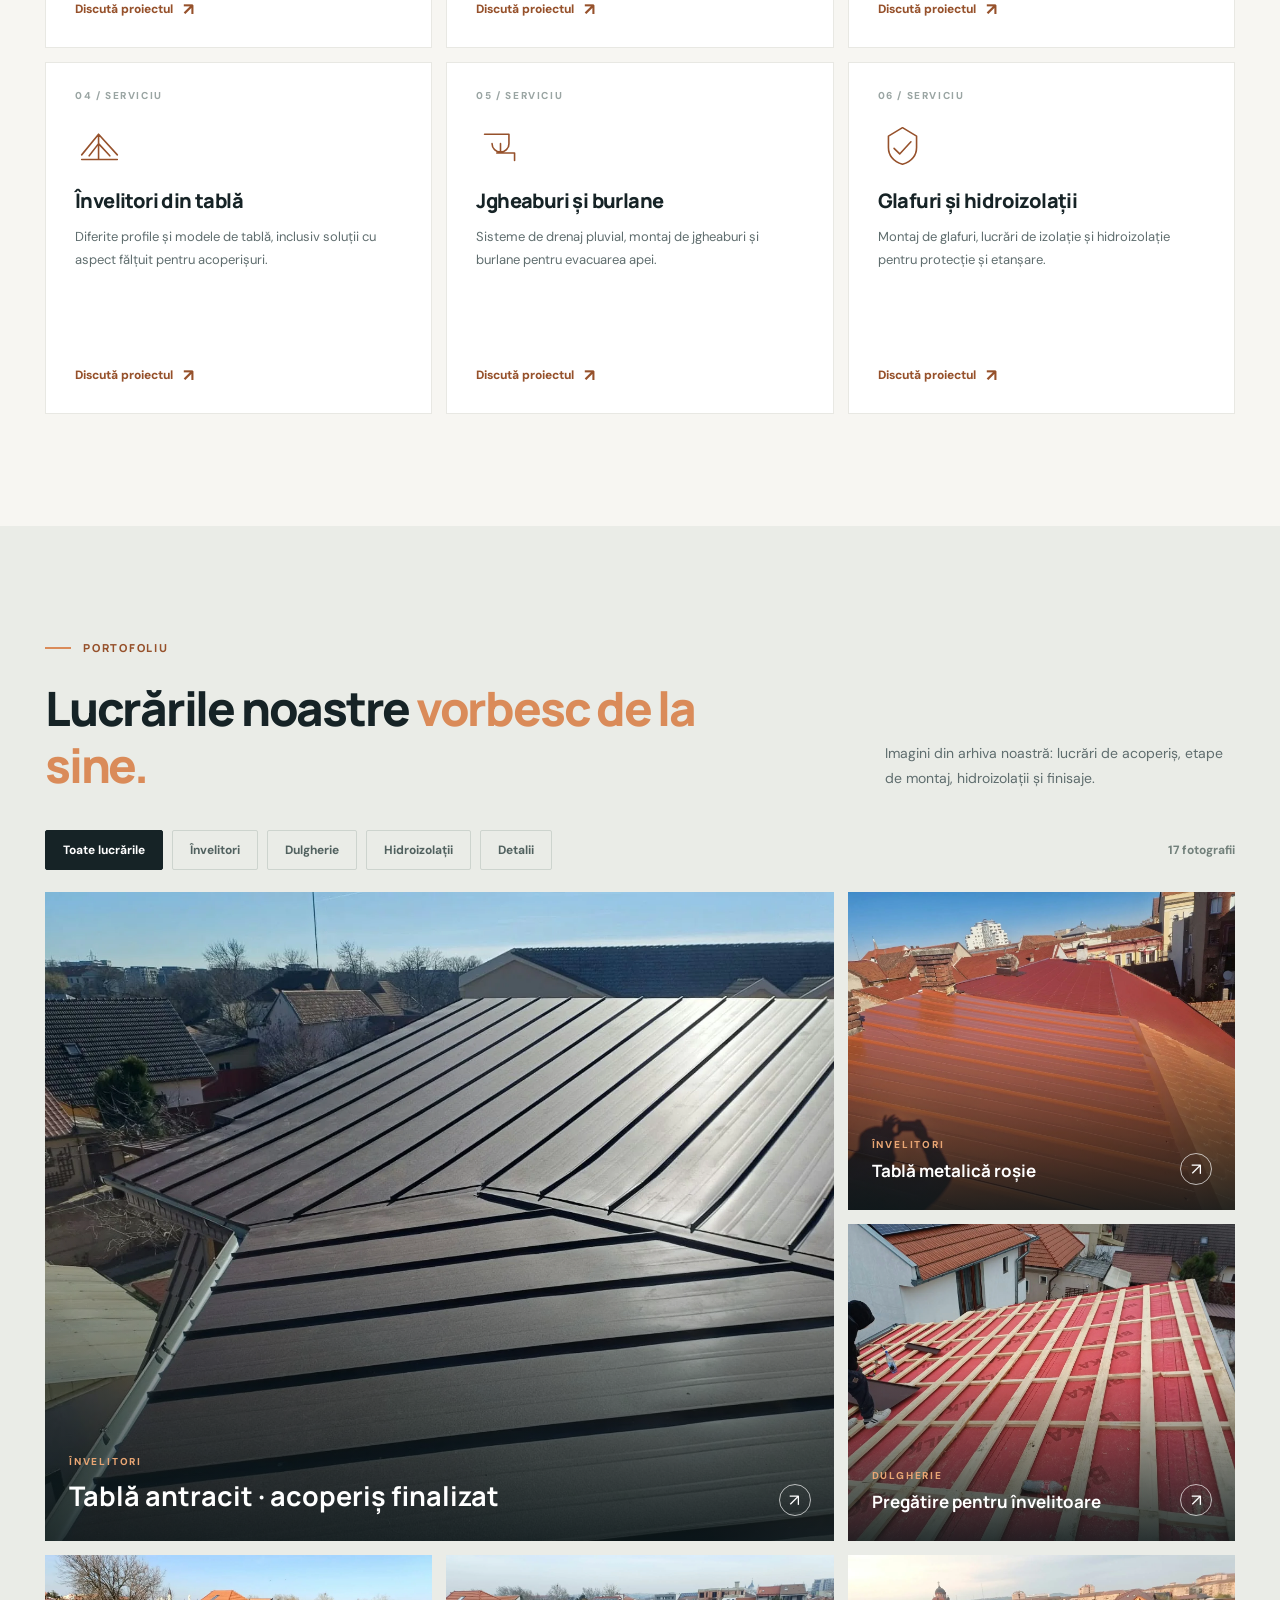
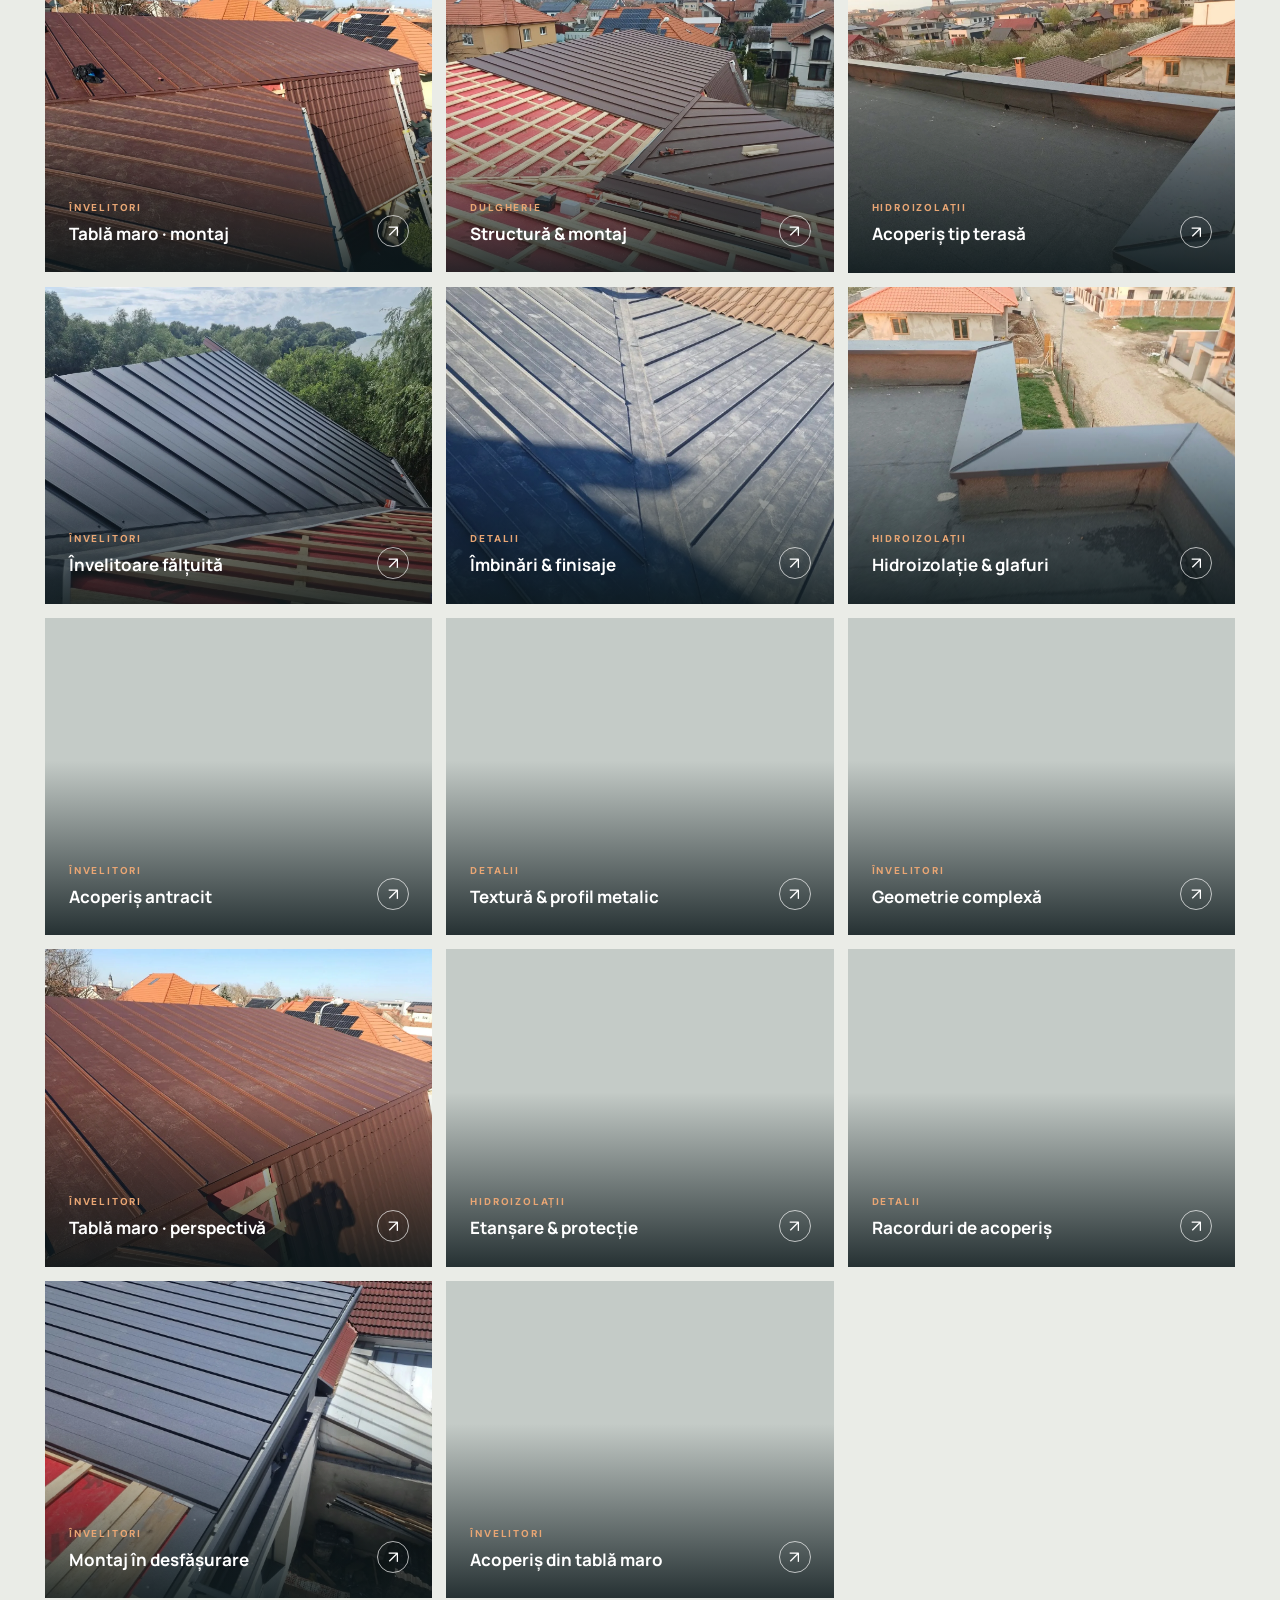
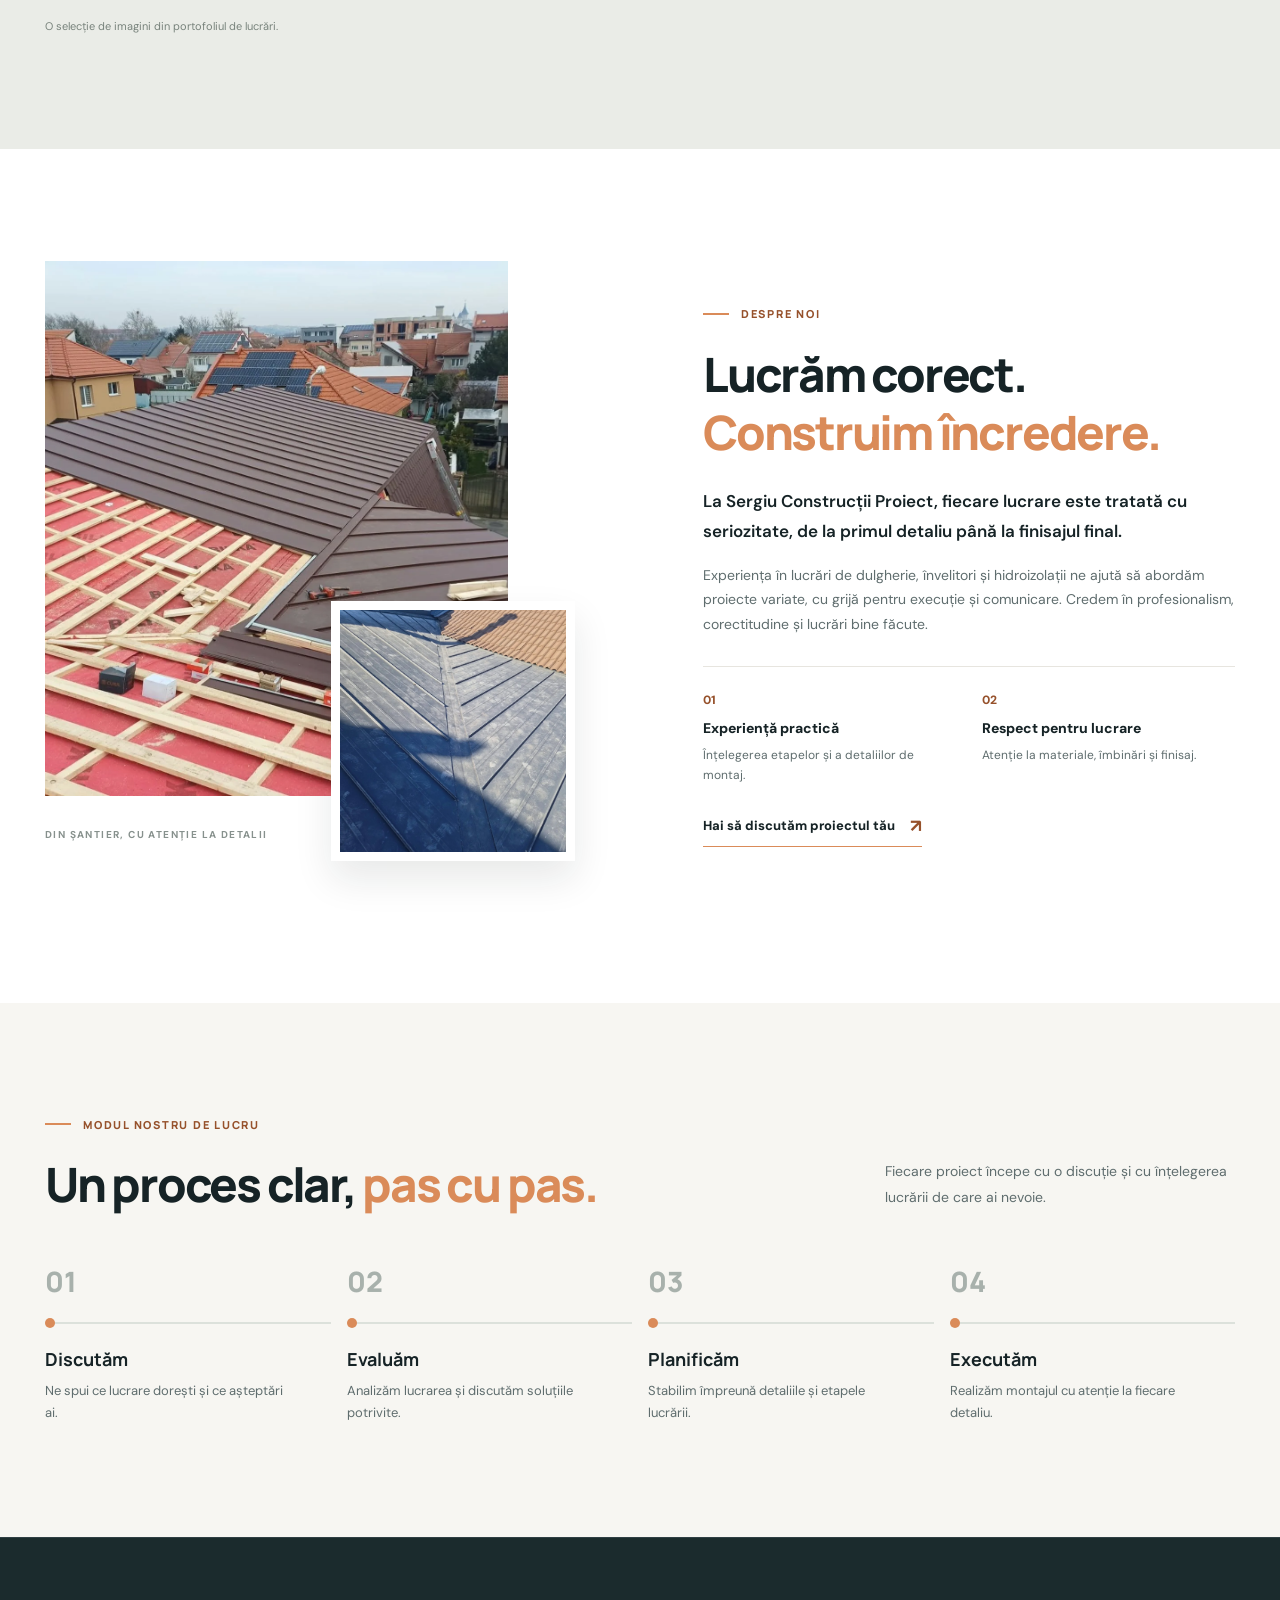
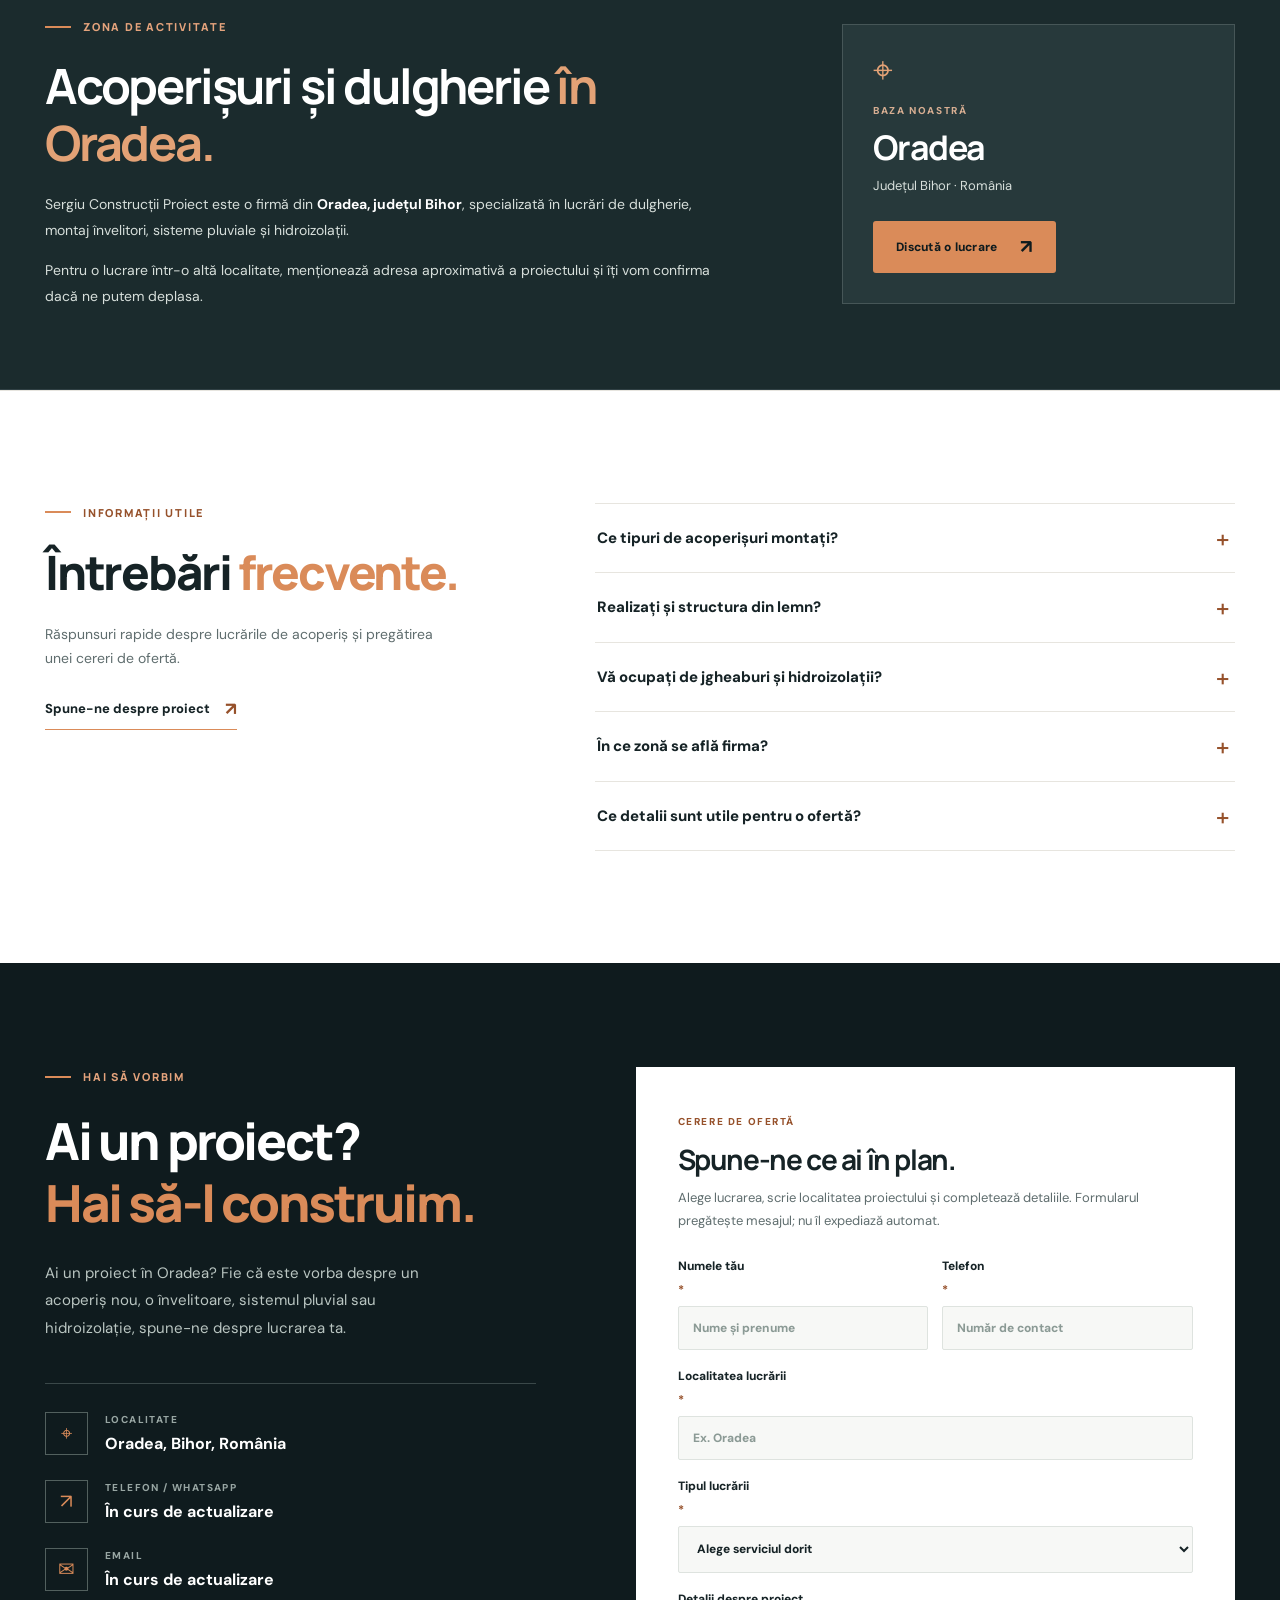
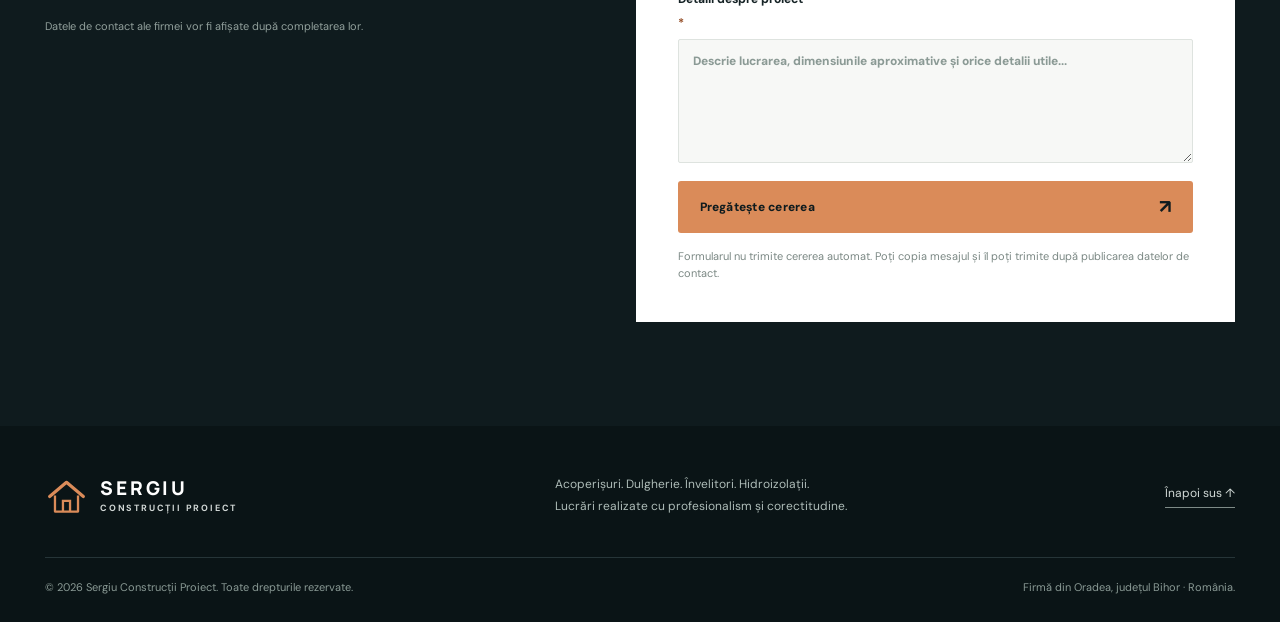
==== commit 2946f9c5: "Add Oradea local SEO, service area and quote city" ====
--- a/index.html
+++ b/index.html
@@ -4,15 +4,47 @@
   <meta charset="utf-8">
   <meta name="viewport" content="width=device-width,initial-scale=1">
   <meta name="theme-color" content="#152225">
-  <meta name="description" content="Sergiu Construcții Proiect – lucrări complete de dulgherie, montaj țiglă metalică și ceramică, acoperișuri din tablă, jgheaburi, burlane, glafuri și hidroizolații.">
+  <meta name="description" content="Sergiu Construcții Proiect din Oradea, Bihor: dulgherie, montaj țiglă metalică și ceramică, învelitori din tablă, jgheaburi, burlane și hidroizolații.">
+  <link rel="canonical" href="https://domnup.github.io/sergiu_constructii/">
   <meta property="og:type" content="website">
+  <meta property="og:url" content="https://domnup.github.io/sergiu_constructii/">
   <meta property="og:locale" content="ro_RO">
-  <meta property="og:title" content="Sergiu Construcții Proiect | Acoperișuri & dulgherie">
-  <meta property="og:description" content="Experiență, profesionalism și corectitudine. Acoperișuri și lucrări de dulgherie, de la structură până la ultimul detaliu.">
+  <meta property="og:title" content="Acoperișuri în Oradea | Sergiu Construcții Proiect">
+  <meta property="og:description" content="Dulgherie, montaj învelitori din țiglă sau tablă, jgheaburi și hidroizolații. Sergiu Construcții Proiect, Oradea, Bihor.">
   <meta property="og:image" content="https://domnup.github.io/sergiu_constructii/assets/lucrare-16.webp">
   <meta property="og:image:alt" content="Acoperiș din tablă antracit, realizat de Sergiu Construcții Proiect">
   <meta name="twitter:card" content="summary_large_image">
-  <title>Sergiu Construcții Proiect | Acoperișuri, dulgherie și hidroizolații</title>
+  <title>Acoperișuri în Oradea | Sergiu Construcții Proiect</title>
+  <script type="application/ld+json">
+{
+  "@context": "https://schema.org",
+  "@graph": [
+    {
+      "@type": "WebSite",
+      "@id": "https://domnup.github.io/sergiu_constructii/#website",
+      "name": "Sergiu Construcții Proiect",
+      "url": "https://domnup.github.io/sergiu_constructii/",
+      "inLanguage": "ro-RO"
+    },
+    {
+      "@type": "Organization",
+      "@id": "https://domnup.github.io/sergiu_constructii/#organizatie",
+      "name": "Sergiu Construcții Proiect",
+      "url": "https://domnup.github.io/sergiu_constructii/",
+      "description": "Lucrări de dulgherie, montaj învelitori, sisteme pluviale, glafuri, izolații și hidroizolații.",
+      "areaServed": {
+        "@type": "City",
+        "name": "Oradea",
+        "containedInPlace": {
+          "@type": "AdministrativeArea",
+          "name": "Bihor"
+        }
+      },
+      "image": "https://domnup.github.io/sergiu_constructii/assets/lucrare-16.webp"
+    }
+  ]
+}
+  </script>
   <link rel="icon" type="image/svg+xml" href="assets/favicon.svg">
   <link rel="preload" as="image" href="assets/lucrare-16.webp">
   <link rel="stylesheet" href="styles.css">
@@ -42,11 +74,11 @@
     <section class="hero" aria-labelledby="hero-title">
       <div class="hero-inner">
         <div class="hero-copy">
-          <div class="eyebrow eyebrow-light"><span class="eyebrow-rule"></span> SERGIU CONSTRUCȚII PROIECT</div>
+          <div class="eyebrow eyebrow-light"><span class="eyebrow-rule"></span> SERGIU CONSTRUCȚII PROIECT · ORADEA</div>
           <h1 id="hero-title">Acoperișuri făcute <em>cu grijă.</em><br>Construite să reziste.</h1>
-          <p>Lucrări complete de dulgherie, montaj învelitori și hidroizolații. Punem preț pe experiență, profesionalism și corectitudine, la fiecare proiect.</p>
+          <p>Din Oradea, județul Bihor, realizăm lucrări de dulgherie, montaj învelitori și hidroizolații. Punem preț pe experiență, profesionalism și corectitudine, la fiecare proiect.</p>
           <div class="hero-actions"><a class="button button-accent" href="#lucrari">Descoperă lucrările <span aria-hidden="true">↗</span></a><a class="button button-outline" href="#contact">Cere o ofertă <span aria-hidden="true">→</span></a></div>
-          <div class="hero-highlights" aria-label="Valorile noastre"><span><span class="tiny-check">✓</span> Atenție la detalii</span><span><span class="tiny-check">✓</span> Execuție corectă</span></div>
+          <div class="hero-highlights" aria-label="Valorile noastre"><span><span class="tiny-check">✓</span> Atenție la detalii</span><span><span class="tiny-check">✓</span> Execuție corectă</span><span class="hero-location"><span aria-hidden="true">⌖</span> Oradea, Bihor</span></div>
         </div>
         <div class="hero-photo" role="img" aria-label="Acoperiș din tablă antracit, cu îmbinări executate pe mai multe pante">
           <div class="hero-photo-tag"><span class="dot"></span> Fotografii din lucrări reale</div>
@@ -66,7 +98,7 @@
 
     <section class="section services" id="servicii" aria-labelledby="services-title">
       <div class="container">
-        <div class="section-intro"><div><p class="section-kicker"><span></span> CE FACEM</p><h2 id="services-title">Soluții complete pentru <em>acoperișul tău.</em></h2></div><p class="intro-aside">De la structura de lemn și învelitoare până la sistemul pluvial și protecția împotriva apei.</p></div>
+        <div class="section-intro"><div><p class="section-kicker"><span></span> CE FACEM</p><h2 id="services-title">Soluții complete pentru <em>acoperișul tău.</em></h2></div><p class="intro-aside">Servicii de acoperișuri în Oradea: de la structura de lemn și învelitoare până la sistemul pluvial și protecția împotriva apei.</p></div>
         <div class="services-grid">
           <article class="service-card"><div class="service-number">01 / SERVICIU</div><div class="service-icon" aria-hidden="true"><svg viewBox="0 0 48 48"><path d="m5 23 19-15 19 15M11 20v20h26V20M19 40V25h10v15"/></svg></div><h3>Dulgherie și șarpante</h3><p>Lucrări de dulgherie pentru structura acoperișului și pregătirea suportului pentru învelitoare.</p><a href="#contact" data-service="Dulgherie și șarpante" aria-label="Solicită ofertă pentru dulgherie și șarpante">Discută proiectul <span aria-hidden="true">↗</span></a></article>
           <article class="service-card"><div class="service-number">02 / SERVICIU</div><div class="service-icon" aria-hidden="true"><svg viewBox="0 0 48 48"><path d="M6 26 24 9l18 17M10 28l14-13 14 13M13 31l11-10 11 10M7 39h34"/></svg></div><h3>Țiglă metalică</h3><p>Montaj de învelitori din țiglă metalică, cu atenție la aliniere, îmbinări și finisaje.</p><a href="#contact" data-service="Țiglă metalică" aria-label="Solicită ofertă pentru țiglă metalică">Discută proiectul <span aria-hidden="true">↗</span></a></article>
@@ -115,6 +147,24 @@
     <section class="section process-section" id="proces" aria-labelledby="process-title"><div class="container"><div class="section-intro process-intro"><div><p class="section-kicker"><span></span> MODUL NOSTRU DE LUCRU</p><h2 id="process-title">Un proces clar, <em>pas cu pas.</em></h2></div><p class="intro-aside">Fiecare proiect începe cu o discuție și cu înțelegerea lucrării de care ai nevoie.</p></div><div class="steps-grid"><div class="step"><span class="step-no">01</span><div class="step-line"></div><h3>Discutăm</h3><p>Ne spui ce lucrare dorești și ce așteptări ai.</p></div><div class="step"><span class="step-no">02</span><div class="step-line"></div><h3>Evaluăm</h3><p>Analizăm lucrarea și discutăm soluțiile potrivite.</p></div><div class="step"><span class="step-no">03</span><div class="step-line"></div><h3>Planificăm</h3><p>Stabilim împreună detaliile și etapele lucrării.</p></div><div class="step"><span class="step-no">04</span><div class="step-line"></div><h3>Executăm</h3><p>Realizăm montajul cu atenție la fiecare detaliu.</p></div></div></div></section>
 
 
+    <section class="service-area-section" id="zona" aria-labelledby="area-title">
+      <div class="container service-area-inner">
+        <div class="service-area-copy">
+          <p class="section-kicker section-kicker-light"><span></span> ZONA DE ACTIVITATE</p>
+          <h2 id="area-title">Acoperișuri și dulgherie <em>în Oradea.</em></h2>
+          <p>Sergiu Construcții Proiect este o firmă din <strong>Oradea, județul Bihor</strong>, specializată în lucrări de dulgherie, montaj învelitori, sisteme pluviale și hidroizolații.</p>
+          <p>Pentru o lucrare într-o altă localitate, menționează adresa aproximativă a proiectului și îți vom confirma dacă ne putem deplasa.</p>
+        </div>
+        <div class="service-area-side">
+          <span class="area-pin" aria-hidden="true">⌖</span>
+          <span class="area-overline">BAZA NOASTRĂ</span>
+          <strong>Oradea</strong>
+          <span>Județul Bihor · România</span>
+          <a class="button button-accent" href="#contact">Discută o lucrare <span aria-hidden="true">↗</span></a>
+        </div>
+      </div>
+    </section>
+
     <section class="section faq-section" id="intrebari" aria-labelledby="faq-title">
       <div class="container faq-grid">
         <div class="faq-intro">
@@ -137,6 +187,10 @@
             <p>Da. Executăm montaj de jgheaburi, burlane și glafuri, precum și lucrări de izolație și hidroizolație.</p>
           </details>
           <details>
+            <summary>În ce zonă se află firma?</summary>
+            <p>Firma este din Oradea, județul Bihor. Pentru lucrări în afara orașului, menționează localitatea proiectului pentru confirmarea disponibilității.</p>
+          </details>
+          <details>
             <summary>Ce detalii sunt utile pentru o ofertă?</summary>
             <p>Menționează tipul lucrării, localitatea, dimensiunile aproximative, materialele dorite și orice particularități. Formularul de mai jos pregătește mesajul; expedierea automată nu este încă activă.</p>
           </details>
@@ -144,10 +198,10 @@
       </div>
     </section>
 
-    <section class="contact-section" id="contact" aria-labelledby="contact-title"><div class="container contact-grid"><div class="contact-info"><p class="section-kicker section-kicker-light"><span></span> HAI SĂ VORBIM</p><h2 id="contact-title">Ai un proiect?<br><em>Hai să-l construim.</em></h2><p>Fie că este vorba despre un acoperiș nou, o învelitoare, sistemul pluvial sau hidroizolație, spune-ne despre lucrarea ta.</p><div class="contact-rule"></div><div class="contact-details"><div class="contact-detail"><span class="contact-detail-icon" aria-hidden="true">↗</span><div><small>TELEFON / WHATSAPP</small><strong id="contact-phone-display">În curs de actualizare</strong></div></div><div class="contact-detail"><span class="contact-detail-icon" aria-hidden="true">✉</span><div><small>EMAIL</small><strong id="contact-email-display">În curs de actualizare</strong></div></div></div><p class="contact-small-note">Datele de contact ale firmei vor fi afișate după completarea lor.</p></div><div class="contact-form-panel"><span class="form-eyebrow">CERERE DE OFERTĂ</span><h3>Spune-ne ce ai în plan.</h3><p>Alege lucrarea și completează detaliile. Formularul pregătește mesajul; nu îl expediază automat.</p><form id="quote-form"><div class="form-row"><label for="full-name">Numele tău <span>*</span><input type="text" id="full-name" name="name" autocomplete="name" placeholder="Nume și prenume" required maxlength="90"></label><label for="phone">Telefon <span>*</span><input type="tel" id="phone" name="phone" autocomplete="tel" placeholder="Număr de contact" required maxlength="35"></label></div><label for="service">Tipul lucrării <span>*</span><select id="service" name="service" required><option value="" disabled selected>Alege serviciul dorit</option><option>Dulgherie și șarpante</option><option>Țiglă metalică</option><option>Țiglă ceramică</option><option>Învelitori din tablă</option><option>Jgheaburi și burlane</option><option>Glafuri, izolații și hidroizolații</option><option>Altă lucrare</option></select></label><label for="details">Detalii despre proiect <span>*</span><textarea id="details" name="details" placeholder="Descrie lucrarea, dimensiunile aproximative și orice detalii utile..." rows="5" minlength="10" maxlength="1500" required></textarea></label><button class="button button-accent form-submit" type="submit"><span id="form-button-label">Pregătește cererea</span><span aria-hidden="true">↗</span></button><p class="form-helper" id="form-helper">Formularul nu trimite cererea automat. Poți copia mesajul și îl poți trimite după publicarea datelor de contact.</p><div class="form-result" id="form-result" hidden><label for="generated-message">Mesajul tău este pregătit:</label><textarea id="generated-message" readonly rows="7"></textarea><button class="copy-button" id="copy-message" type="button">Copiază mesajul <span aria-hidden="true">⧉</span></button><p class="form-status" id="form-status" aria-live="polite"></p></div></form></div></div></section>
+    <section class="contact-section" id="contact" aria-labelledby="contact-title"><div class="container contact-grid"><div class="contact-info"><p class="section-kicker section-kicker-light"><span></span> HAI SĂ VORBIM</p><h2 id="contact-title">Ai un proiect?<br><em>Hai să-l construim.</em></h2><p>Ai un proiect în Oradea? Fie că este vorba despre un acoperiș nou, o învelitoare, sistemul pluvial sau hidroizolație, spune-ne despre lucrarea ta.</p><div class="contact-rule"></div><div class="contact-details"><div class="contact-detail"><span class="contact-detail-icon" aria-hidden="true">⌖</span><div><small>LOCALITATE</small><strong>Oradea, Bihor, România</strong></div></div><div class="contact-detail"><span class="contact-detail-icon" aria-hidden="true">↗</span><div><small>TELEFON / WHATSAPP</small><strong id="contact-phone-display">În curs de actualizare</strong></div></div><div class="contact-detail"><span class="contact-detail-icon" aria-hidden="true">✉</span><div><small>EMAIL</small><strong id="contact-email-display">În curs de actualizare</strong></div></div></div><p class="contact-small-note">Datele de contact ale firmei vor fi afișate după completarea lor.</p></div><div class="contact-form-panel"><span class="form-eyebrow">CERERE DE OFERTĂ</span><h3>Spune-ne ce ai în plan.</h3><p>Alege lucrarea, scrie localitatea proiectului și completează detaliile. Formularul pregătește mesajul; nu îl expediază automat.</p><form id="quote-form"><div class="form-row"><label for="full-name">Numele tău <span>*</span><input type="text" id="full-name" name="name" autocomplete="name" placeholder="Nume și prenume" required maxlength="90"></label><label for="phone">Telefon <span>*</span><input type="tel" id="phone" name="phone" autocomplete="tel" placeholder="Număr de contact" required maxlength="35"></label></div><label for="work-city">Localitatea lucrării <span>*</span><input type="text" id="work-city" name="work-city" autocomplete="address-level2" placeholder="Ex. Oradea" maxlength="100" required></label><label for="service">Tipul lucrării <span>*</span><select id="service" name="service" required><option value="" disabled selected>Alege serviciul dorit</option><option>Dulgherie și șarpante</option><option>Țiglă metalică</option><option>Țiglă ceramică</option><option>Învelitori din tablă</option><option>Jgheaburi și burlane</option><option>Glafuri, izolații și hidroizolații</option><option>Altă lucrare</option></select></label><label for="details">Detalii despre proiect <span>*</span><textarea id="details" name="details" placeholder="Descrie lucrarea, dimensiunile aproximative și orice detalii utile..." rows="5" minlength="10" maxlength="1500" required></textarea></label><button class="button button-accent form-submit" type="submit"><span id="form-button-label">Pregătește cererea</span><span aria-hidden="true">↗</span></button><p class="form-helper" id="form-helper">Formularul nu trimite cererea automat. Poți copia mesajul și îl poți trimite după publicarea datelor de contact.</p><div class="form-result" id="form-result" hidden><label for="generated-message">Mesajul tău este pregătit:</label><textarea id="generated-message" readonly rows="7"></textarea><button class="copy-button" id="copy-message" type="button">Copiază mesajul <span aria-hidden="true">⧉</span></button><p class="form-status" id="form-status" aria-live="polite"></p></div></form></div></div></section>
   </main>
 
-  <footer class="site-footer"><div class="container footer-top"><a class="brand footer-brand" href="#sus" aria-label="Sergiu Construcții Proiect – sus"><span class="brand-mark" aria-hidden="true"><svg viewBox="0 0 44 44" fill="none"><path d="M3 22 22 6l19 16" stroke="currentColor" stroke-width="3.6" stroke-linecap="round" stroke-linejoin="round"/><path d="M9 21v18h26V21" stroke="currentColor" stroke-width="2.6" stroke-linejoin="round"/><path d="M18 39V27h8v12" stroke="currentColor" stroke-width="2.6"/></svg></span><span class="brand-words"><strong>SERGIU</strong><small>CONSTRUCȚII PROIECT</small></span></a><p>Acoperișuri. Dulgherie. Învelitori. Hidroizolații.<br>Lucrări realizate cu profesionalism și corectitudine.</p><a class="back-top" href="#sus">Înapoi sus ↑</a></div><div class="container footer-bottom"><span>© <span id="copyright-year">2026</span> Sergiu Construcții Proiect. Toate drepturile rezervate.</span><span>Lucrări complete, de la structură la finisaj.</span></div></footer>
+  <footer class="site-footer"><div class="container footer-top"><a class="brand footer-brand" href="#sus" aria-label="Sergiu Construcții Proiect – sus"><span class="brand-mark" aria-hidden="true"><svg viewBox="0 0 44 44" fill="none"><path d="M3 22 22 6l19 16" stroke="currentColor" stroke-width="3.6" stroke-linecap="round" stroke-linejoin="round"/><path d="M9 21v18h26V21" stroke="currentColor" stroke-width="2.6" stroke-linejoin="round"/><path d="M18 39V27h8v12" stroke="currentColor" stroke-width="2.6"/></svg></span><span class="brand-words"><strong>SERGIU</strong><small>CONSTRUCȚII PROIECT</small></span></a><p>Acoperișuri. Dulgherie. Învelitori. Hidroizolații.<br>Lucrări realizate cu profesionalism și corectitudine.</p><a class="back-top" href="#sus">Înapoi sus ↑</a></div><div class="container footer-bottom"><span>© <span id="copyright-year">2026</span> Sergiu Construcții Proiect. Toate drepturile rezervate.</span><span>Firmă din Oradea, județul Bihor · România.</span></div></footer>
 
   <dialog class="gallery-dialog" id="gallery-dialog" aria-label="Fotografie din portofoliu"><div class="dialog-content"><button class="dialog-close" id="dialog-close" type="button" aria-label="Închide fotografia">✕</button><button class="dialog-arrow dialog-prev" id="dialog-prev" type="button" aria-label="Fotografia precedentă">‹</button><figure><img id="dialog-image" width="1600" height="1200" decoding="async" src="assets/lucrare-16.webp" alt=""><figcaption><span id="dialog-caption"></span><span id="dialog-count"></span></figcaption></figure><button class="dialog-arrow dialog-next" id="dialog-next" type="button" aria-label="Fotografia următoare">›</button></div></dialog>
 </body>
--- a/styles.css
+++ b/styles.css
@@ -48,3 +48,27 @@
 .faq-questions details p{font-size:13px;line-height:1.85;color:var(--muted);padding:0 25px 24px 2px}
 .faq-questions summary:focus-visible{outline:3px solid var(--copper);outline-offset:3px}
 @media(max-width:680px){.faq-grid{grid-template-columns:1fr;gap:28px}.faq-questions summary{font-size:14px}}
+
+/* Local visibility: honest Oradea/Bihor location without displaying an unverified street address. */
+.hero-location{display:inline-flex;align-items:center;gap:7px;color:#e1b18e;font-weight:800}
+.hero-location span{font-size:19px;line-height:1}
+.service-area-section{background:#1b2b2d;color:#fff;padding:79px 0;border-top:1px solid #304044;border-bottom:1px solid #304044}
+.service-area-inner{display:grid;grid-template-columns:minmax(0,1.15fr) minmax(260px,.65fr);align-items:center;gap:clamp(35px,8vw,110px)}
+.service-area-copy h2{font-family:var(--font-display);font-size:clamp(33px,3.8vw,54px);line-height:1.16;letter-spacing:-.045em;max-width:710px;margin-bottom:21px}
+.service-area-copy h2 em{font-style:normal;color:#e3a276}
+.service-area-copy>p:not(.section-kicker){max-width:710px;font-size:14px;line-height:1.85;color:#d7dfdb;margin-top:14px}
+.service-area-copy strong{color:#fff}
+.service-area-side{min-height:255px;padding:28px 30px 30px;background:#27393b;border:1px solid #465657;display:flex;flex-direction:column;align-items:flex-start;gap:7px}
+.area-pin{font-size:35px;line-height:1;color:#e3a276;margin-bottom:9px}
+.area-overline{font-size:10px;font-weight:800;letter-spacing:.16em;color:#d7ae92}
+.service-area-side strong{font-family:var(--font-display);font-size:34px;letter-spacing:-.04em}
+.service-area-side>span:nth-last-of-type(1){font-size:13px;color:#d7dfdb}
+.service-area-side .button{margin-top:20px}
+@media(max-width:760px){.service-area-inner{grid-template-columns:1fr;gap:30px}.service-area-section{padding:62px 0}.service-area-side{min-height:0}}
+/* Fix inherited mobile overflow in the image + text About grid (min-content sizing). */
+@media(max-width:680px){
+  .about-grid{grid-template-columns:minmax(0,1fr)}
+  .about-visual,.about-content{min-width:0;width:100%}
+  .about-main-image{max-width:100%}
+  .about-pillars{grid-template-columns:repeat(2,minmax(0,1fr))}
+}
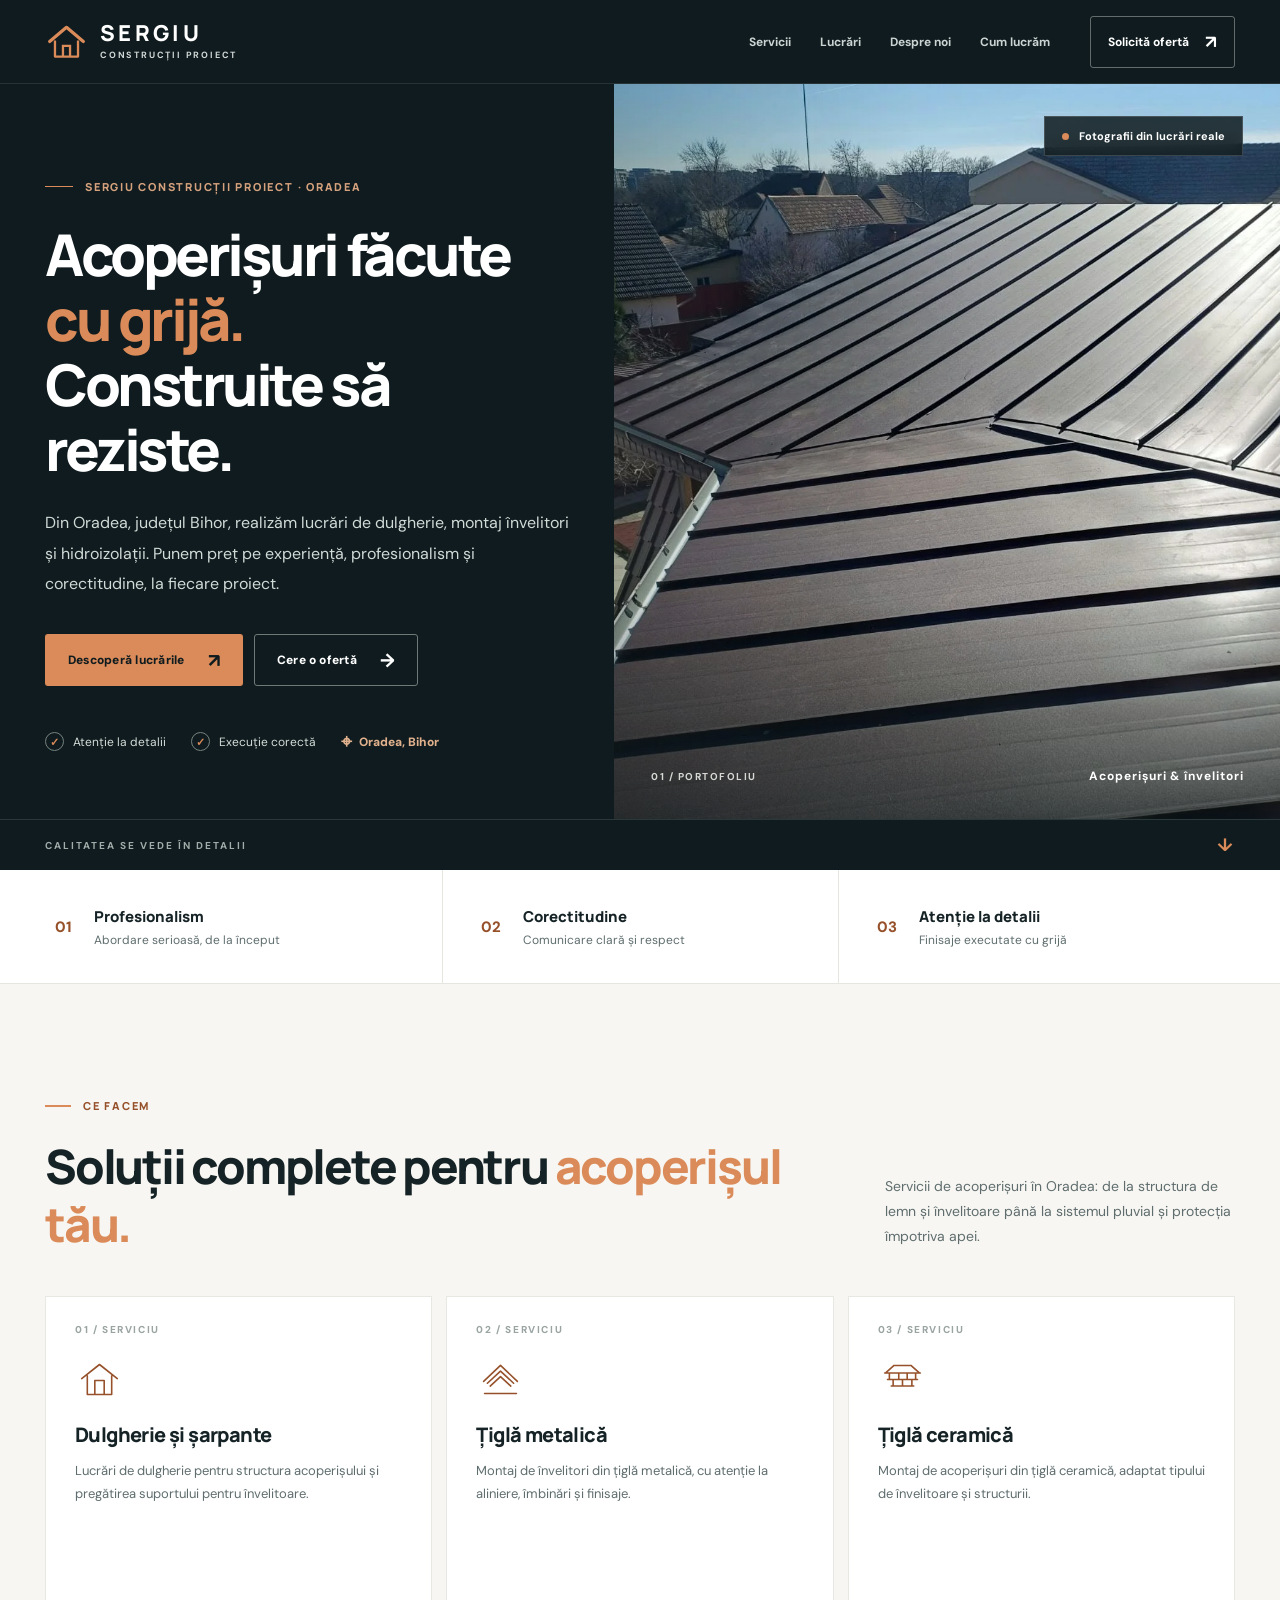
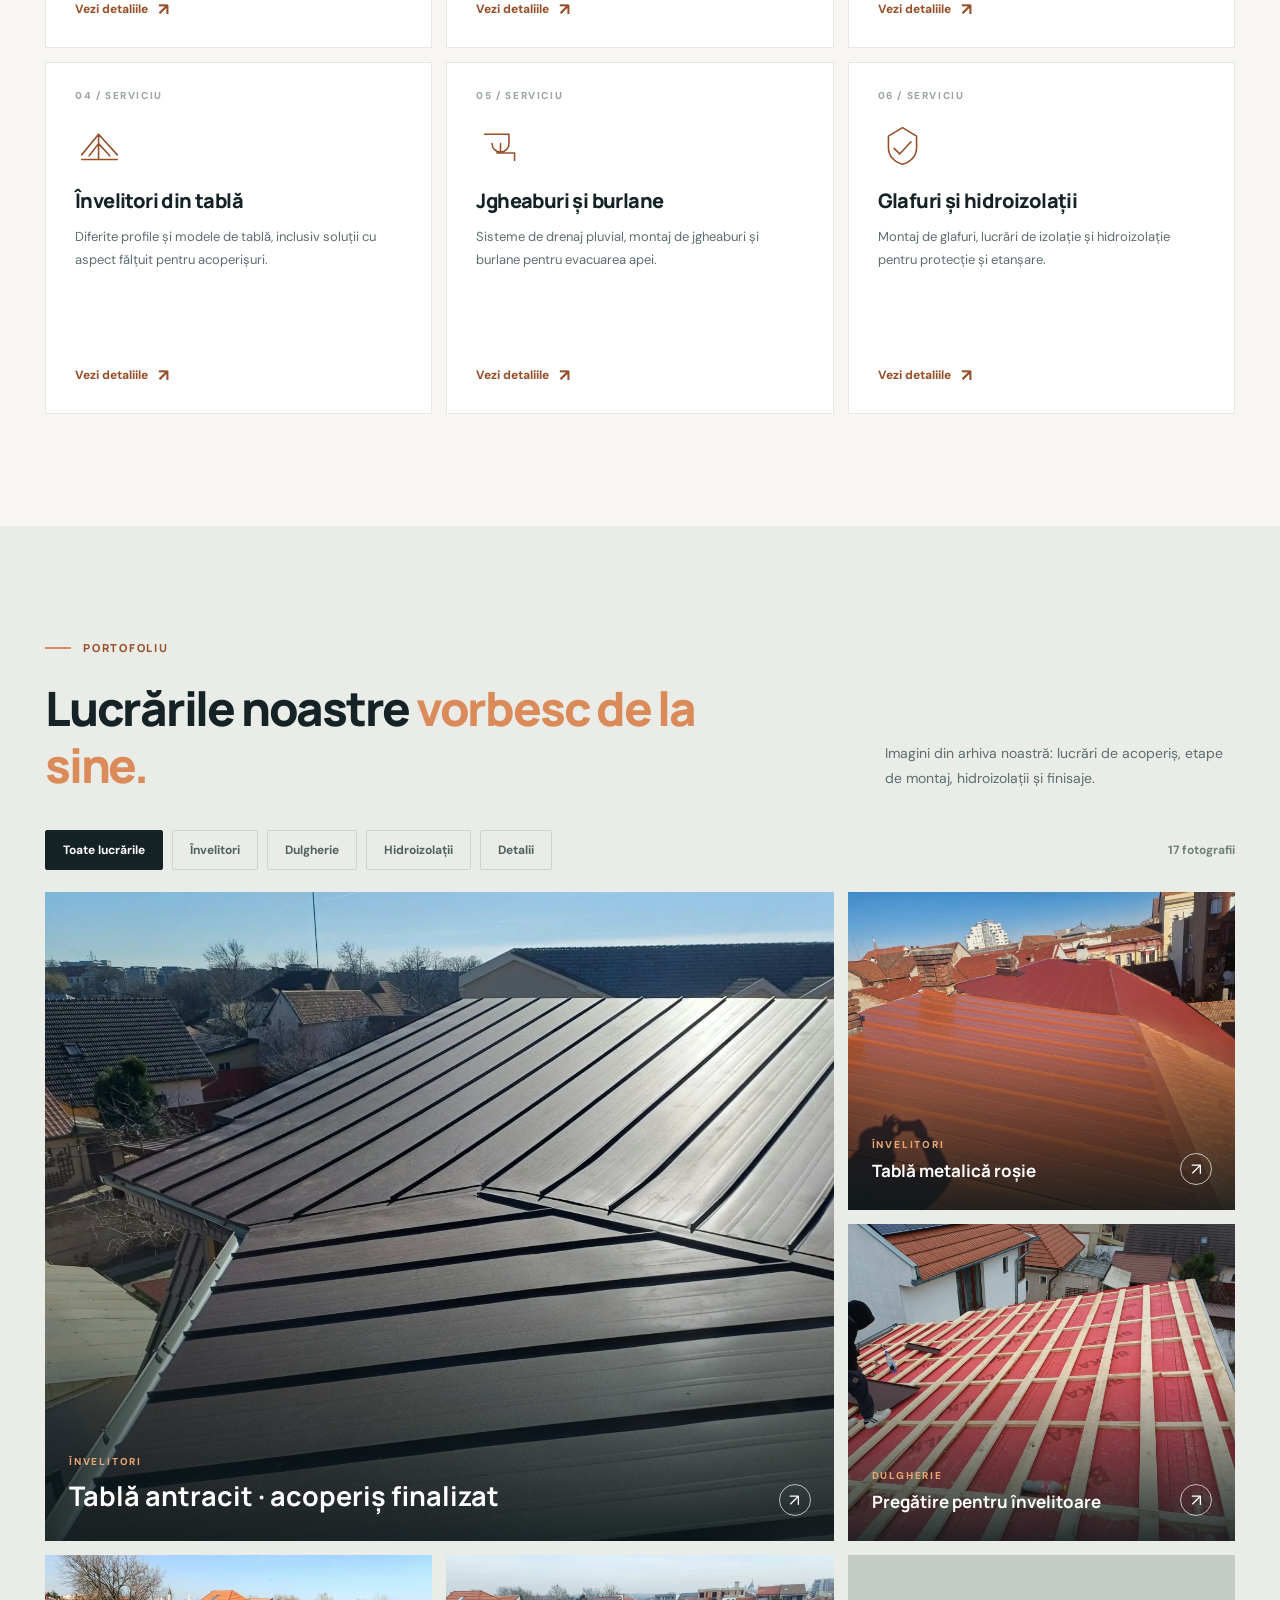
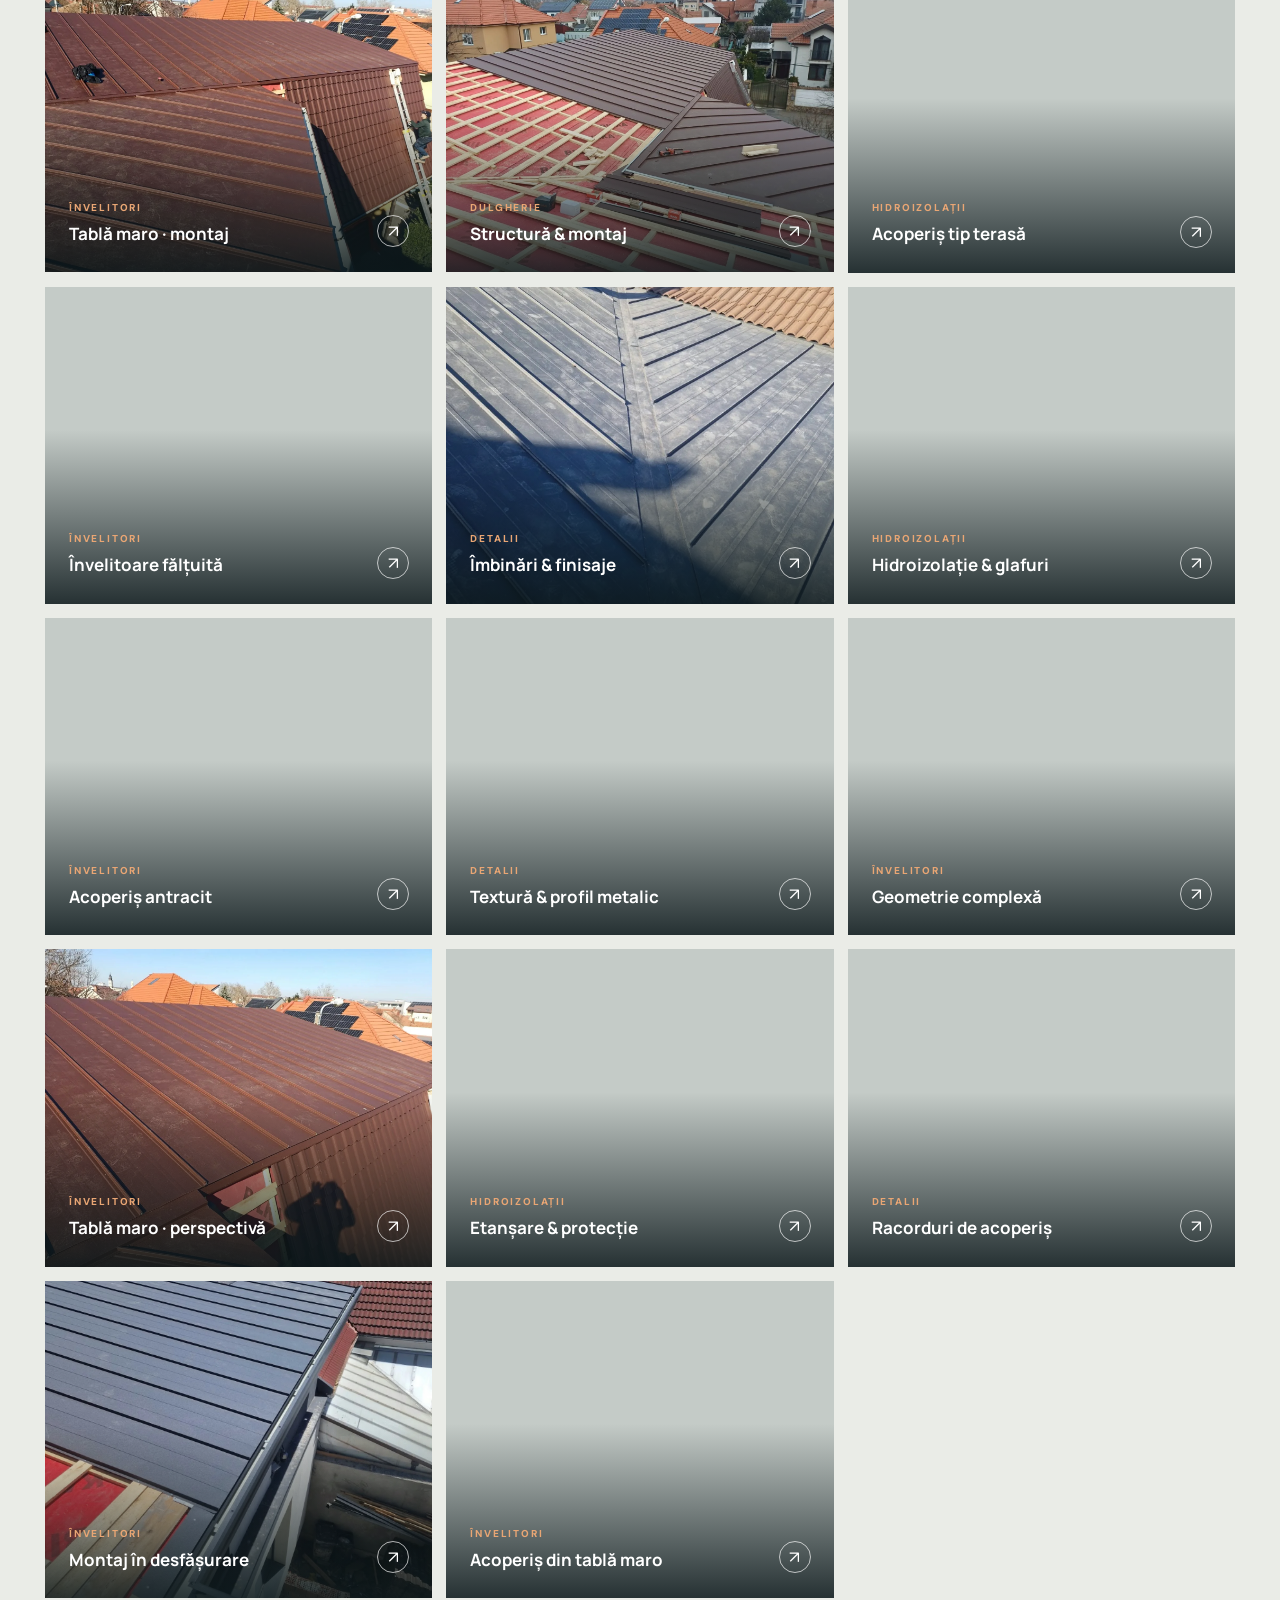
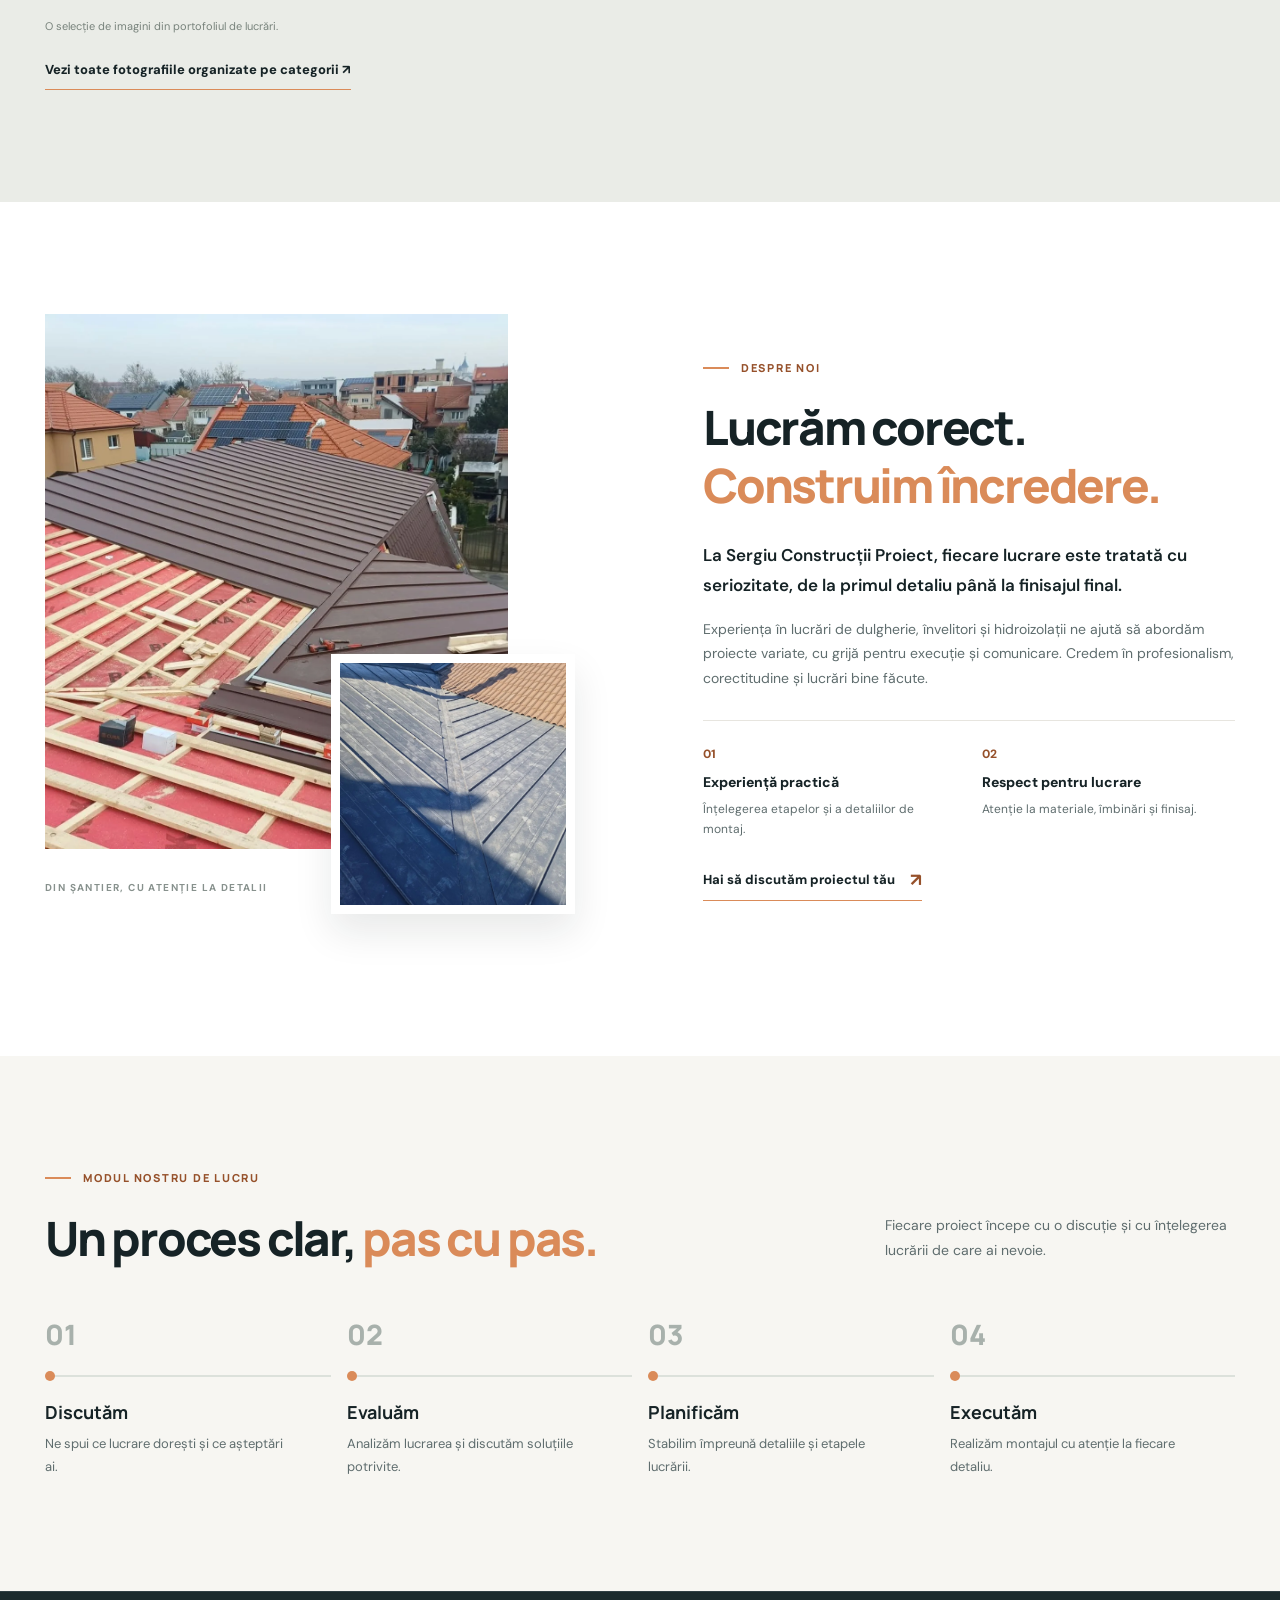
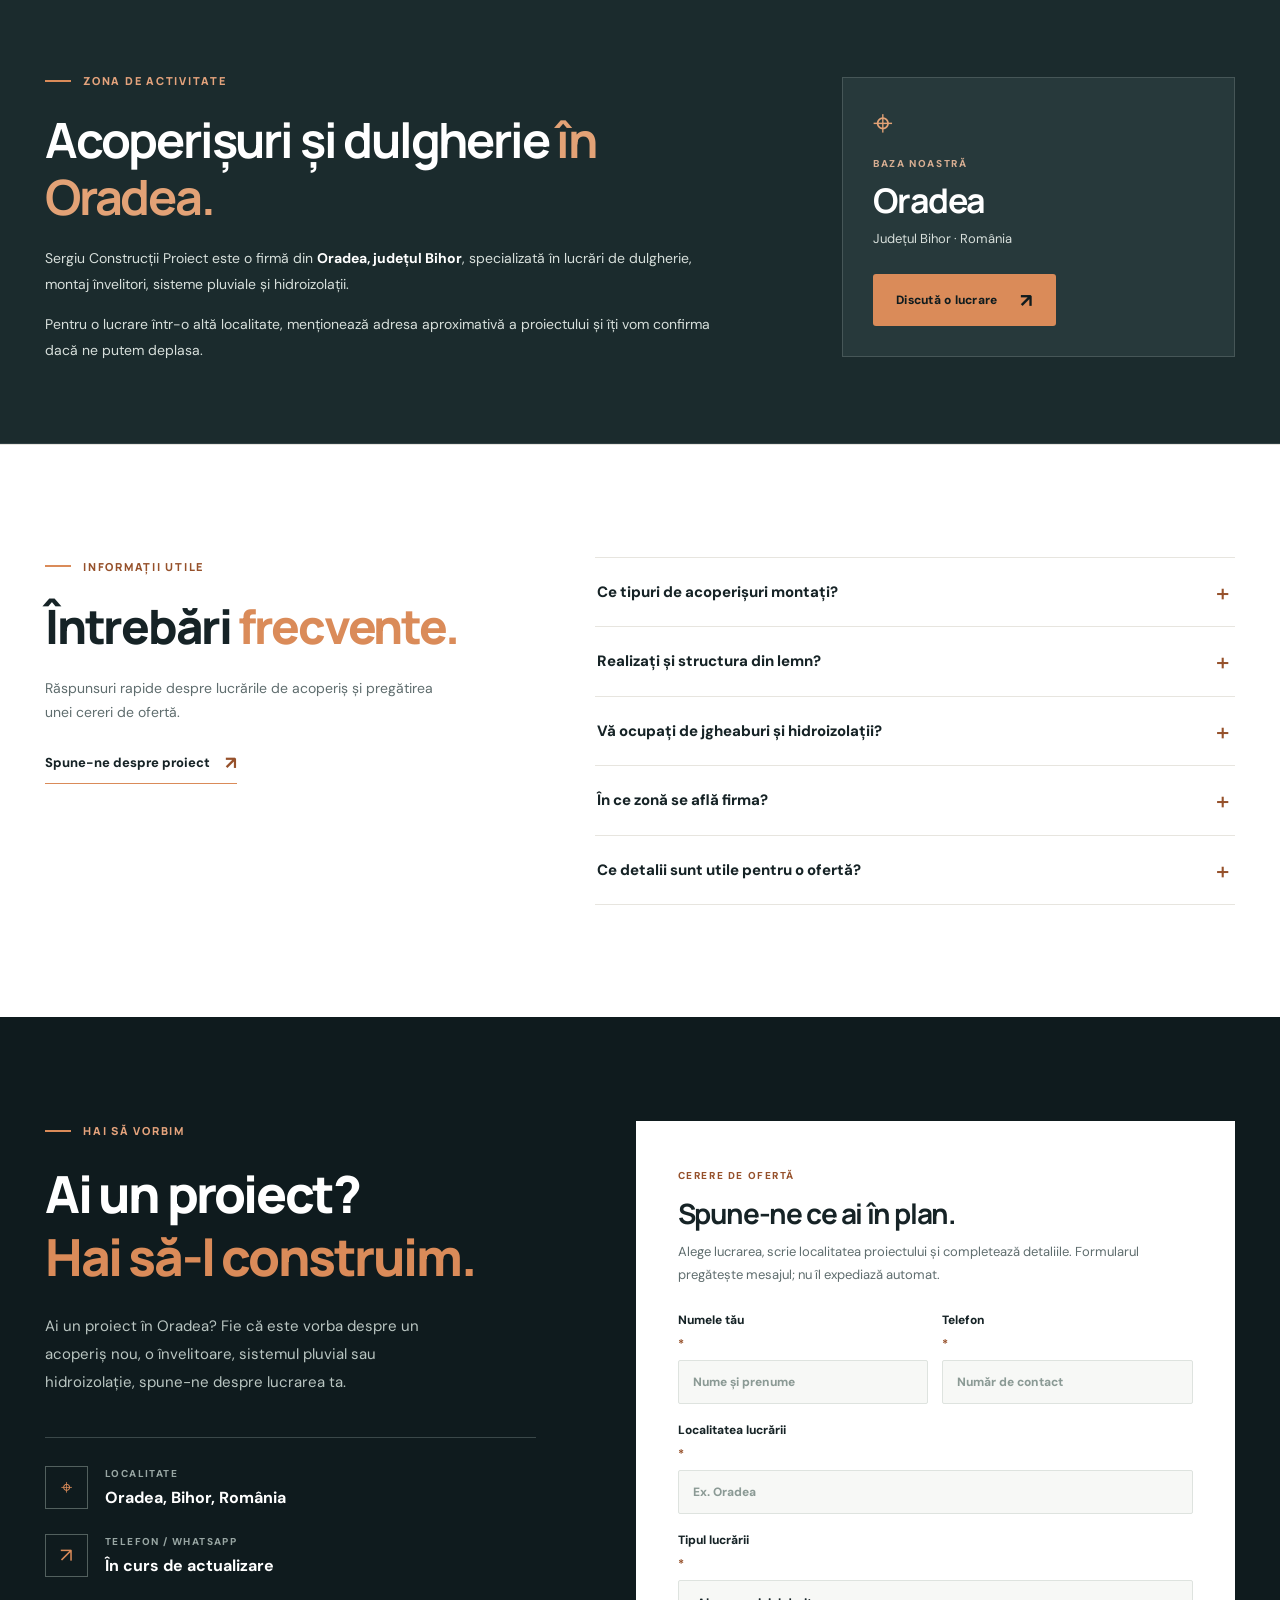
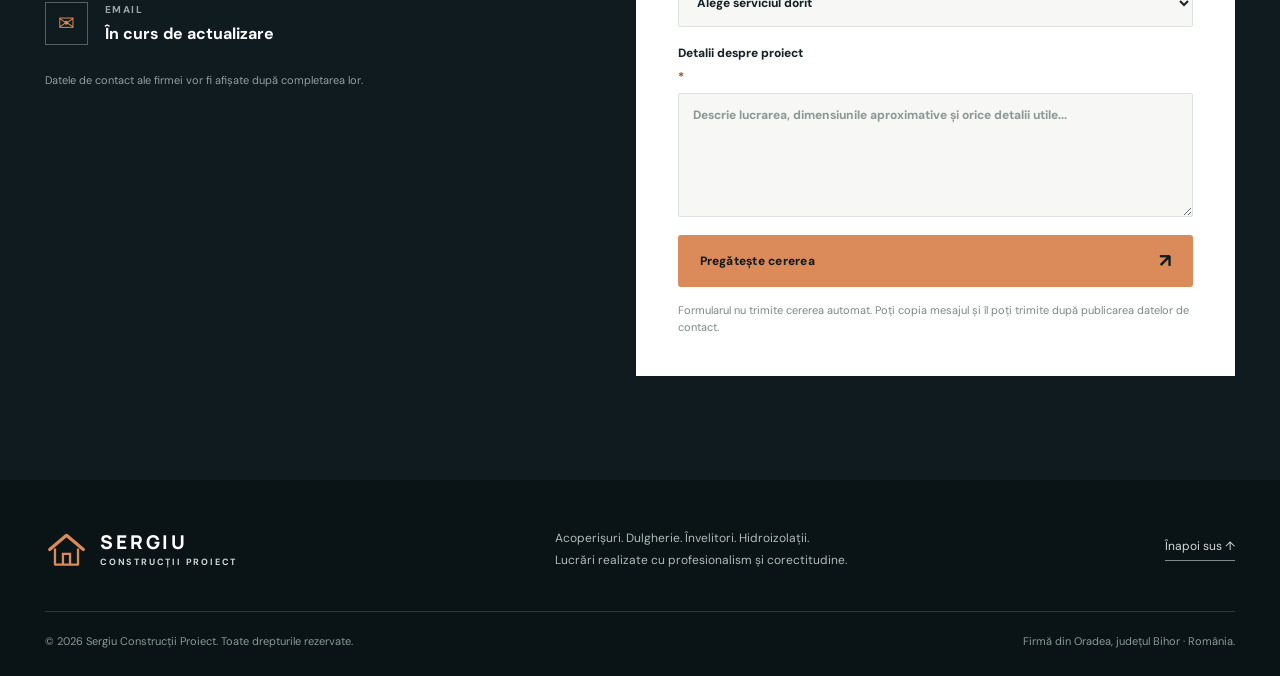
==== commit 3d82f33c: "Add service and portfolio website improvements: index.html" ====
--- a/index.html
+++ b/index.html
@@ -60,7 +60,7 @@
       </a>
       <nav class="primary-nav" id="primary-nav" aria-label="Navigare principală">
         <a href="#servicii">Servicii</a>
-        <a href="#lucrari">Lucrări</a>
+        <a href="portofoliu.html">Lucrări</a>
         <a href="#despre">Despre noi</a>
         <a href="#proces">Cum lucrăm</a>
         <a href="#contact" class="nav-mobile-contact">Solicită ofertă</a>
@@ -100,12 +100,12 @@
       <div class="container">
         <div class="section-intro"><div><p class="section-kicker"><span></span> CE FACEM</p><h2 id="services-title">Soluții complete pentru <em>acoperișul tău.</em></h2></div><p class="intro-aside">Servicii de acoperișuri în Oradea: de la structura de lemn și învelitoare până la sistemul pluvial și protecția împotriva apei.</p></div>
         <div class="services-grid">
-          <article class="service-card"><div class="service-number">01 / SERVICIU</div><div class="service-icon" aria-hidden="true"><svg viewBox="0 0 48 48"><path d="m5 23 19-15 19 15M11 20v20h26V20M19 40V25h10v15"/></svg></div><h3>Dulgherie și șarpante</h3><p>Lucrări de dulgherie pentru structura acoperișului și pregătirea suportului pentru învelitoare.</p><a href="#contact" data-service="Dulgherie și șarpante" aria-label="Solicită ofertă pentru dulgherie și șarpante">Discută proiectul <span aria-hidden="true">↗</span></a></article>
-          <article class="service-card"><div class="service-number">02 / SERVICIU</div><div class="service-icon" aria-hidden="true"><svg viewBox="0 0 48 48"><path d="M6 26 24 9l18 17M10 28l14-13 14 13M13 31l11-10 11 10M7 39h34"/></svg></div><h3>Țiglă metalică</h3><p>Montaj de învelitori din țiglă metalică, cu atenție la aliniere, îmbinări și finisaje.</p><a href="#contact" data-service="Țiglă metalică" aria-label="Solicită ofertă pentru țiglă metalică">Discută proiectul <span aria-hidden="true">↗</span></a></article>
-          <article class="service-card"><div class="service-number">03 / SERVICIU</div><div class="service-icon" aria-hidden="true"><svg viewBox="0 0 48 48"><path d="M5 17h38M8 24h32M12 31h24M6 17l9-8h18l9 8M10 17v7m10-7v7m9-7v7m9-7v7M14 24v7m10-7v7m10-7v7"/></svg></div><h3>Țiglă ceramică</h3><p>Montaj de acoperișuri din țiglă ceramică, adaptat tipului de învelitoare și structurii.</p><a href="#contact" data-service="Țiglă ceramică" aria-label="Solicită ofertă pentru țiglă ceramică">Discută proiectul <span aria-hidden="true">↗</span></a></article>
-          <article class="service-card"><div class="service-number">04 / SERVICIU</div><div class="service-icon" aria-hidden="true"><svg viewBox="0 0 48 48"><path d="m5 34 18-22 20 22M13 35l10-13 12 13M23 12v26M5 39h38"/></svg></div><h3>Învelitori din tablă</h3><p>Diferite profile și modele de tablă, inclusiv soluții cu aspect fălțuit pentru acoperișuri.</p><a href="#contact" data-service="Învelitori din tablă" aria-label="Solicită ofertă pentru învelitori din tablă">Discută proiectul <span aria-hidden="true">↗</span></a></article>
-          <article class="service-card"><div class="service-number">05 / SERVICIU</div><div class="service-icon" aria-hidden="true"><svg viewBox="0 0 48 48"><path d="M7 12h26v10a9 9 0 0 1-18 0M24 22v10h15v8M33 12v10M20 32h19"/></svg></div><h3>Jgheaburi și burlane</h3><p>Sisteme de drenaj pluvial, montaj de jgheaburi și burlane pentru evacuarea apei.</p><a href="#contact" data-service="Jgheaburi și burlane" aria-label="Solicită ofertă pentru jgheaburi și burlane">Discută proiectul <span aria-hidden="true">↗</span></a></article>
-          <article class="service-card"><div class="service-number">06 / SERVICIU</div><div class="service-icon" aria-hidden="true"><svg viewBox="0 0 48 48"><path d="m24 5 15 9v12c0 10-6 15-15 18C15 41 9 36 9 26V14l15-9ZM15 27l6 6 12-13"/></svg></div><h3>Glafuri și hidroizolații</h3><p>Montaj de glafuri, lucrări de izolație și hidroizolație pentru protecție și etanșare.</p><a href="#contact" data-service="Glafuri, izolații și hidroizolații" aria-label="Solicită ofertă pentru glafuri și hidroizolații">Discută proiectul <span aria-hidden="true">↗</span></a></article>
+          <article class="service-card"><div class="service-number">01 / SERVICIU</div><div class="service-icon" aria-hidden="true"><svg viewBox="0 0 48 48"><path d="m5 23 19-15 19 15M11 20v20h26V20M19 40V25h10v15"/></svg></div><h3>Dulgherie și șarpante</h3><p>Lucrări de dulgherie pentru structura acoperișului și pregătirea suportului pentru învelitoare.</p><a href="dulgherie-sarpante.html" data-service="Dulgherie și șarpante" aria-label="Solicită ofertă pentru dulgherie și șarpante">Vezi detaliile <span aria-hidden="true">↗</span></a></article>
+          <article class="service-card"><div class="service-number">02 / SERVICIU</div><div class="service-icon" aria-hidden="true"><svg viewBox="0 0 48 48"><path d="M6 26 24 9l18 17M10 28l14-13 14 13M13 31l11-10 11 10M7 39h34"/></svg></div><h3>Țiglă metalică</h3><p>Montaj de învelitori din țiglă metalică, cu atenție la aliniere, îmbinări și finisaje.</p><a href="tigla-metalica.html" data-service="Țiglă metalică" aria-label="Solicită ofertă pentru țiglă metalică">Vezi detaliile <span aria-hidden="true">↗</span></a></article>
+          <article class="service-card"><div class="service-number">03 / SERVICIU</div><div class="service-icon" aria-hidden="true"><svg viewBox="0 0 48 48"><path d="M5 17h38M8 24h32M12 31h24M6 17l9-8h18l9 8M10 17v7m10-7v7m9-7v7m9-7v7M14 24v7m10-7v7m10-7v7"/></svg></div><h3>Țiglă ceramică</h3><p>Montaj de acoperișuri din țiglă ceramică, adaptat tipului de învelitoare și structurii.</p><a href="tigla-ceramica.html" data-service="Țiglă ceramică" aria-label="Solicită ofertă pentru țiglă ceramică">Vezi detaliile <span aria-hidden="true">↗</span></a></article>
+          <article class="service-card"><div class="service-number">04 / SERVICIU</div><div class="service-icon" aria-hidden="true"><svg viewBox="0 0 48 48"><path d="m5 34 18-22 20 22M13 35l10-13 12 13M23 12v26M5 39h38"/></svg></div><h3>Învelitori din tablă</h3><p>Diferite profile și modele de tablă, inclusiv soluții cu aspect fălțuit pentru acoperișuri.</p><a href="invelitori-tabla.html" data-service="Învelitori din tablă" aria-label="Solicită ofertă pentru învelitori din tablă">Vezi detaliile <span aria-hidden="true">↗</span></a></article>
+          <article class="service-card"><div class="service-number">05 / SERVICIU</div><div class="service-icon" aria-hidden="true"><svg viewBox="0 0 48 48"><path d="M7 12h26v10a9 9 0 0 1-18 0M24 22v10h15v8M33 12v10M20 32h19"/></svg></div><h3>Jgheaburi și burlane</h3><p>Sisteme de drenaj pluvial, montaj de jgheaburi și burlane pentru evacuarea apei.</p><a href="jgheaburi-burlane.html" data-service="Jgheaburi și burlane" aria-label="Solicită ofertă pentru jgheaburi și burlane">Vezi detaliile <span aria-hidden="true">↗</span></a></article>
+          <article class="service-card"><div class="service-number">06 / SERVICIU</div><div class="service-icon" aria-hidden="true"><svg viewBox="0 0 48 48"><path d="m24 5 15 9v12c0 10-6 15-15 18C15 41 9 36 9 26V14l15-9ZM15 27l6 6 12-13"/></svg></div><h3>Glafuri și hidroizolații</h3><p>Montaj de glafuri, lucrări de izolație și hidroizolație pentru protecție și etanșare.</p><a href="glafuri-hidroizolatii.html" data-service="Glafuri, izolații și hidroizolații" aria-label="Solicită ofertă pentru glafuri și hidroizolații">Vezi detaliile <span aria-hidden="true">↗</span></a></article>
         </div>
       </div>
     </section>
@@ -133,7 +133,7 @@
           <button class="gallery-item" type="button" data-category="invelitori" data-full="assets/lucrare-13.webp" data-label="Montaj acoperiș metalic" aria-label="Deschide fotografia: Montaj acoperiș metalic"><img width="1200" height="1600" decoding="async" src="assets/lucrare-13.webp" alt="Montaj de tablă în apropierea structurii din lemn a acoperișului" loading="lazy"><span class="gallery-overlay"><span class="gallery-category">ÎNVELITORI</span><strong>Montaj în desfășurare</strong><span class="gallery-expand" aria-hidden="true">↗</span></span></button>
           <button class="gallery-item" type="button" data-category="invelitori" data-full="assets/lucrare-07.webp" data-label="Acoperiș maro – detaliu" aria-label="Deschide fotografia: Acoperiș maro – detaliu"><img width="1600" height="1200" decoding="async" src="assets/lucrare-07.webp" alt="Suprafață mare de acoperiș din tablă maro" loading="lazy"><span class="gallery-overlay"><span class="gallery-category">ÎNVELITORI</span><strong>Acoperiș din tablă maro</strong><span class="gallery-expand" aria-hidden="true">↗</span></span></button>
         </div>
-        <p class="gallery-note">O selecție de imagini din portofoliul de lucrări.</p>
+        <p class="gallery-note">O selecție de imagini din portofoliul de lucrări.</p><p style="margin-top:18px"><a class="text-cta" href="portofoliu.html">Vezi toate fotografiile organizate pe categorii ↗</a></p>
       </div>
     </section>
 
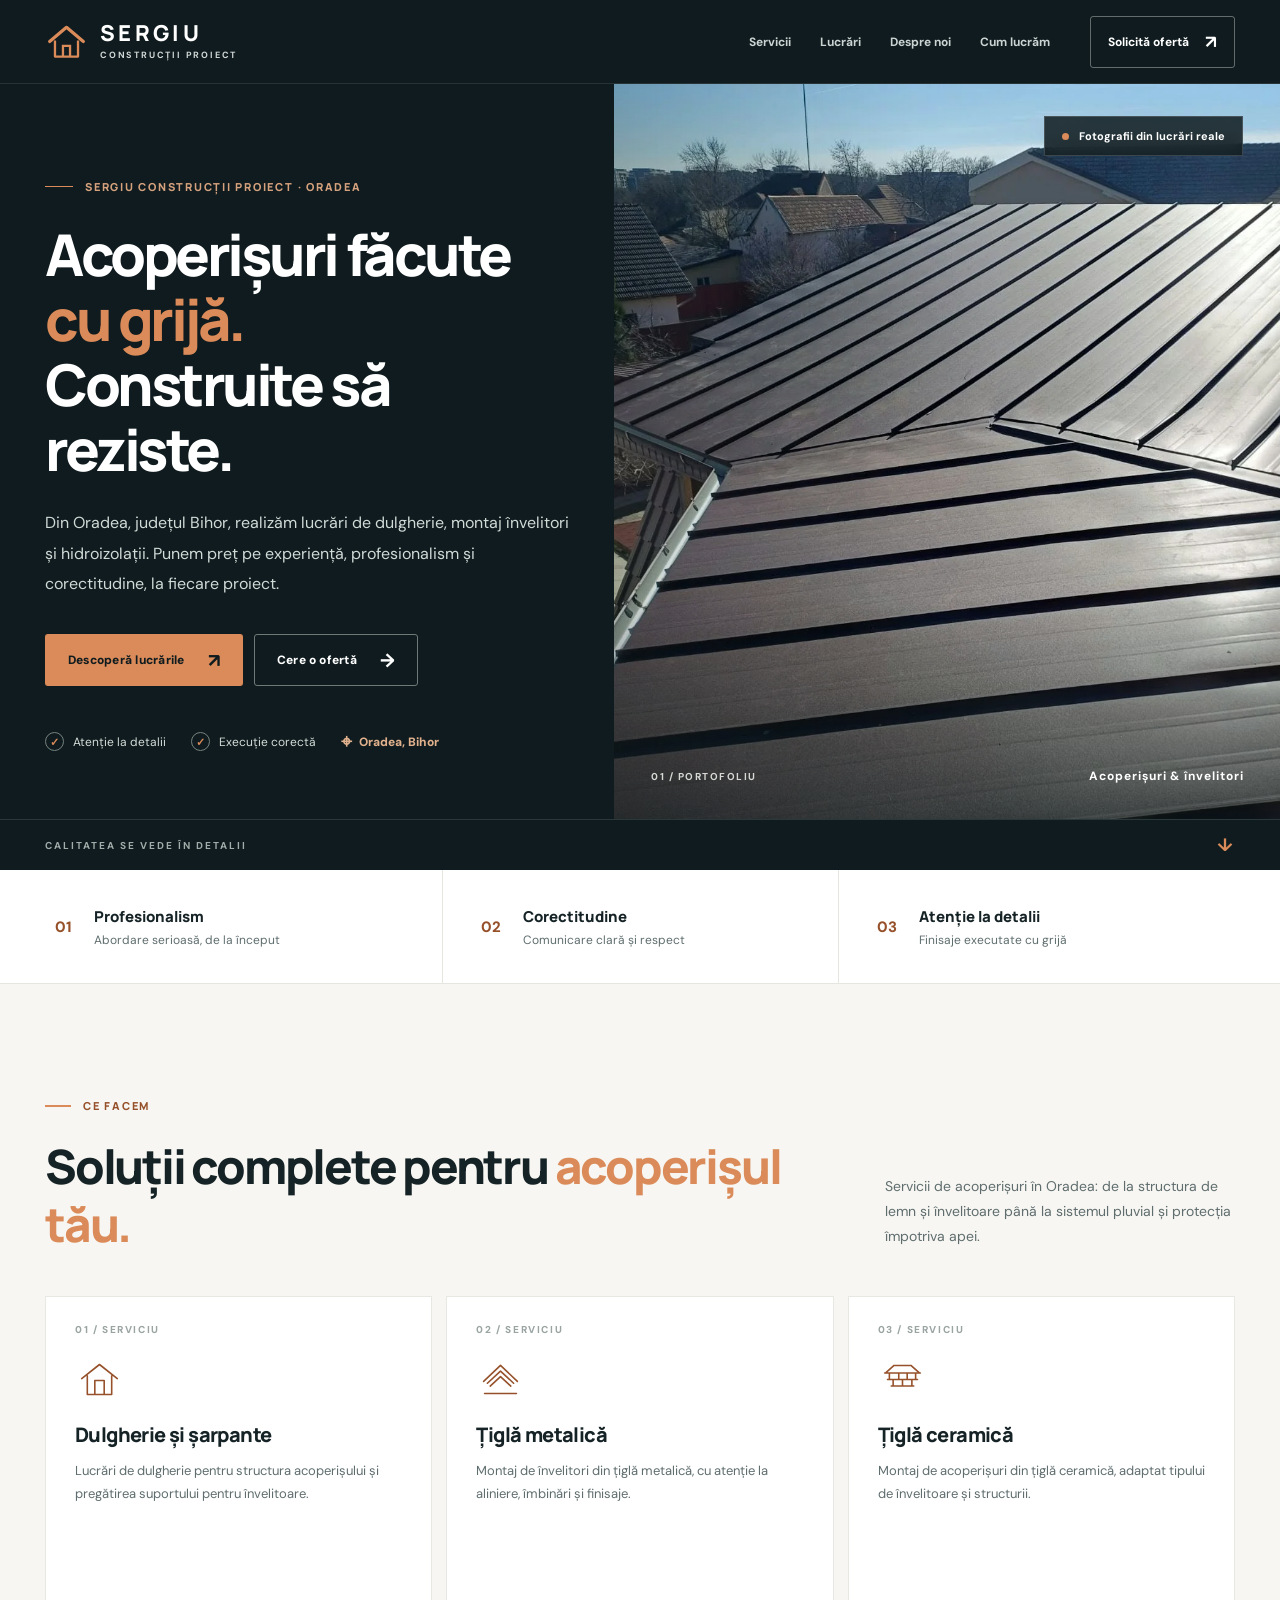
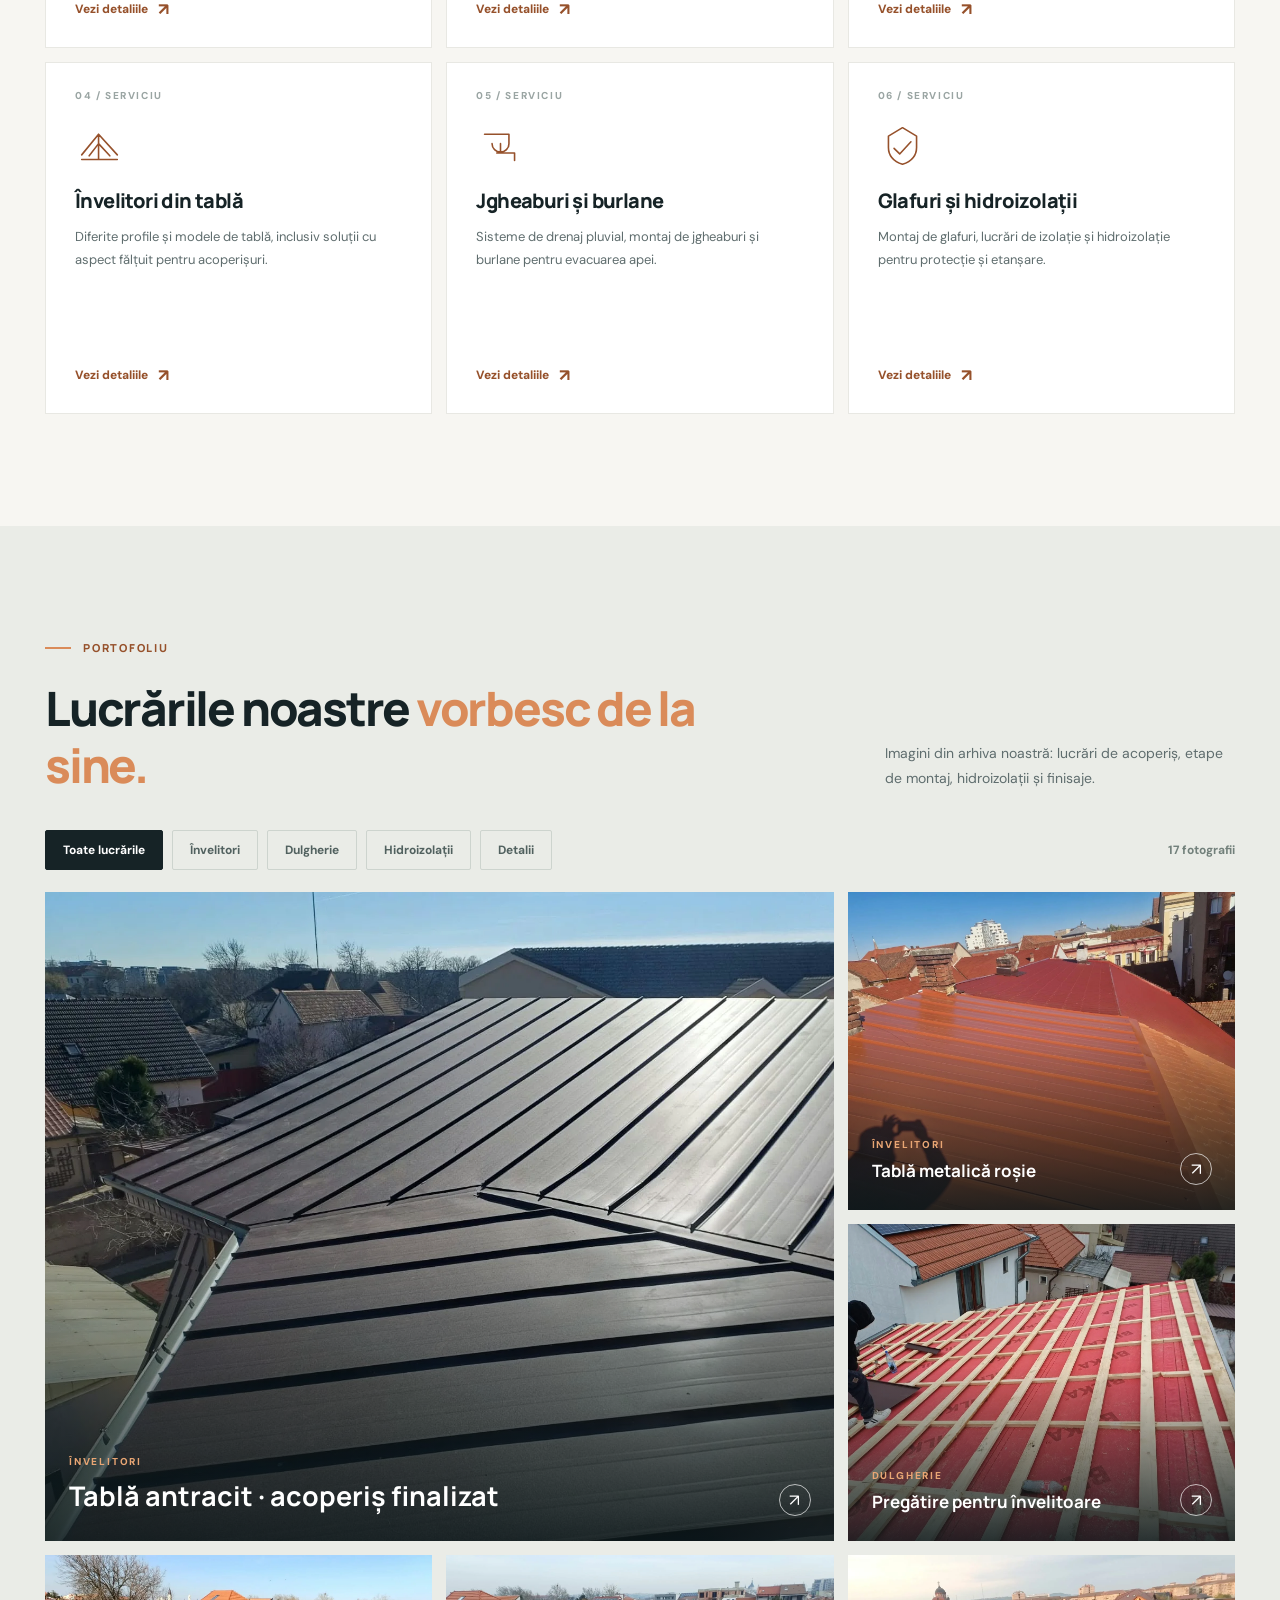
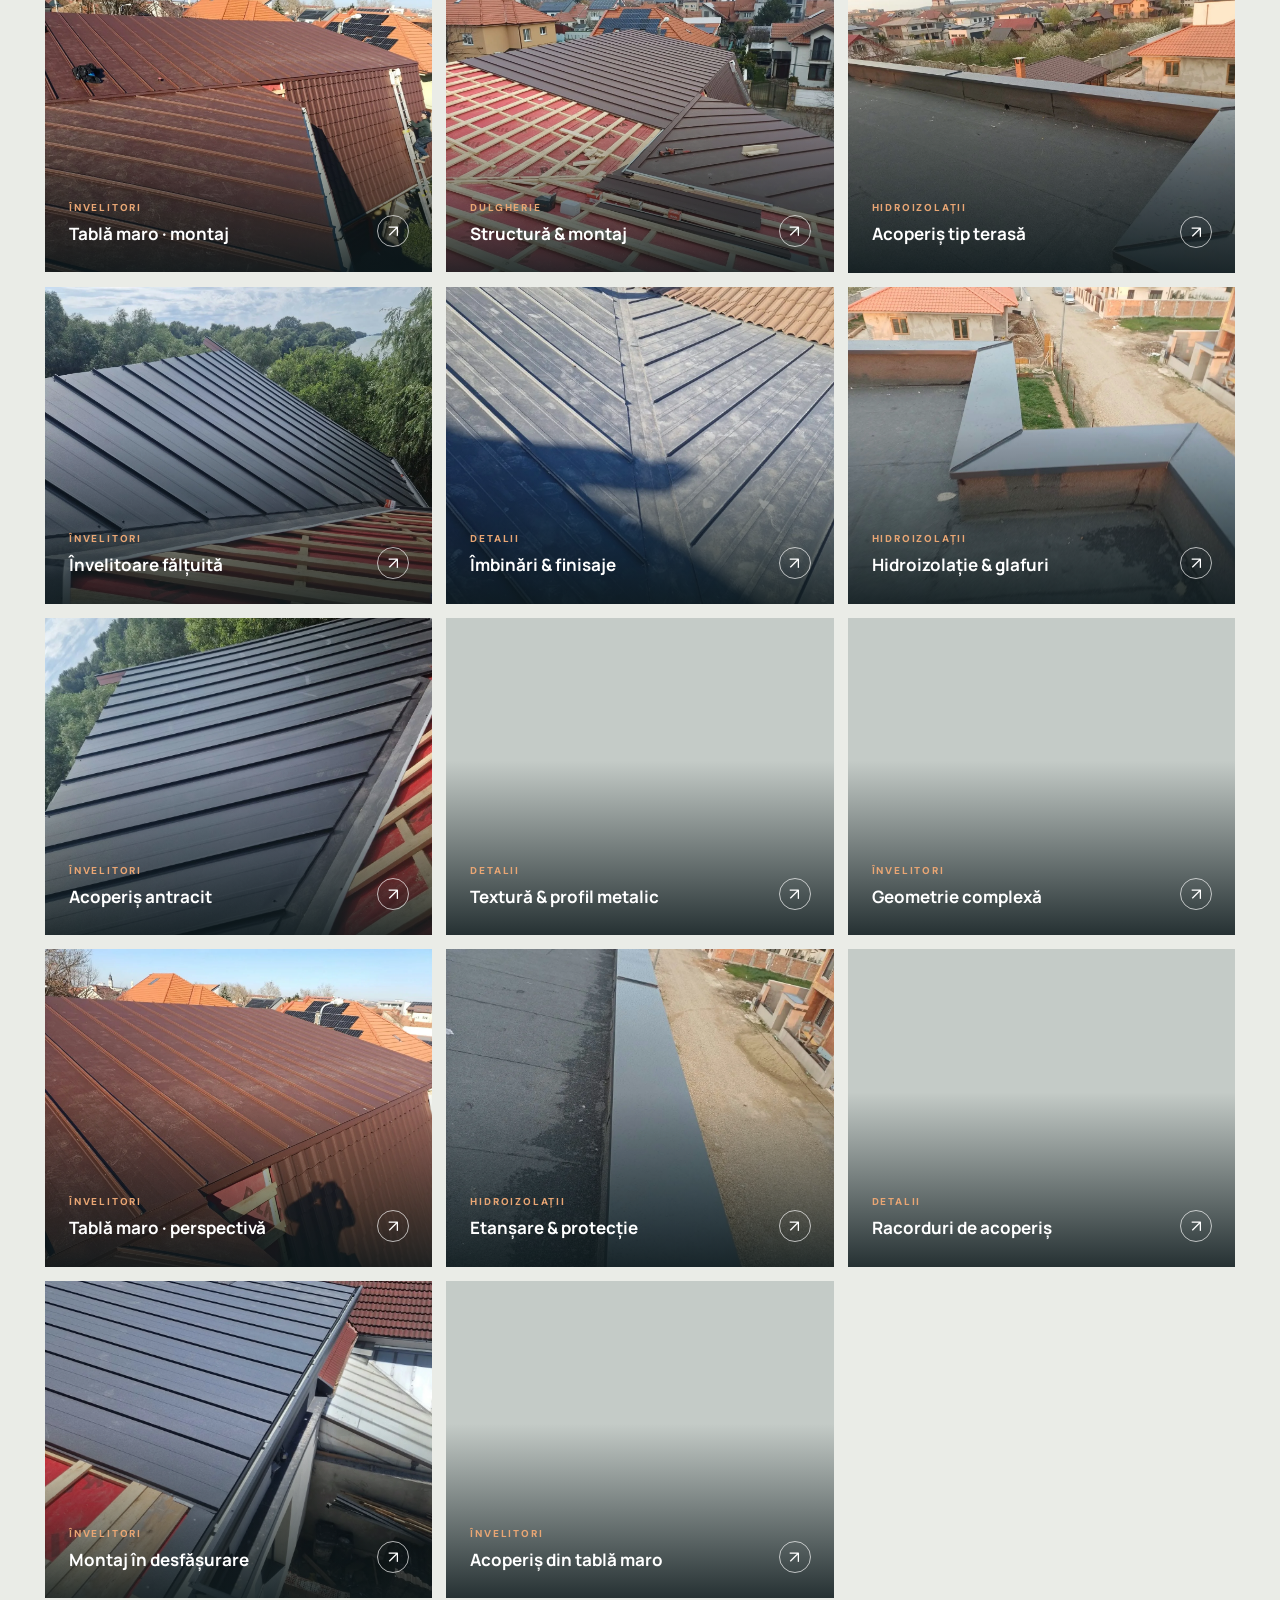
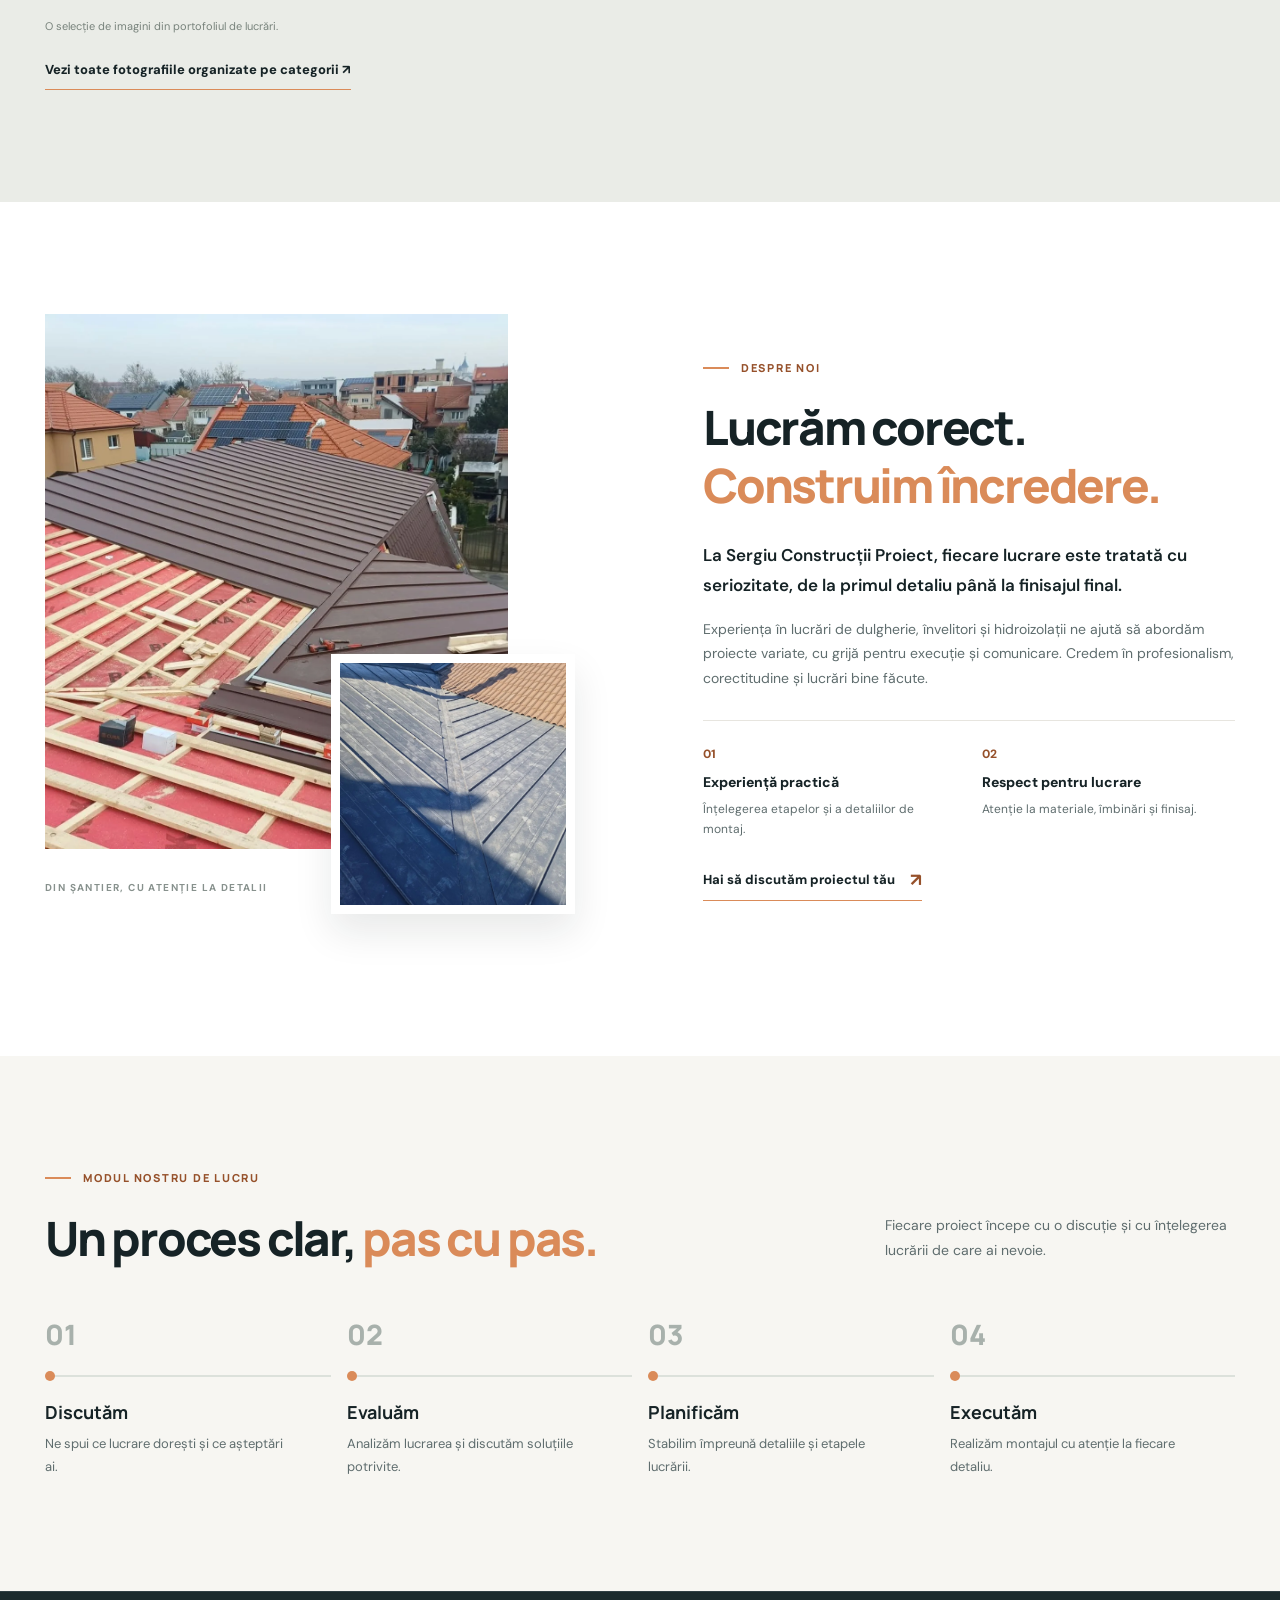
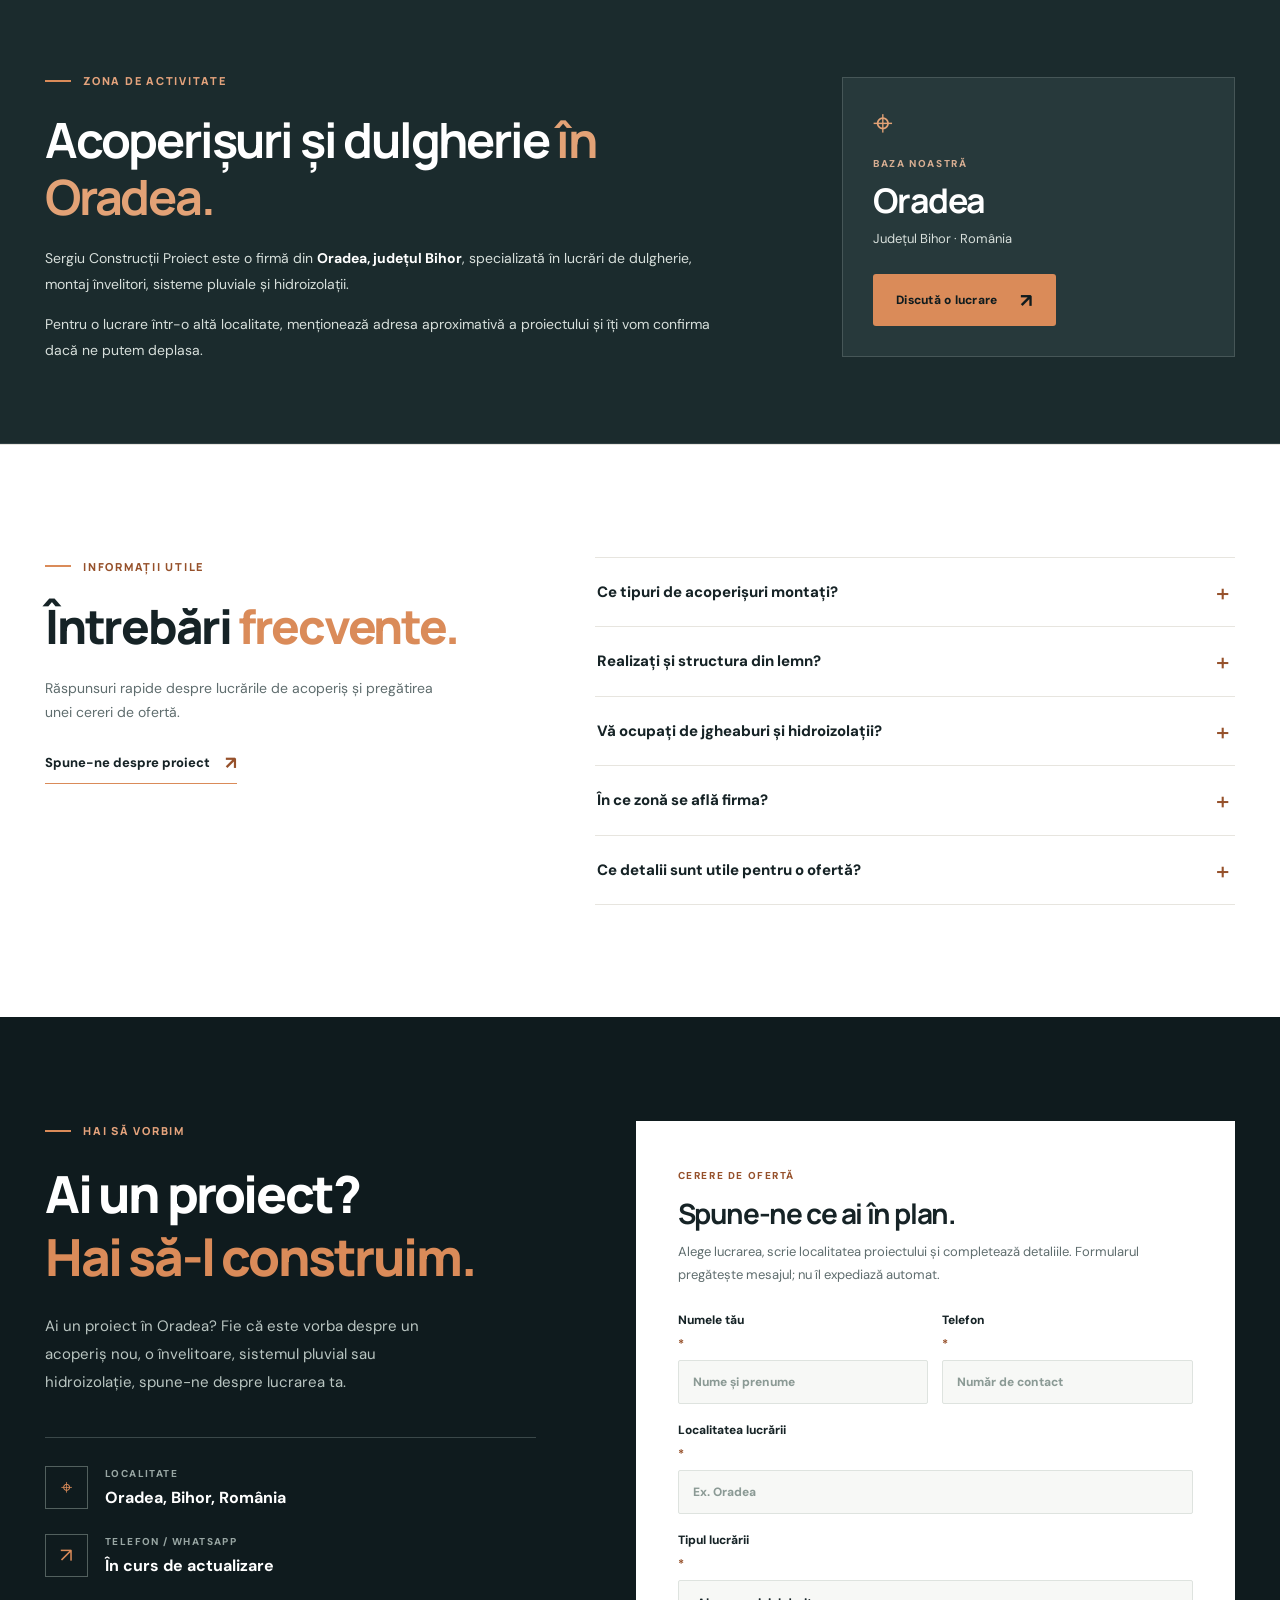
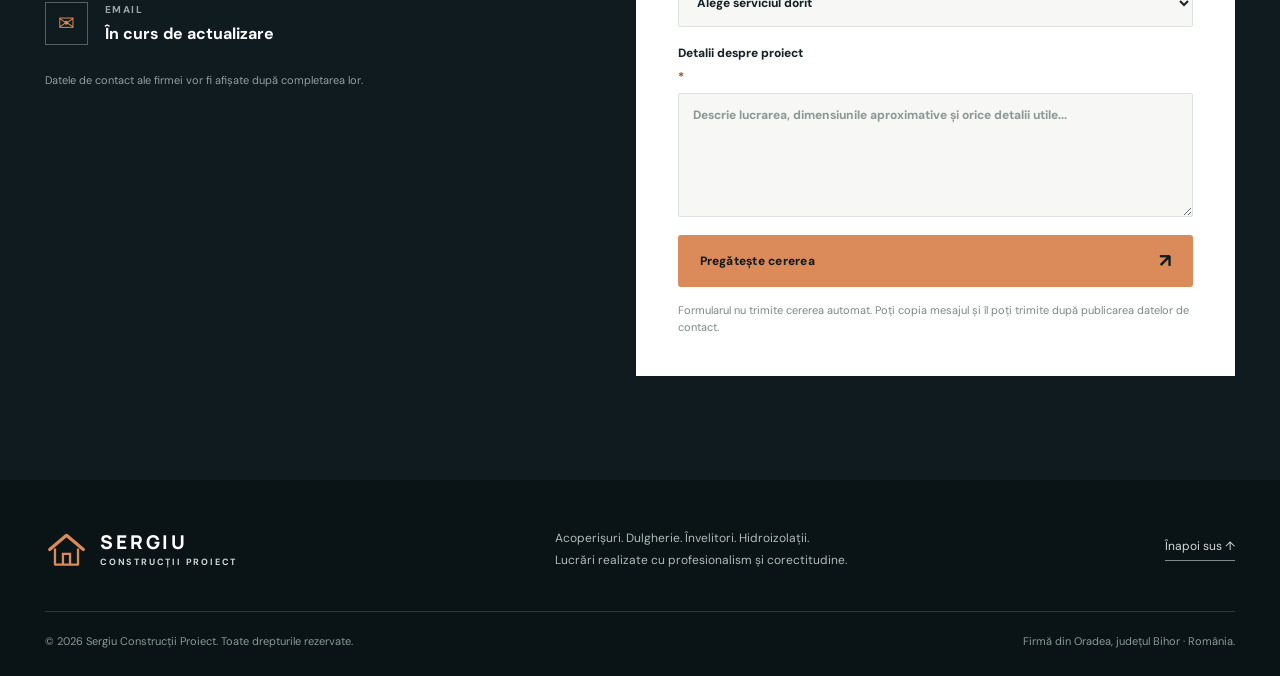
==== commit 8e1c3f77: "Polish branding and navigation accessibility: index.html" ====
--- a/index.html
+++ b/index.html
@@ -100,12 +100,12 @@
       <div class="container">
         <div class="section-intro"><div><p class="section-kicker"><span></span> CE FACEM</p><h2 id="services-title">Soluții complete pentru <em>acoperișul tău.</em></h2></div><p class="intro-aside">Servicii de acoperișuri în Oradea: de la structura de lemn și învelitoare până la sistemul pluvial și protecția împotriva apei.</p></div>
         <div class="services-grid">
-          <article class="service-card"><div class="service-number">01 / SERVICIU</div><div class="service-icon" aria-hidden="true"><svg viewBox="0 0 48 48"><path d="m5 23 19-15 19 15M11 20v20h26V20M19 40V25h10v15"/></svg></div><h3>Dulgherie și șarpante</h3><p>Lucrări de dulgherie pentru structura acoperișului și pregătirea suportului pentru învelitoare.</p><a href="dulgherie-sarpante.html" data-service="Dulgherie și șarpante" aria-label="Solicită ofertă pentru dulgherie și șarpante">Vezi detaliile <span aria-hidden="true">↗</span></a></article>
-          <article class="service-card"><div class="service-number">02 / SERVICIU</div><div class="service-icon" aria-hidden="true"><svg viewBox="0 0 48 48"><path d="M6 26 24 9l18 17M10 28l14-13 14 13M13 31l11-10 11 10M7 39h34"/></svg></div><h3>Țiglă metalică</h3><p>Montaj de învelitori din țiglă metalică, cu atenție la aliniere, îmbinări și finisaje.</p><a href="tigla-metalica.html" data-service="Țiglă metalică" aria-label="Solicită ofertă pentru țiglă metalică">Vezi detaliile <span aria-hidden="true">↗</span></a></article>
-          <article class="service-card"><div class="service-number">03 / SERVICIU</div><div class="service-icon" aria-hidden="true"><svg viewBox="0 0 48 48"><path d="M5 17h38M8 24h32M12 31h24M6 17l9-8h18l9 8M10 17v7m10-7v7m9-7v7m9-7v7M14 24v7m10-7v7m10-7v7"/></svg></div><h3>Țiglă ceramică</h3><p>Montaj de acoperișuri din țiglă ceramică, adaptat tipului de învelitoare și structurii.</p><a href="tigla-ceramica.html" data-service="Țiglă ceramică" aria-label="Solicită ofertă pentru țiglă ceramică">Vezi detaliile <span aria-hidden="true">↗</span></a></article>
-          <article class="service-card"><div class="service-number">04 / SERVICIU</div><div class="service-icon" aria-hidden="true"><svg viewBox="0 0 48 48"><path d="m5 34 18-22 20 22M13 35l10-13 12 13M23 12v26M5 39h38"/></svg></div><h3>Învelitori din tablă</h3><p>Diferite profile și modele de tablă, inclusiv soluții cu aspect fălțuit pentru acoperișuri.</p><a href="invelitori-tabla.html" data-service="Învelitori din tablă" aria-label="Solicită ofertă pentru învelitori din tablă">Vezi detaliile <span aria-hidden="true">↗</span></a></article>
-          <article class="service-card"><div class="service-number">05 / SERVICIU</div><div class="service-icon" aria-hidden="true"><svg viewBox="0 0 48 48"><path d="M7 12h26v10a9 9 0 0 1-18 0M24 22v10h15v8M33 12v10M20 32h19"/></svg></div><h3>Jgheaburi și burlane</h3><p>Sisteme de drenaj pluvial, montaj de jgheaburi și burlane pentru evacuarea apei.</p><a href="jgheaburi-burlane.html" data-service="Jgheaburi și burlane" aria-label="Solicită ofertă pentru jgheaburi și burlane">Vezi detaliile <span aria-hidden="true">↗</span></a></article>
-          <article class="service-card"><div class="service-number">06 / SERVICIU</div><div class="service-icon" aria-hidden="true"><svg viewBox="0 0 48 48"><path d="m24 5 15 9v12c0 10-6 15-15 18C15 41 9 36 9 26V14l15-9ZM15 27l6 6 12-13"/></svg></div><h3>Glafuri și hidroizolații</h3><p>Montaj de glafuri, lucrări de izolație și hidroizolație pentru protecție și etanșare.</p><a href="glafuri-hidroizolatii.html" data-service="Glafuri, izolații și hidroizolații" aria-label="Solicită ofertă pentru glafuri și hidroizolații">Vezi detaliile <span aria-hidden="true">↗</span></a></article>
+          <article class="service-card"><div class="service-number">01 / SERVICIU</div><div class="service-icon" aria-hidden="true"><svg viewBox="0 0 48 48"><path d="m5 23 19-15 19 15M11 20v20h26V20M19 40V25h10v15"/></svg></div><h3>Dulgherie și șarpante</h3><p>Lucrări de dulgherie pentru structura acoperișului și pregătirea suportului pentru învelitoare.</p><a href="dulgherie-sarpante.html" data-service="Dulgherie și șarpante" aria-label="Află mai multe despre dulgherie și șarpante">Vezi detaliile <span aria-hidden="true">↗</span></a></article>
+          <article class="service-card"><div class="service-number">02 / SERVICIU</div><div class="service-icon" aria-hidden="true"><svg viewBox="0 0 48 48"><path d="M6 26 24 9l18 17M10 28l14-13 14 13M13 31l11-10 11 10M7 39h34"/></svg></div><h3>Țiglă metalică</h3><p>Montaj de învelitori din țiglă metalică, cu atenție la aliniere, îmbinări și finisaje.</p><a href="tigla-metalica.html" data-service="Țiglă metalică" aria-label="Află mai multe despre țiglă metalică">Vezi detaliile <span aria-hidden="true">↗</span></a></article>
+          <article class="service-card"><div class="service-number">03 / SERVICIU</div><div class="service-icon" aria-hidden="true"><svg viewBox="0 0 48 48"><path d="M5 17h38M8 24h32M12 31h24M6 17l9-8h18l9 8M10 17v7m10-7v7m9-7v7m9-7v7M14 24v7m10-7v7m10-7v7"/></svg></div><h3>Țiglă ceramică</h3><p>Montaj de acoperișuri din țiglă ceramică, adaptat tipului de învelitoare și structurii.</p><a href="tigla-ceramica.html" data-service="Țiglă ceramică" aria-label="Află mai multe despre țiglă ceramică">Vezi detaliile <span aria-hidden="true">↗</span></a></article>
+          <article class="service-card"><div class="service-number">04 / SERVICIU</div><div class="service-icon" aria-hidden="true"><svg viewBox="0 0 48 48"><path d="m5 34 18-22 20 22M13 35l10-13 12 13M23 12v26M5 39h38"/></svg></div><h3>Învelitori din tablă</h3><p>Diferite profile și modele de tablă, inclusiv soluții cu aspect fălțuit pentru acoperișuri.</p><a href="invelitori-tabla.html" data-service="Învelitori din tablă" aria-label="Află mai multe despre învelitori din tablă">Vezi detaliile <span aria-hidden="true">↗</span></a></article>
+          <article class="service-card"><div class="service-number">05 / SERVICIU</div><div class="service-icon" aria-hidden="true"><svg viewBox="0 0 48 48"><path d="M7 12h26v10a9 9 0 0 1-18 0M24 22v10h15v8M33 12v10M20 32h19"/></svg></div><h3>Jgheaburi și burlane</h3><p>Sisteme de drenaj pluvial, montaj de jgheaburi și burlane pentru evacuarea apei.</p><a href="jgheaburi-burlane.html" data-service="Jgheaburi și burlane" aria-label="Află mai multe despre jgheaburi și burlane">Vezi detaliile <span aria-hidden="true">↗</span></a></article>
+          <article class="service-card"><div class="service-number">06 / SERVICIU</div><div class="service-icon" aria-hidden="true"><svg viewBox="0 0 48 48"><path d="m24 5 15 9v12c0 10-6 15-15 18C15 41 9 36 9 26V14l15-9ZM15 27l6 6 12-13"/></svg></div><h3>Glafuri și hidroizolații</h3><p>Montaj de glafuri, lucrări de izolație și hidroizolație pentru protecție și etanșare.</p><a href="glafuri-hidroizolatii.html" data-service="Glafuri, izolații și hidroizolații" aria-label="Află mai multe despre glafuri și hidroizolații">Vezi detaliile <span aria-hidden="true">↗</span></a></article>
         </div>
       </div>
     </section>
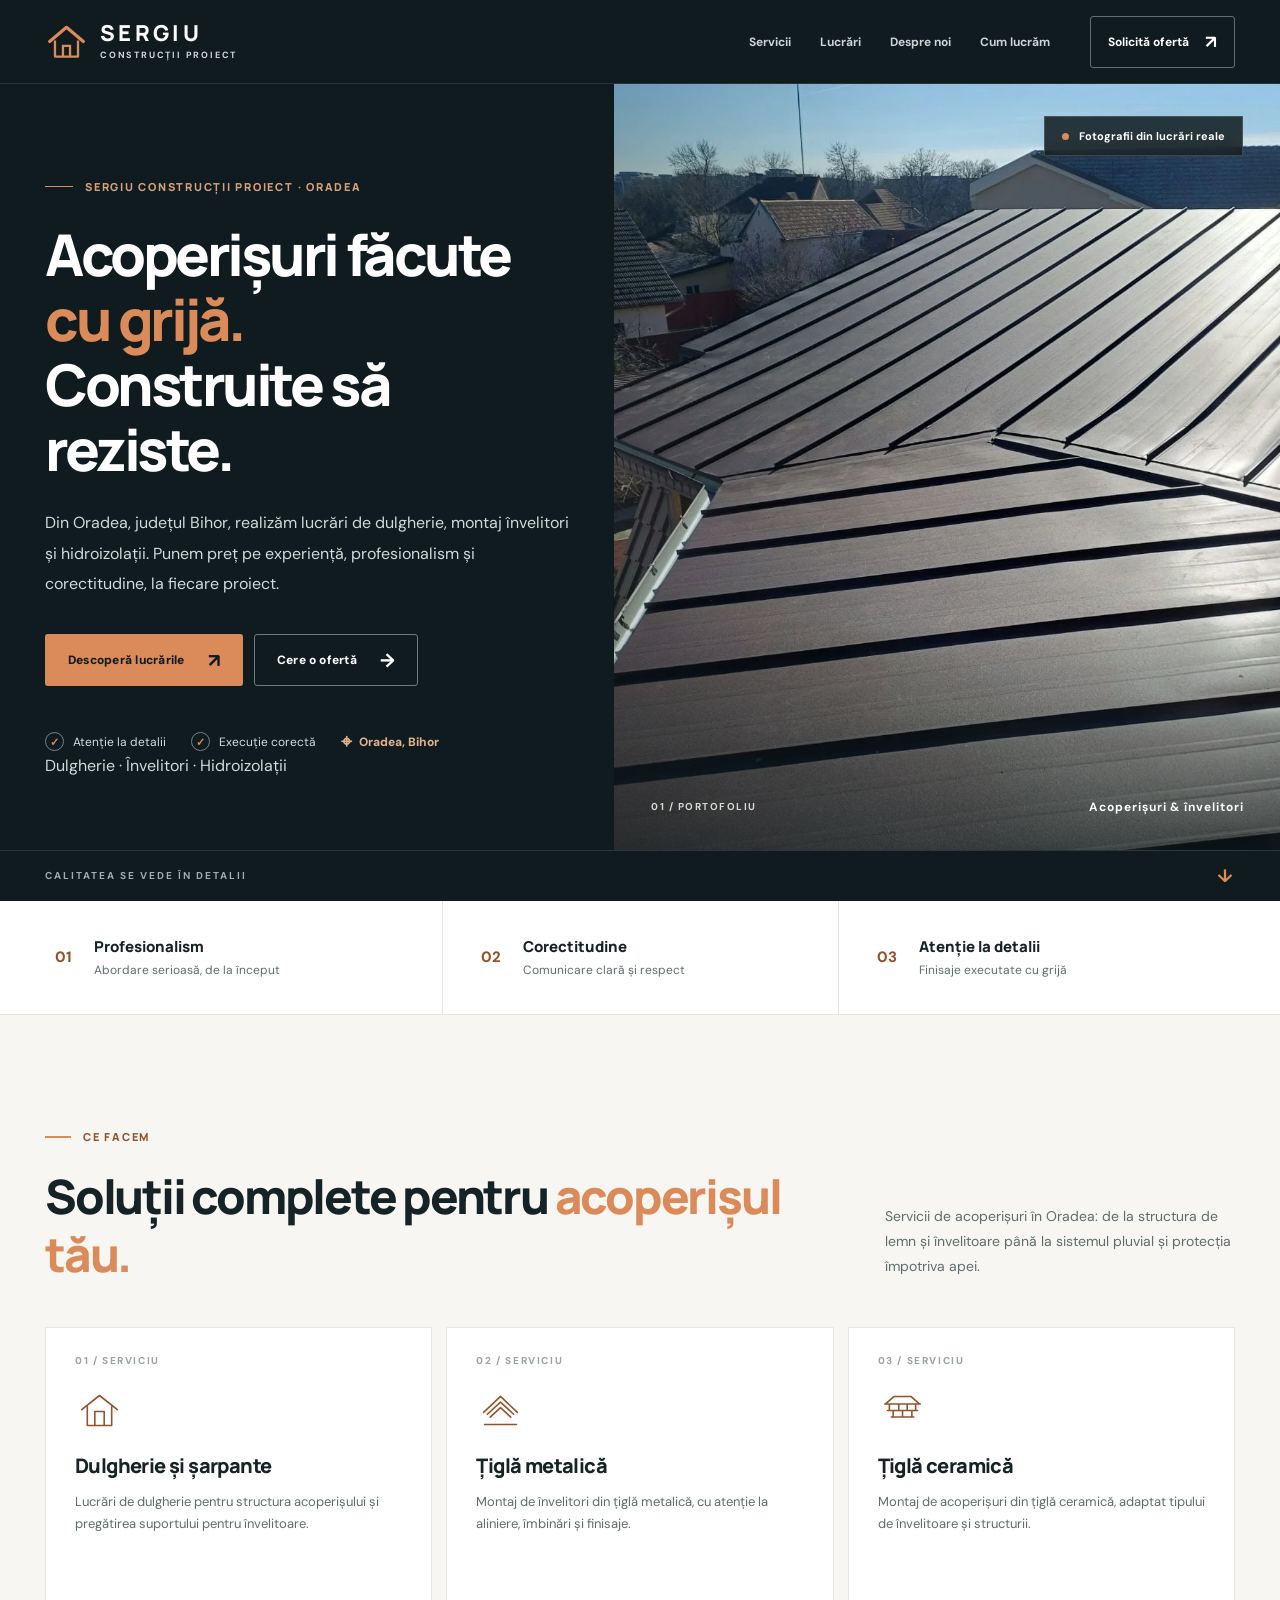
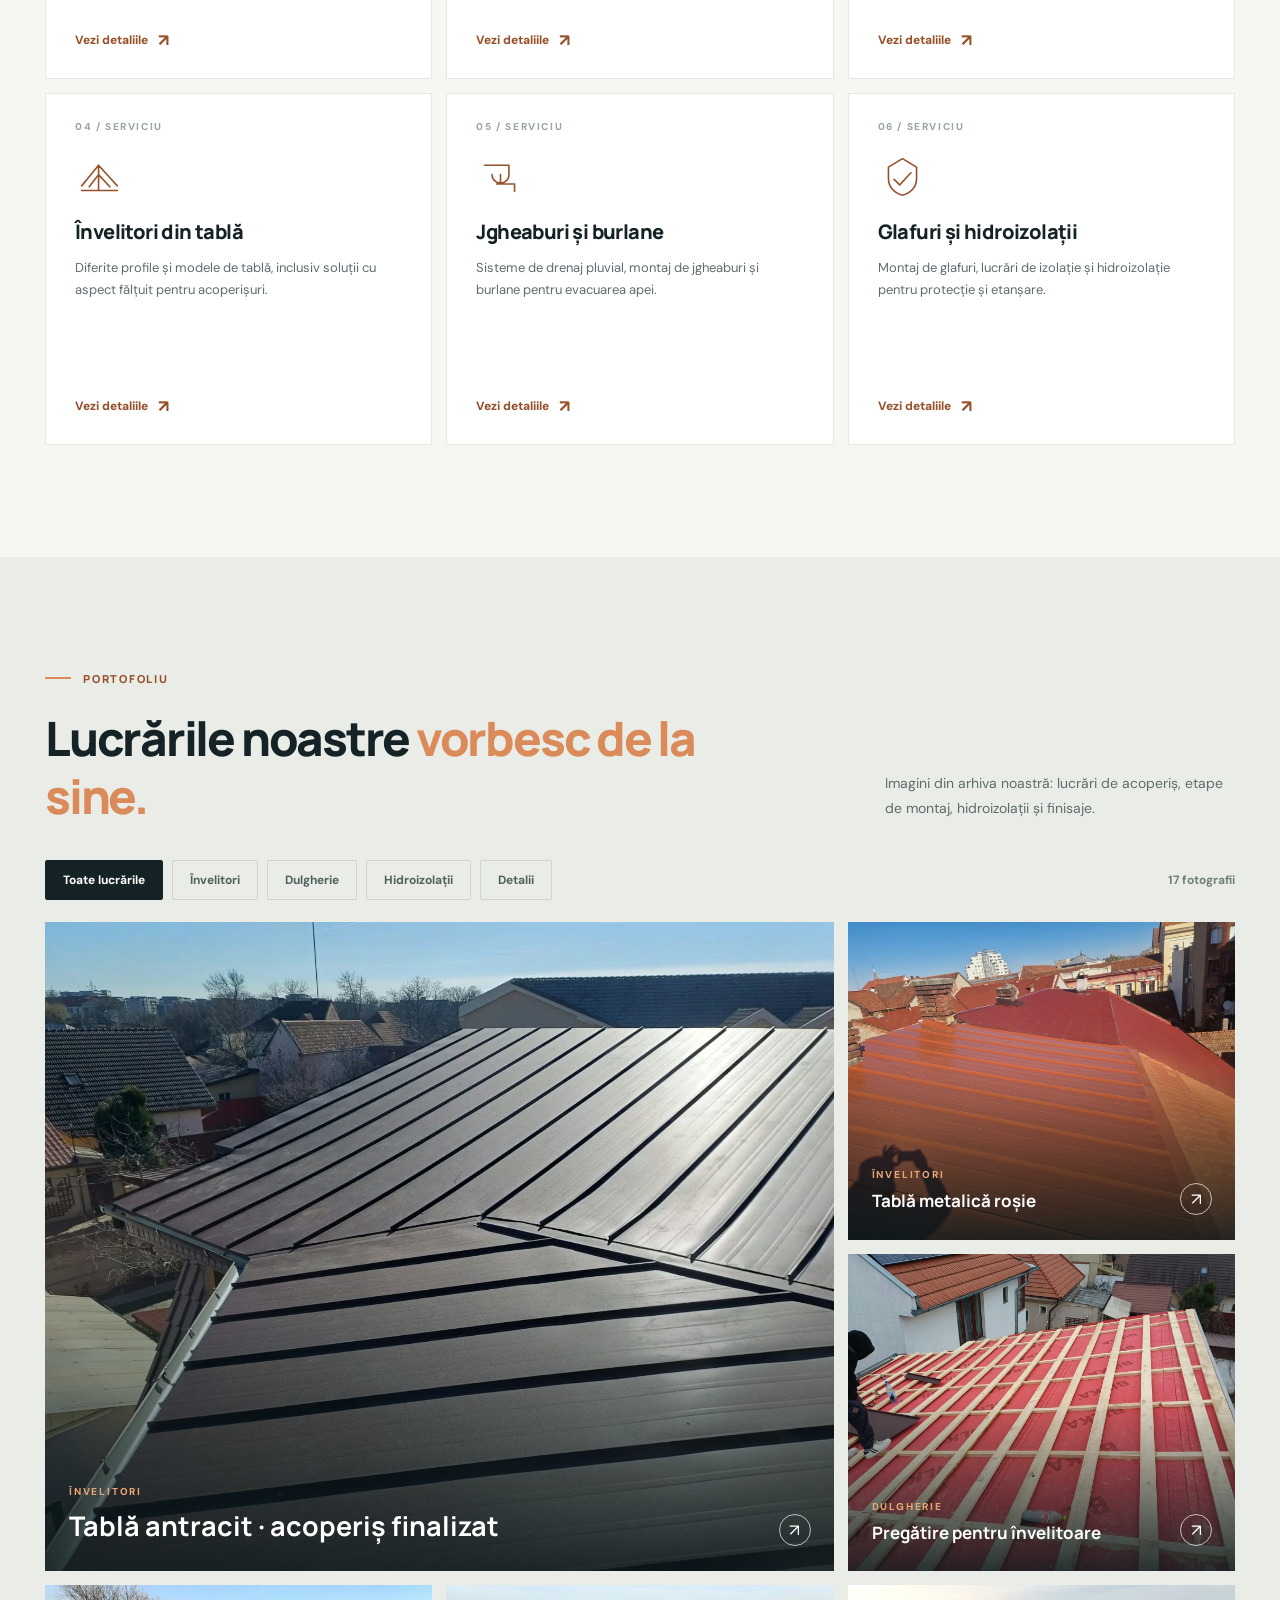
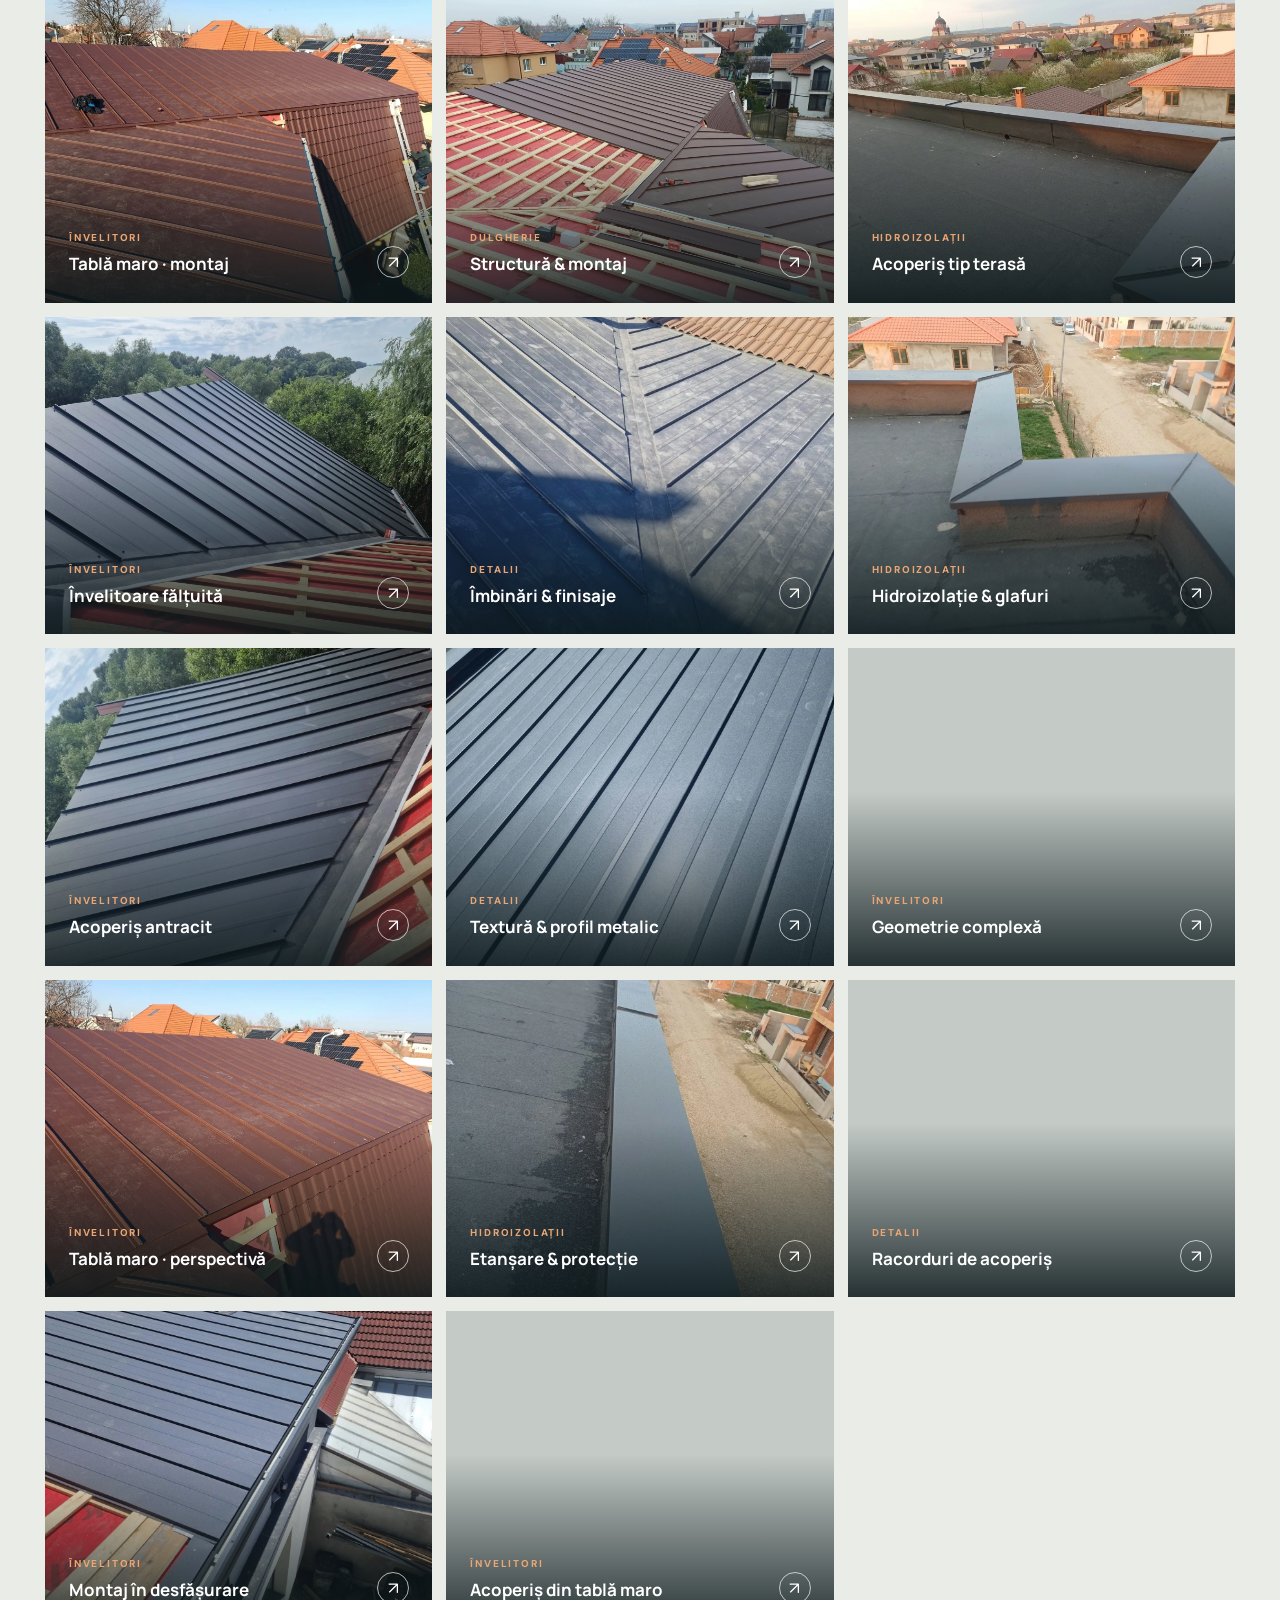
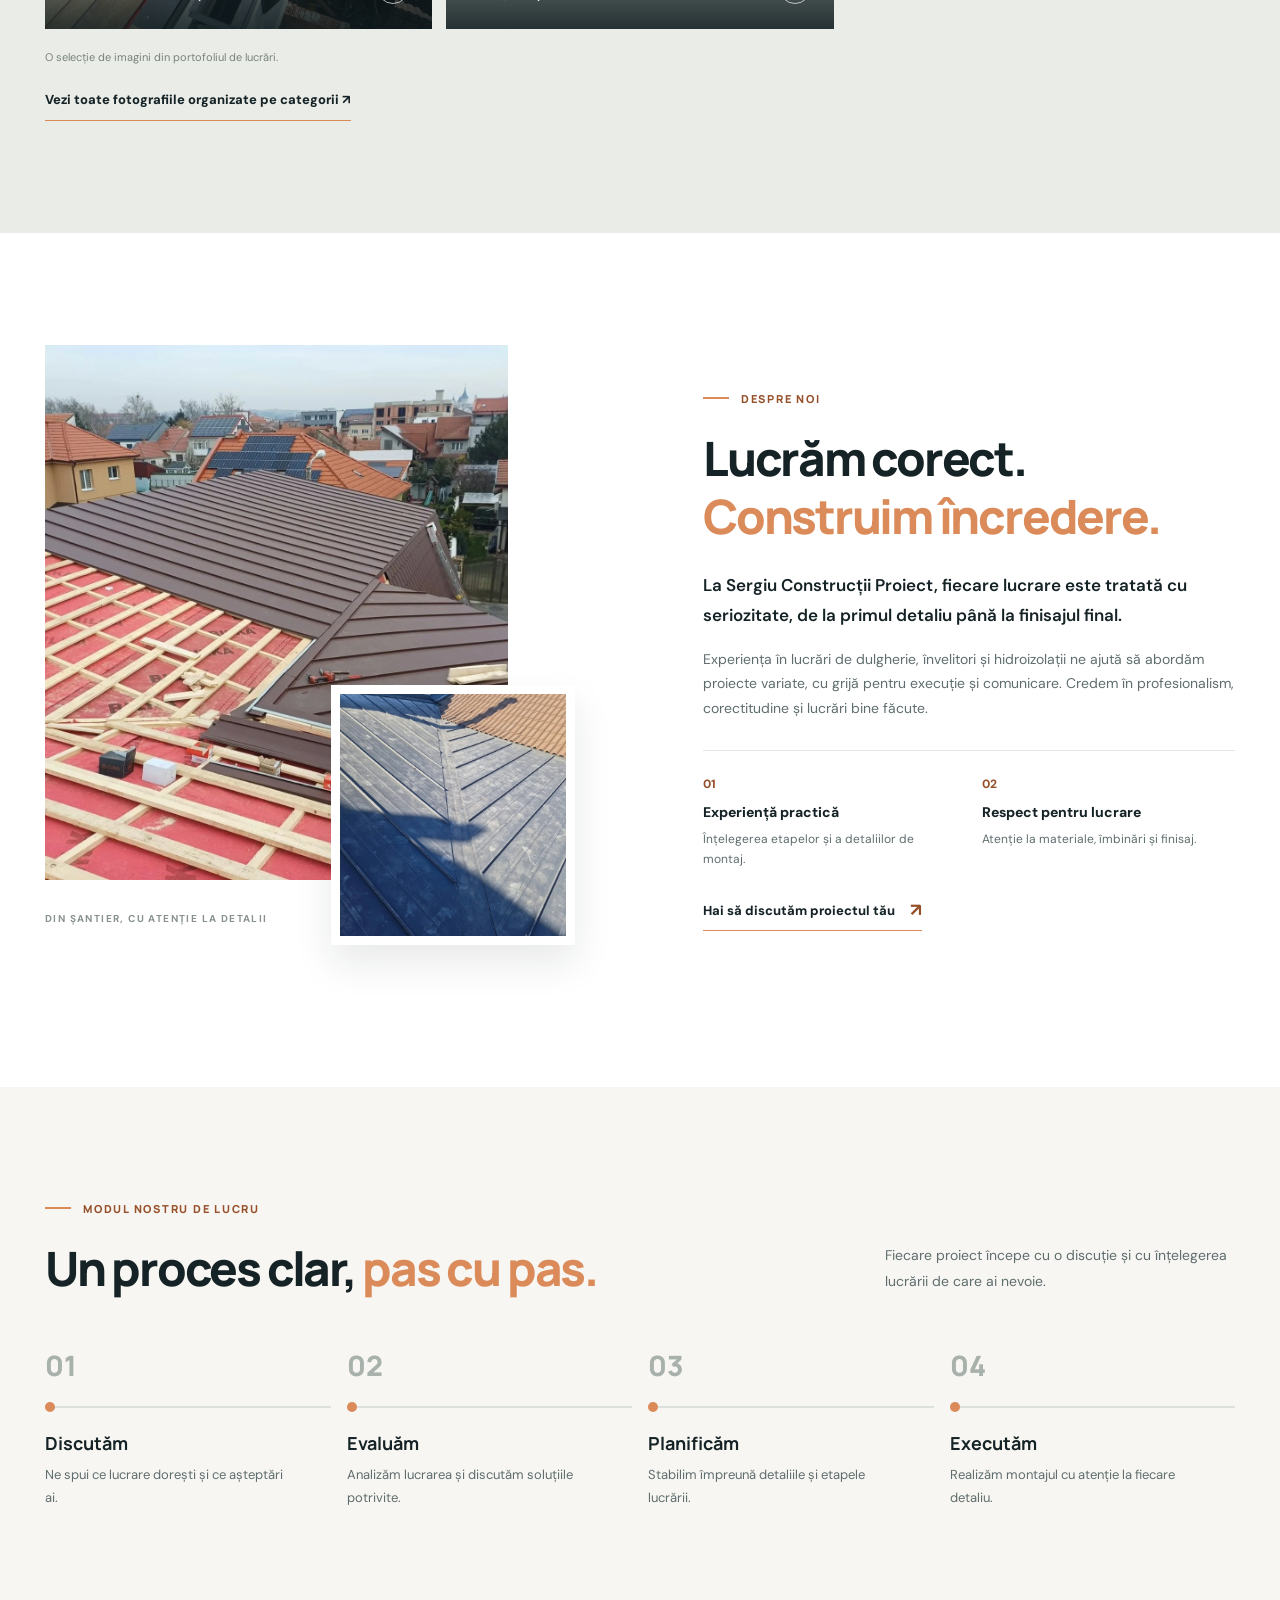
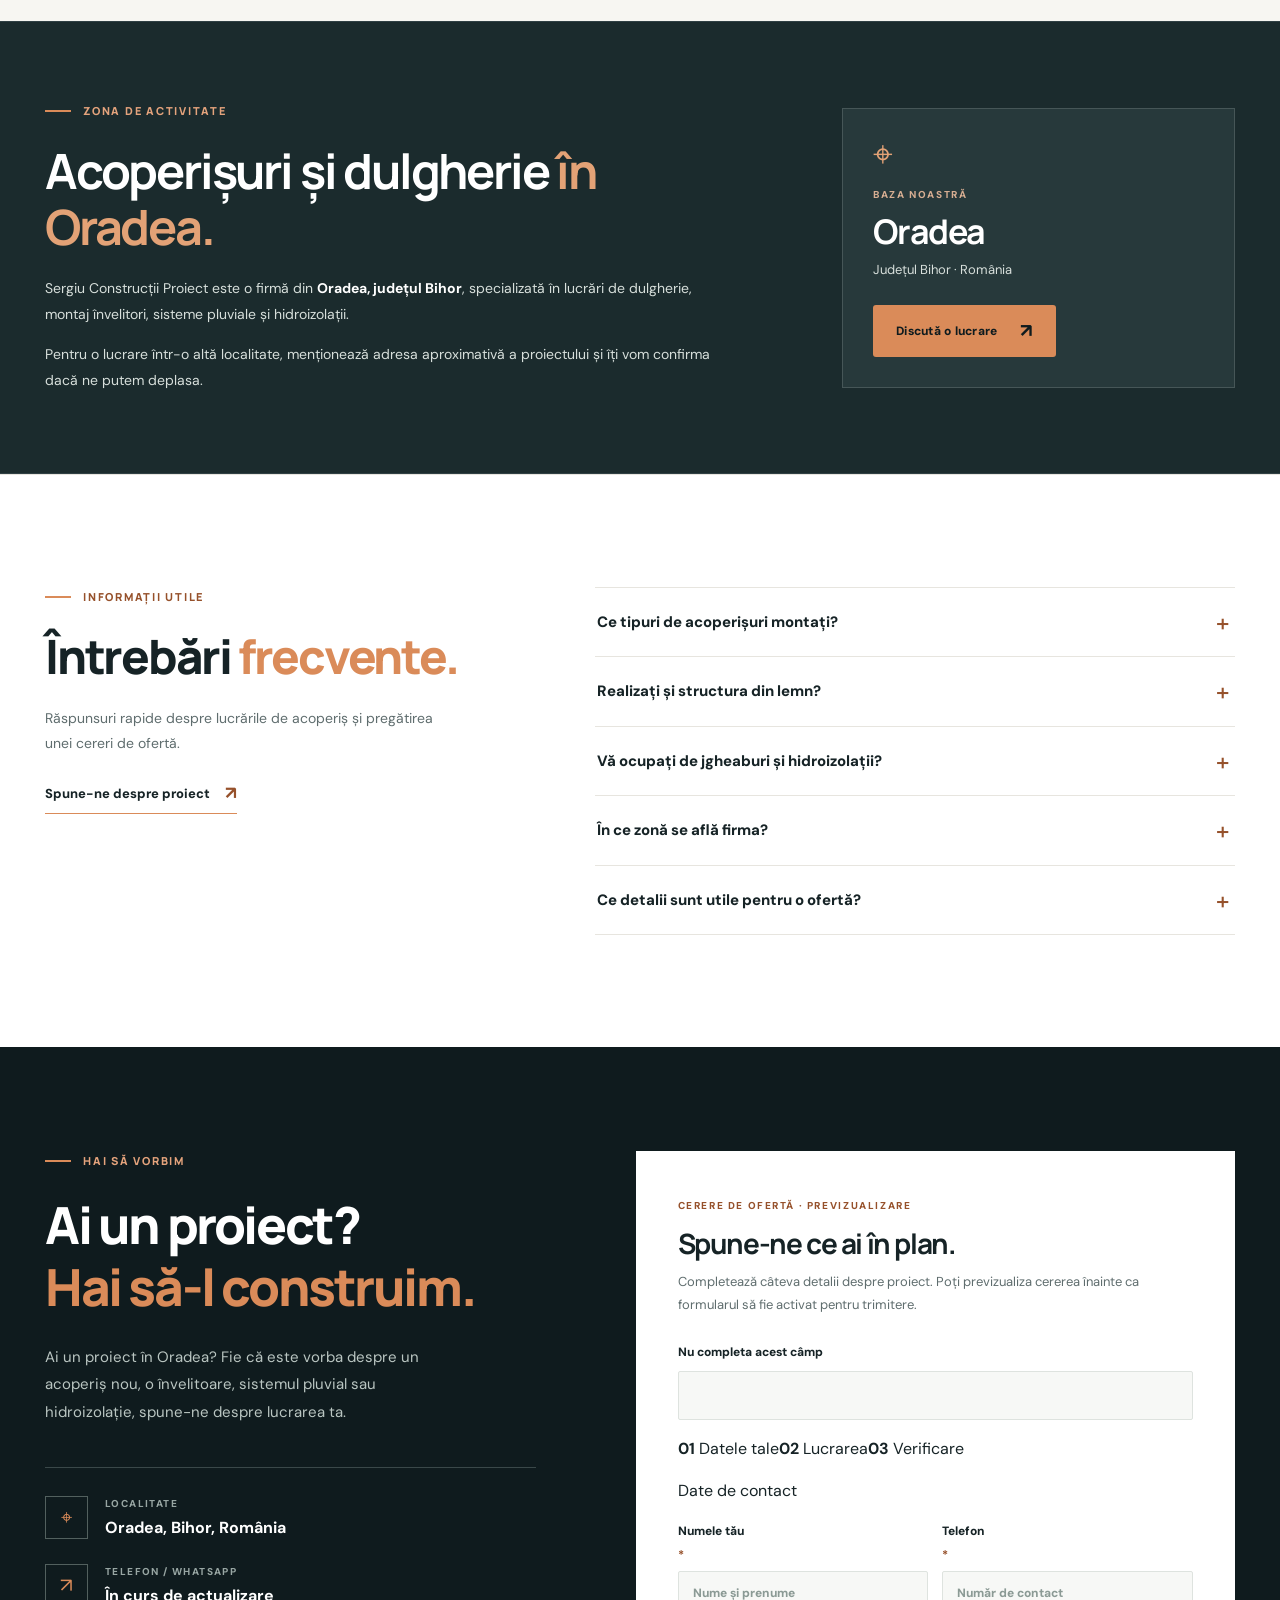
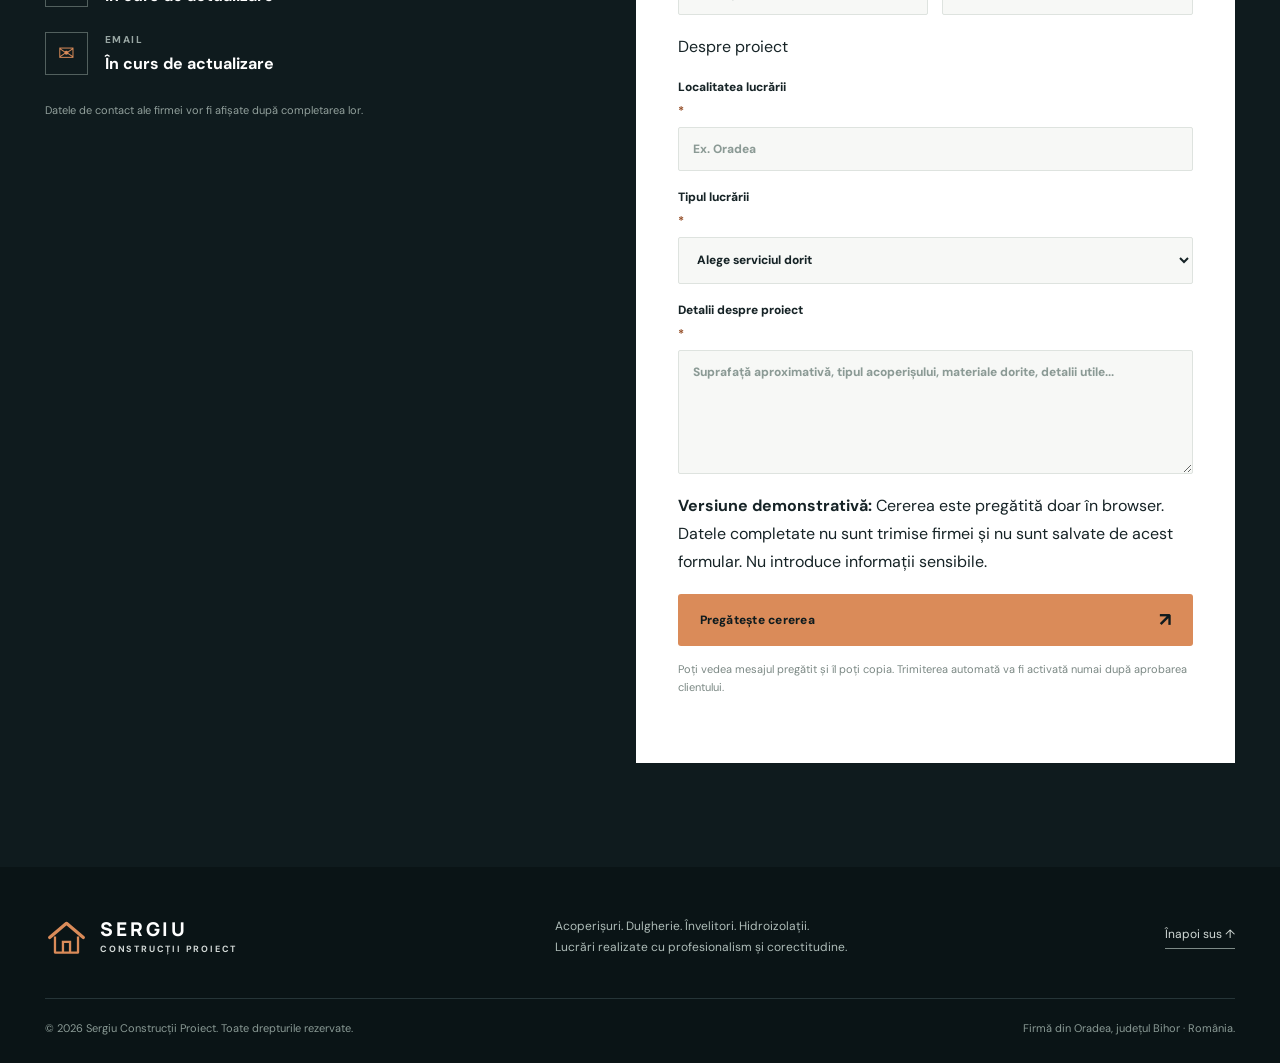
==== commit 431ab1a1: "Prepare premium review and guarded enquiry workflow: index.html" ====
--- a/index.html
+++ b/index.html
@@ -78,7 +78,7 @@
           <h1 id="hero-title">Acoperișuri făcute <em>cu grijă.</em><br>Construite să reziste.</h1>
           <p>Din Oradea, județul Bihor, realizăm lucrări de dulgherie, montaj învelitori și hidroizolații. Punem preț pe experiență, profesionalism și corectitudine, la fiecare proiect.</p>
           <div class="hero-actions"><a class="button button-accent" href="#lucrari">Descoperă lucrările <span aria-hidden="true">↗</span></a><a class="button button-outline" href="#contact">Cere o ofertă <span aria-hidden="true">→</span></a></div>
-          <div class="hero-highlights" aria-label="Valorile noastre"><span><span class="tiny-check">✓</span> Atenție la detalii</span><span><span class="tiny-check">✓</span> Execuție corectă</span><span class="hero-location"><span aria-hidden="true">⌖</span> Oradea, Bihor</span></div>
+          <div class="hero-highlights" aria-label="Valorile noastre"><span><span class="tiny-check">✓</span> Atenție la detalii</span><span><span class="tiny-check">✓</span> Execuție corectă</span><span class="hero-location"><span aria-hidden="true">⌖</span> Oradea, Bihor</span></div><p class="hero-editorial-note">Dulgherie · Învelitori · Hidroizolații</p>
         </div>
         <div class="hero-photo" role="img" aria-label="Acoperiș din tablă antracit, cu îmbinări executate pe mai multe pante">
           <div class="hero-photo-tag"><span class="dot"></span> Fotografii din lucrări reale</div>
@@ -198,7 +198,31 @@
       </div>
     </section>
 
-    <section class="contact-section" id="contact" aria-labelledby="contact-title"><div class="container contact-grid"><div class="contact-info"><p class="section-kicker section-kicker-light"><span></span> HAI SĂ VORBIM</p><h2 id="contact-title">Ai un proiect?<br><em>Hai să-l construim.</em></h2><p>Ai un proiect în Oradea? Fie că este vorba despre un acoperiș nou, o învelitoare, sistemul pluvial sau hidroizolație, spune-ne despre lucrarea ta.</p><div class="contact-rule"></div><div class="contact-details"><div class="contact-detail"><span class="contact-detail-icon" aria-hidden="true">⌖</span><div><small>LOCALITATE</small><strong>Oradea, Bihor, România</strong></div></div><div class="contact-detail"><span class="contact-detail-icon" aria-hidden="true">↗</span><div><small>TELEFON / WHATSAPP</small><strong id="contact-phone-display">În curs de actualizare</strong></div></div><div class="contact-detail"><span class="contact-detail-icon" aria-hidden="true">✉</span><div><small>EMAIL</small><strong id="contact-email-display">În curs de actualizare</strong></div></div></div><p class="contact-small-note">Datele de contact ale firmei vor fi afișate după completarea lor.</p></div><div class="contact-form-panel"><span class="form-eyebrow">CERERE DE OFERTĂ</span><h3>Spune-ne ce ai în plan.</h3><p>Alege lucrarea, scrie localitatea proiectului și completează detaliile. Formularul pregătește mesajul; nu îl expediază automat.</p><form id="quote-form"><div class="form-row"><label for="full-name">Numele tău <span>*</span><input type="text" id="full-name" name="name" autocomplete="name" placeholder="Nume și prenume" required maxlength="90"></label><label for="phone">Telefon <span>*</span><input type="tel" id="phone" name="phone" autocomplete="tel" placeholder="Număr de contact" required maxlength="35"></label></div><label for="work-city">Localitatea lucrării <span>*</span><input type="text" id="work-city" name="work-city" autocomplete="address-level2" placeholder="Ex. Oradea" maxlength="100" required></label><label for="service">Tipul lucrării <span>*</span><select id="service" name="service" required><option value="" disabled selected>Alege serviciul dorit</option><option>Dulgherie și șarpante</option><option>Țiglă metalică</option><option>Țiglă ceramică</option><option>Învelitori din tablă</option><option>Jgheaburi și burlane</option><option>Glafuri, izolații și hidroizolații</option><option>Altă lucrare</option></select></label><label for="details">Detalii despre proiect <span>*</span><textarea id="details" name="details" placeholder="Descrie lucrarea, dimensiunile aproximative și orice detalii utile..." rows="5" minlength="10" maxlength="1500" required></textarea></label><button class="button button-accent form-submit" type="submit"><span id="form-button-label">Pregătește cererea</span><span aria-hidden="true">↗</span></button><p class="form-helper" id="form-helper">Formularul nu trimite cererea automat. Poți copia mesajul și îl poți trimite după publicarea datelor de contact.</p><div class="form-result" id="form-result" hidden><label for="generated-message">Mesajul tău este pregătit:</label><textarea id="generated-message" readonly rows="7"></textarea><button class="copy-button" id="copy-message" type="button">Copiază mesajul <span aria-hidden="true">⧉</span></button><p class="form-status" id="form-status" aria-live="polite"></p></div></form></div></div></section>
+    <section class="contact-section" id="contact" aria-labelledby="contact-title"><div class="container contact-grid"><div class="contact-info"><p class="section-kicker section-kicker-light"><span></span> HAI SĂ VORBIM</p><h2 id="contact-title">Ai un proiect?<br><em>Hai să-l construim.</em></h2><p>Ai un proiect în Oradea? Fie că este vorba despre un acoperiș nou, o învelitoare, sistemul pluvial sau hidroizolație, spune-ne despre lucrarea ta.</p><div class="contact-rule"></div><div class="contact-details"><div class="contact-detail"><span class="contact-detail-icon" aria-hidden="true">⌖</span><div><small>LOCALITATE</small><strong>Oradea, Bihor, România</strong></div></div><div class="contact-detail"><span class="contact-detail-icon" aria-hidden="true">↗</span><div><small>TELEFON / WHATSAPP</small><strong id="contact-phone-display">În curs de actualizare</strong></div></div><div class="contact-detail"><span class="contact-detail-icon" aria-hidden="true">✉</span><div><small>EMAIL</small><strong id="contact-email-display">În curs de actualizare</strong></div></div></div><p class="contact-small-note">Datele de contact ale firmei vor fi afișate după completarea lor.</p></div><div class="contact-form-panel"><span class="form-eyebrow">CERERE DE OFERTĂ · PREVIZUALIZARE</span><h3>Spune-ne ce ai în plan.</h3><p>Completează câteva detalii despre proiect. Poți previzualiza cererea înainte ca formularul să fie activat pentru trimitere.</p><form id="quote-form" name="cerere-oferta" method="POST" action="" data-enquiry-mode="preview" netlify-honeypot="company-site">
+  <input type="hidden" name="form-name" value="cerere-oferta">
+  <p class="form-honeypot" aria-hidden="true"><label for="company-site">Nu completa acest câmp<input type="text" id="company-site" name="company-site" tabindex="-1" autocomplete="off"></label></p>
+  <div class="quote-progress" aria-label="Etapele cererii"><span><b>01</b> Datele tale</span><span><b>02</b> Lucrarea</span><span><b>03</b> Verificare</span></div>
+  <p class="quote-section-title">Date de contact</p>
+  <div class="form-row">
+    <label for="full-name">Numele tău <span>*</span><input type="text" id="full-name" name="name" autocomplete="name" placeholder="Nume și prenume" required maxlength="90"></label>
+    <label for="phone">Telefon <span>*</span><input type="tel" id="phone" name="phone" autocomplete="tel" inputmode="tel" placeholder="Număr de contact" required maxlength="35"></label>
+  </div>
+  <p class="quote-section-title">Despre proiect</p>
+  <label for="work-city">Localitatea lucrării <span>*</span><input type="text" id="work-city" name="work-city" autocomplete="address-level2" placeholder="Ex. Oradea" maxlength="100" required></label>
+  <label for="service">Tipul lucrării <span>*</span><select id="service" name="service" required>
+    <option value="" disabled selected>Alege serviciul dorit</option>
+    <option>Dulgherie și șarpante</option><option>Țiglă metalică</option><option>Țiglă ceramică</option><option>Învelitori din tablă</option><option>Jgheaburi și burlane</option><option>Glafuri, izolații și hidroizolații</option><option>Altă lucrare</option>
+  </select></label>
+  <label for="details">Detalii despre proiect <span>*</span><textarea id="details" name="details" placeholder="Suprafață aproximativă, tipul acoperișului, materiale dorite, detalii utile..." rows="5" minlength="10" maxlength="1500" required></textarea></label>
+  <p class="form-privacy-note" id="privacy-note"><strong>Versiune demonstrativă:</strong> Cererea este pregătită doar în browser. Datele completate nu sunt trimise firmei și nu sunt salvate de acest formular. Nu introduce informații sensibile.</p>
+  <button class="button button-accent form-submit" type="submit" id="quote-submit" disabled><span id="form-button-label">Pregătește cererea</span><span aria-hidden="true">↗</span></button>
+  <p class="form-helper" id="form-helper">Poți vedea mesajul pregătit și îl poți copia. Trimiterea automată va fi activată numai după aprobarea clientului.</p>
+  <p class="form-status" id="form-status" role="status" aria-live="polite" aria-atomic="true"></p>
+  <div class="form-result" id="form-result" hidden>
+    <label for="generated-message">Rezumatul cererii:</label><textarea id="generated-message" readonly rows="9"></textarea>
+    <button class="copy-button" id="copy-message" type="button">Copiază mesajul <span aria-hidden="true">⧉</span></button>
+  </div>
+</form></div></div></section>
   </main>
 
   <footer class="site-footer"><div class="container footer-top"><a class="brand footer-brand" href="#sus" aria-label="Sergiu Construcții Proiect – sus"><span class="brand-mark" aria-hidden="true"><svg viewBox="0 0 44 44" fill="none"><path d="M3 22 22 6l19 16" stroke="currentColor" stroke-width="3.6" stroke-linecap="round" stroke-linejoin="round"/><path d="M9 21v18h26V21" stroke="currentColor" stroke-width="2.6" stroke-linejoin="round"/><path d="M18 39V27h8v12" stroke="currentColor" stroke-width="2.6"/></svg></span><span class="brand-words"><strong>SERGIU</strong><small>CONSTRUCȚII PROIECT</small></span></a><p>Acoperișuri. Dulgherie. Învelitori. Hidroizolații.<br>Lucrări realizate cu profesionalism și corectitudine.</p><a class="back-top" href="#sus">Înapoi sus ↑</a></div><div class="container footer-bottom"><span>© <span id="copyright-year">2026</span> Sergiu Construcții Proiect. Toate drepturile rezervate.</span><span>Firmă din Oradea, județul Bihor · România.</span></div></footer>
